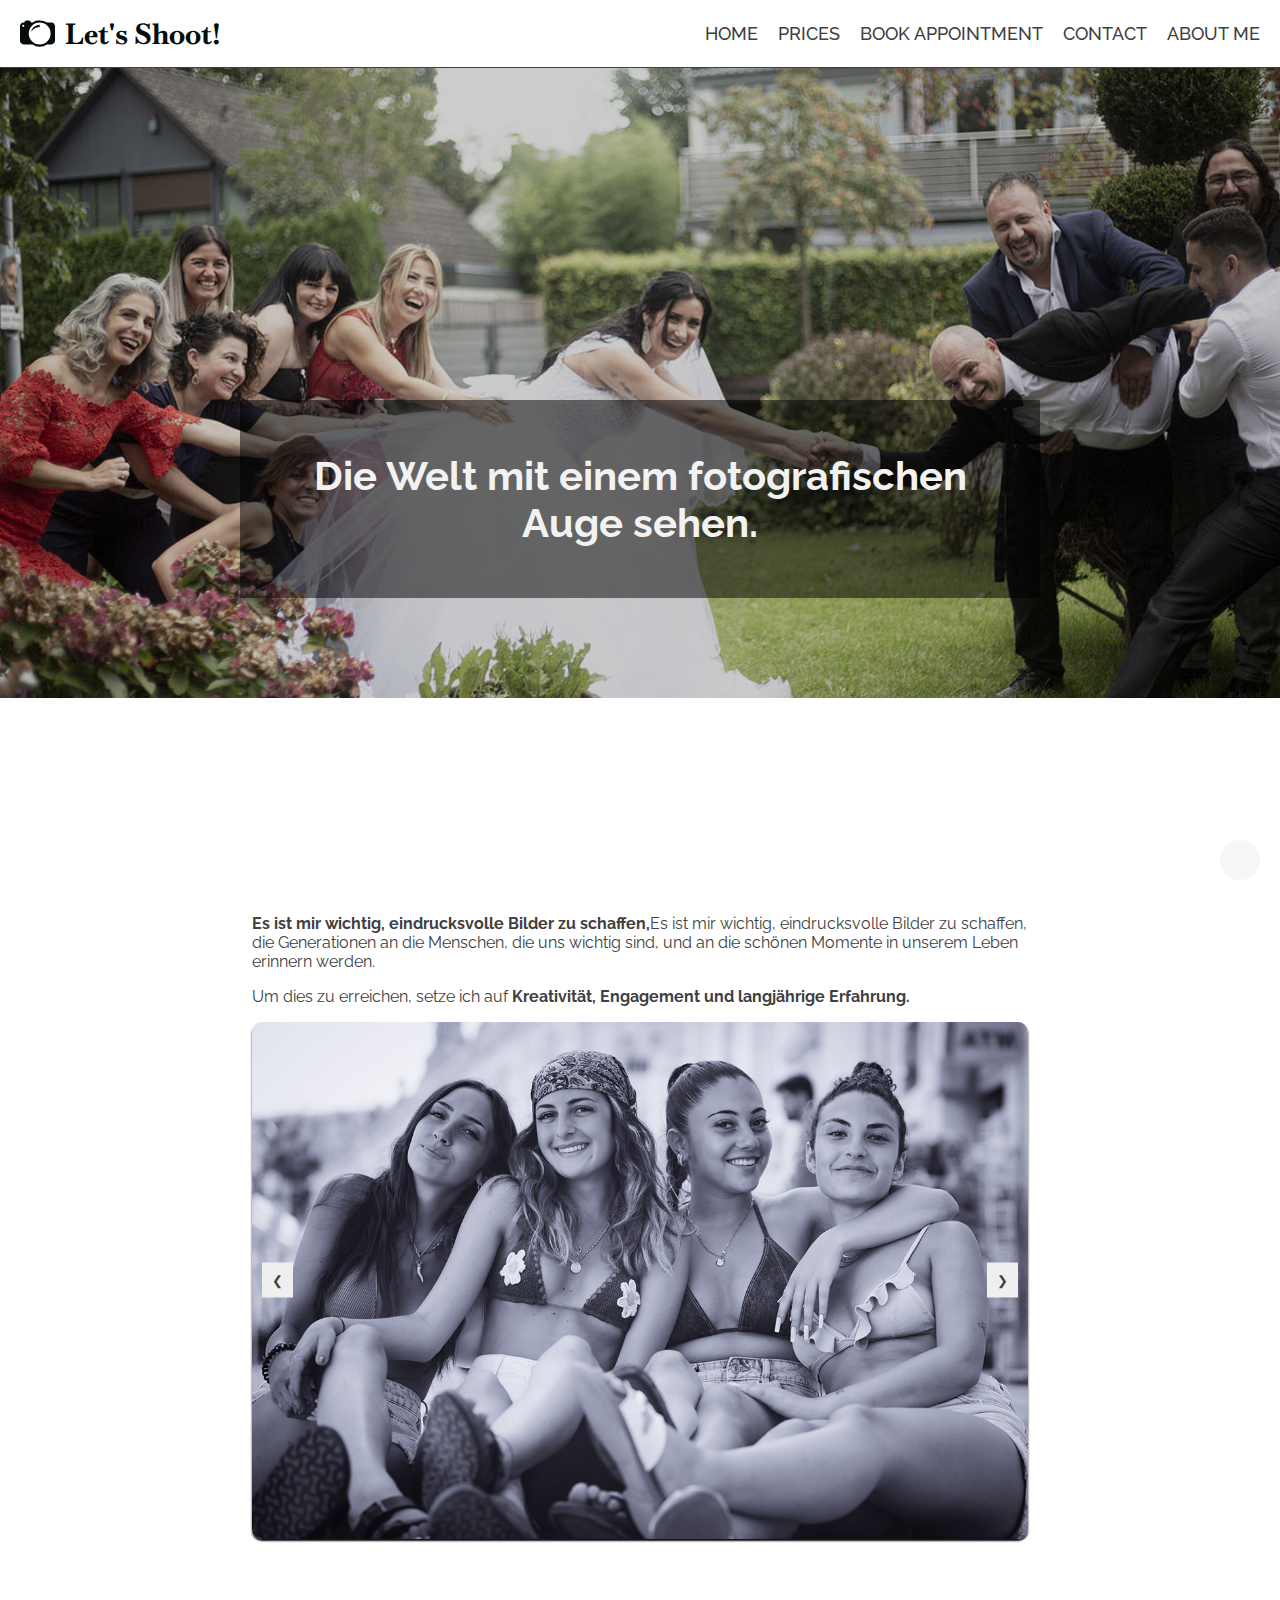
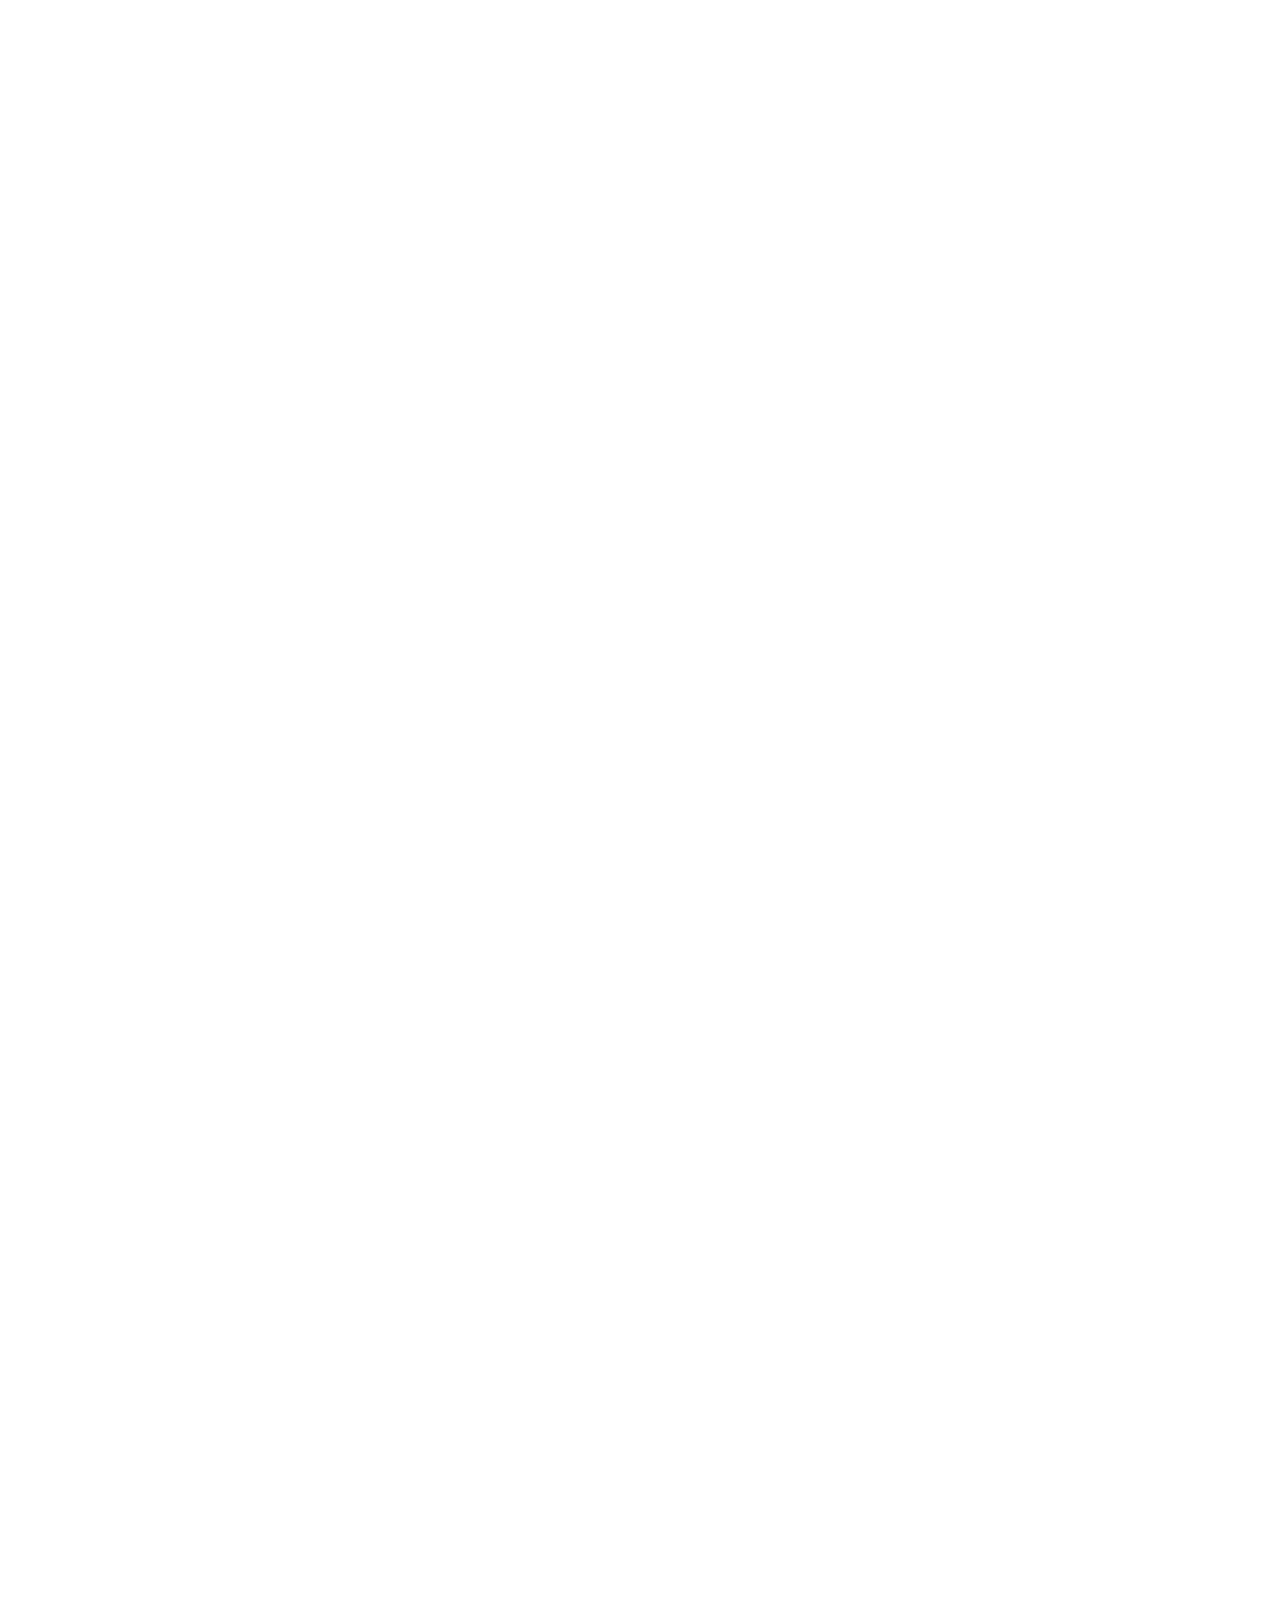
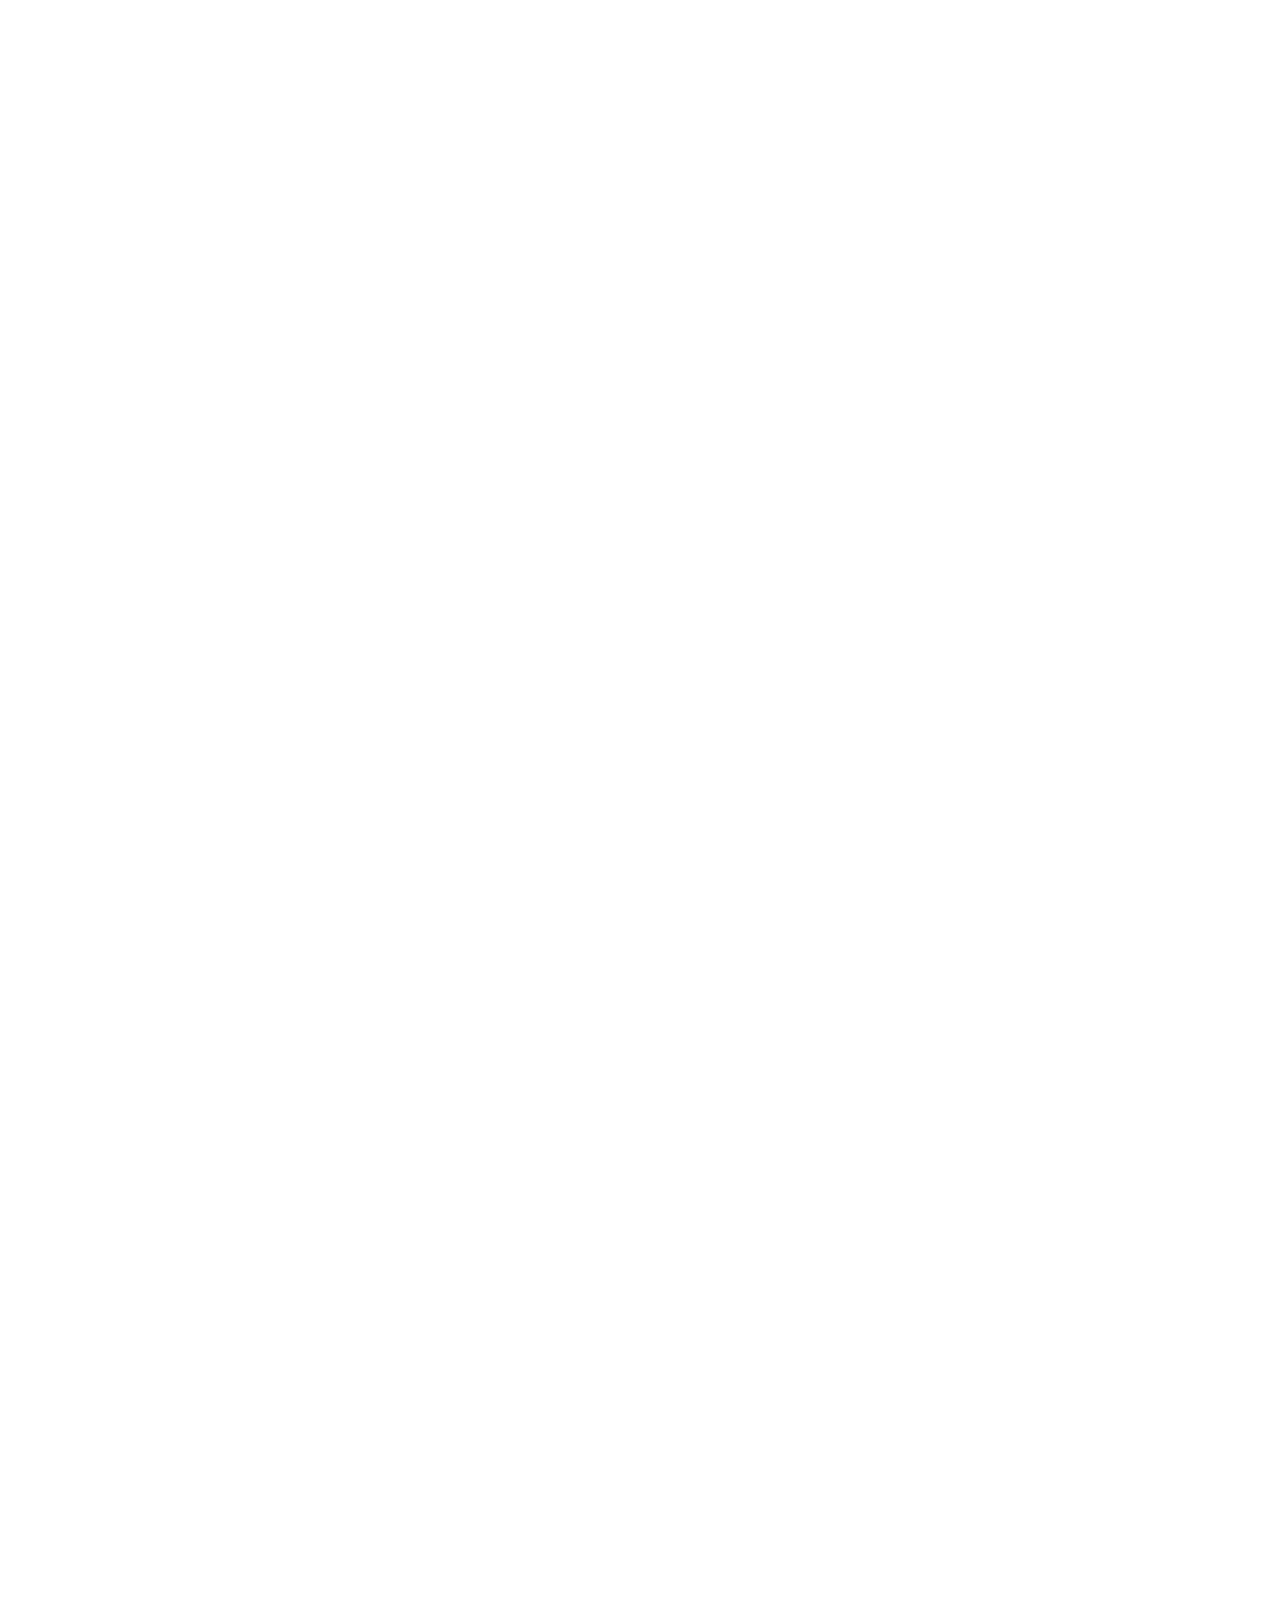
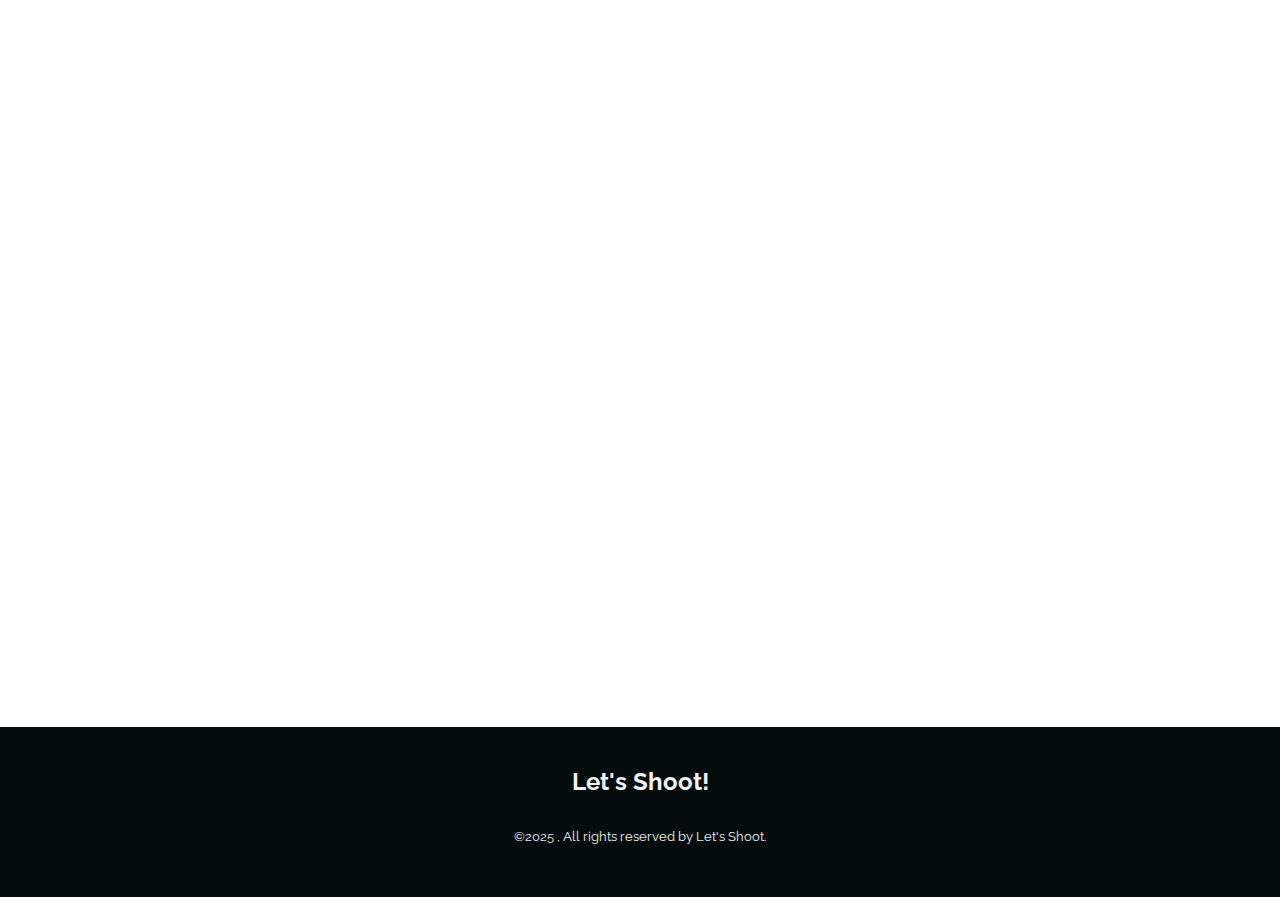
==== index.html @ cae7f32b "Add files via upload" ====
<!DOCTYPE html>
<html lang="de">

<head>
    <meta charset="UTF-8">
    <meta name="viewport" content="width=device-width, initial-scale=1.0">
    <link rel="preconnect" href="https://fonts.googleapis.com">
    <link rel="preconnect" href="https://fonts.gstatic.com" crossorigin>
    <link
        href="https://fonts.googleapis.com/css2?family=Baskervville:ital@0;1&family=Raleway:ital,wght@0,100..900;1,100..900&display=swap"
        rel="stylesheet">
    <title>Home</title>
    <link rel="stylesheet" href="../src/css/mystyle.css">
</head>

<body>
    <header class="header">
        <div class="header-overlay">
            <div class="header-content">
                <nav class="navbar header-navbar">
                    <div class="cameraicon">
                        <svg xmlns="http://www.w3.org/2000/svg" fill="currentColor" class="bi bi-camera2"
                            viewBox="0 0 16 16" aria-label="Camera Icon">
                            <path
                                d="M5 8c0-1.657 2.343-3 4-3V4a4 4 0 0 0-4 4zM12.318 3h2.015C15.253 3 16 3.746 16 4.667v6.666c0 .92-.746 1.667-1.667 1.667h-2.015A5.97 5.97 0 0 1 9 14a5.97 5.97 0 0 1-3.318-1H1.667C.747 13 0 12.254 0 11.333V4.667C0 3.747.746 3 1.667 3H2a1 1 0 0 1 1-1h1a1 1 0 0 1 1 1h.682A5.97 5.97 0 0 1 9 2c1.227 0 2.367.368 3.318 1zM2 4.5a.5.5 0 1 0-1 .001a.5.5 0 0 0 .999-.001zM14 8A5 5 0 1 0 4 8a5 5 0 0 0 10 0z" />
                        </svg>
                        <div class="navbar-brand">Let's Shoot!</div>
                    </div>
                    <input type="checkbox" id="nav-toggle" class="nav-toggle" aria-label="Toggle Navigation">
                    <label for="nav-toggle" class="hamburger-menu">&#9776;</label>
                    <div class="navbar-links">
                        <a href="index.html">Home</a>
                        <a href="prices/book.html">Prices</a>
                        <a href="public/book.html">Book Appointment</a>
                        <a href="public/contact.html">Contact</a>
                        <a href="public/aboutme.html">About Me</a>
                    </div>
                </nav>
                <section class="hero">
                    <div class="hero-content">
                        <h1>Die Welt mit einem fotografischen Auge sehen.</h1>
                    </div>
                </section>
            </div>
        </div>
    </header>

    <div class="main-container">
        </section>
        <section class="scroll-element info-card-layout">
            <div class="scroll-element">
                <h1>Die Welt mit einem fotografischen Auge sehen.</h1>
            </div>
            <p> <b>Es ist mir wichtig, eindrucksvolle Bilder zu schaffen,</b>Es ist mir wichtig, eindrucksvolle Bilder zu schaffen,
                die Generationen an die Menschen, die uns wichtig sind, und an die schönen Momente in unserem Leben erinnern
                werden. </p>
            <p>Um dies zu erreichen, setze ich auf <b>Kreativität, Engagement und langjährige Erfahrung.</b></p>
            <!-- carousel-------- -->
    <!-- carousel-------- -->
    <div class="carousel">

        <!-- Radio Buttons für Navigation -->
        <input type="radio" name="slider" id="slide1" checked>
        <input type="radio" name="slider" id="slide2">
        <input type="radio" name="slider" id="slide3">
        <input type="radio" name="slider" id="slide4">

        <!-- Bilder -->
        <div class="carousel-track">
            <img src="assets/00-11.jpg" alt="Bild 1">
            <img src="assets/00-42.jpg" alt="Bild 2">
            <img src="assets/00-39.jpg" alt="Bild 3">
            <img src="assets/00-34.jpg" alt="Bild 4">
        </div>

        <!-- Navigationspfeile -->
        <button class="carousel-button left" onclick="window.imageCarousel.prevSlide()">&#10094;</button>
        <button class="carousel-button right" onclick="window.imageCarousel.nextSlide()">&#10095;</button>

    </div>
</section>

        </section>
                <!-- Zeitlose Erinnerungen. -->
        <section class="scroll-element info-card-layout ">
            <div class="scroll-element">
                <h1>Zeitlose Erinnerungen.</h1>
            </div>
            <div class="scroll-element full-width-box">
                <p>Ich gehe jedes Projekt mit Begeisterung und Freude an der Zusammenarbeit an, da ich meine Arbeit mit großer
                    Liebe mache. Außerdem bin ich eine freundliche und kooperative Person, die Kreativität schätzt und Spaß
                    daran hat, schönes visuelles Material zu schaffen.</p>
            </div>
            <div class="three-card-box">
                <div class="column-left">
                    <img src="assets/00-17.jpg" alt="Photographer">
                    <img src="assets/00-10.jpg" alt="Photographer">
                </div>

                <div class="column-right">
                    <img src="assets/00-35.jpg" alt="Photographer">
                </div>
            </div>

        </section>
        <!-- Persönliche Perspektiven. -->
        <section class="scroll-element info-card-layout">
            <h1 class="scroll-element >Persönliche Perspektiven.</h1>
           
                <div class="three-card-box">
                    <img class="three-img-box" src="assets/00-23.jpg" alt="Photographer">
                    <img class="three-img-box" src="assets/00-42.jpg" alt="Photographer">
                    <img class="three-img-box" src="assets/00-25.jpg" alt="Photographer">
                </div>
            </div>
            </section>
                   <!--  wedding trailer-->
                   <section class="info-card-layout">
                    <div class="scroll-element full-width-box">
                        <div class="scroll-element full-width-box">
                            <img  class="home-img" src="assets/00-43.jpg" alt="">
                        </div>
                        <h2>Mein Video</h2>
                        <video controls>
                            <source src="assets/wedding-mov.mp4" type="video/mp4">
                            Ihr Browser unterstützt das Video-Tag nicht.
                          </video>
                    </div>
                </section>
               <!-- OUTDOOR SHOOTING-->
               <section class="info-card-layout">
                <div class="scroll-element full-width-box">
                    <div class="scroll-element full-width-box">
                        <img  class="home-img" src="assets/00-19.jpg" alt="">
                    </div>
                    <p><b>OUTDOOR SHOOTING</b></p>
                    <p>
                        Dinge wie Wetter, Wolken und Licht sollten das Erstellen eines perfekten Bildes nicht verhindern. Wenn ich eine Aufnahme beginne, überlege ich immer zuerst, wie ich das vorhandene Licht nutzen kann. Selbst wenn ich weiß, dass ich zusätzliches Licht aus einer anderen Quelle, wie zum Beispiel Blitzlicht, hinzufügen muss, entscheide ich zuerst über die Belichtung für das Umgebungslicht.
                         </p>
                
                </div>
            </section>
            <!-- PEOPLE-PHOTOGRAPHY -->
            <section class="info-card-layout">
                <div class="scroll-element full-width-box">
                    <img class="home-img" src="assets/00-15.jpg" alt="">
                </div>
                <div class="scroll-element full-width-box">
                    <p><b>PEOPLE-PHOTOGRAPHY</b></p>
                    <p>Das Besondere beim Fotografieren von Menschen ist die Zusammenarbeit zwischen dem Fotografen und dem Modell.
                        Jede Geste und jeder Gesichtsausdruck sind wichtig, angefangen bei der Fähigkeit des Fotografen, sein Modell zu entspannen, bis hin zum natürlichen Lächeln der Person, der idealen Körperhaltung und Handposition vor der Kamera. Jedes Detail trägt dazu bei, ein authentisches und einzigartiges Foto zu schaffen.</p>
                
                </div>
            </section>
 <!-- ___________text-carousel_________- -->
              
 <section class="scroll-element info-card-layout">
    <h1 class="scroll-element">Das sagen meine Kunden</h1>
    <div class="text-carousel">
        ...
        <!-- Radio Buttons für Navigation -->
        <input type="radio" name="text-slider" id="text-slider1" checked>
        <input type="radio" name="text-slider" id="text-slider2">
        <input type="radio" name="text-slider" id="text-slider3">
        <input type="radio" name="text-slider" id="text-slider4">

        <!-- Texte -->
        <div class="text-carousel-track">
            <div class="text-carousel-div">
                <h3>Linda Gutzeit:</h3>
                <p>Family Shooting mit Alaa <br> Wir wurden freundlich und herzlich begrüßt. <br>Unser Fotograf hatte es mit
                    unserer neun Monate alten Tochter gar nicht so leicht. Er hat sich echt ins Zeug gelegt, um die Kleine zu
                    fotografieren. </p>
            </div>
            <div class="text-carousel-div">
                <h3> </h3>
                <p>Die „Foto“-Zeit war schnell vorbei und wir haben verschiedene Hintergründe und Posen gemacht. Er war immer darauf
                    bedacht, dass unsere Tochter auch Spaß hat. Am Ende haben wir uns für ein großes Fotopaket entschieden, weil
                    wir uns zwischen den vielen Fotos nicht entscheiden konnten. Wir sind sehr zufrieden und happy über die tollen
                    Fotos. Tolle Arbeit!</p>
            </div>
            <div class="text-carousel-div">
                <h3>Raffa Ndeti:</h3>
                <p>Alaa Taliaa ist wirklich ein hervorragender Fotograf. Er schafft es, in lockerer Atmosphäre super schöne Fotos zu
                    kreieren – und das, obwohl ich der Fotografie so gar nichts abgewinnen konnte! Die Fotos sind echt super
                    geworden! Vielen Dank!</p>
            </div>

            <div class="text-carousel-div">
                <h3>Gila Fischer:</h3>
                <p>Liebevolle Betreuung, gute Ideen, lustige natürliche Fotos – so wie ich es wollte. Ach ja, der Fotograf war Herr
                    Alaa Taliaa.</p>
            </div>


        </div>

        <!-- Navigationspfeile -->
        <button class="text-carousel-button left" onclick="window.textCarousel.prevSlide()">&#10094;</button>
        <button class="text-carousel-button right" onclick="window.textCarousel.nextSlide()">&#10095;</button>

    </div>
</section>


      

    </div>

    <!------------ footer -->
    <footer>
        <div class="footer-content">
            <div class="footer-logo">Let's Shoot!</div>
            <nav class="footer-nav"></nav>
            <p class="footer-copyright">©2025 , All rights reserved by Let's Shoot.</p>
        </div>

        <!-- Back to top -->
        <div class="back-to-top"><a href="#">&#x21E7;</a></div>
    </footer>

   
    <script>
        // Funktion zur Überprüfung der Sichtbarkeit von Elementen
        const checkVisibility = () => {
            const triggerBottom = window.innerHeight * 0.9;
            document.querySelectorAll('.scroll-element').forEach(el => {
                const rect = el.getBoundingClientRect();
                el.classList.toggle('visible', rect.top < triggerBottom && rect.bottom >= 0);
            });
        };
    
        let isScrolling;
        window.addEventListener('scroll', () => {
            window.clearTimeout(isScrolling);
            isScrolling = setTimeout(checkVisibility, 50);
        });
        checkVisibility();
    
        // Allgemeine Karussell-Funktionalität
        function createCarousel(slideClass, inputPrefix) {
            let currentSlide = 1; // Start bei Slide 1
            const totalSlides = document.querySelectorAll(`.${slideClass}`).length;
    
            function showSlide(slide) {
                document.getElementById(`${inputPrefix}${slide}`).checked = true;
            }
    
            function nextSlide() {
                currentSlide = currentSlide === totalSlides ? 1 : currentSlide + 1; // Nächstes Bild oder zurück zum ersten
                showSlide(currentSlide);
            }
    
            function prevSlide() {
                currentSlide = currentSlide === 1 ? totalSlides : currentSlide - 1; // Vorheriges Bild oder zum letzten
                showSlide(currentSlide);
            }
    
            return { nextSlide, prevSlide };
        }
    
        // Initialisierung des Bildkarussells
        const imageCarousel = createCarousel('carousel img', 'slide');
    
        // Initialisierung des Textkarussells
        const textCarousel = createCarousel('text-carousel-div', 'text-slider');
    
        // Make the carousel objects accessible globally
        window.imageCarousel = imageCarousel;
        window.textCarousel = textCarousel;
    
    
    </script>
    
    <!-- External JS -->
    <script src="../src/js/script.js"></script>

</body>

</html>
---- src/css/mystyle.css ----
/* ==================== */
/* 1. FONTS */
/* ==================== */

@import url('https://fonts.googleapis.com/css2?family=Raleway:ital,wght@0,100..900;1,100..900&display=swap');
@import url('https://fonts.googleapis.com/css2?family=Roboto+Condensed:ital,wght@0,100..900;1,100..900&display=swap');
@import url('https://fonts.googleapis.com/css2?family=Baskervville:ital@0;1&display=swap');

/* ==================== */
/* 2. ROOT VARIABLES */
/* ==================== */

:root {
    --fs-main: #050C0D;
    --fs-second: #404040;
    --fs-third: #A6A6A6;
    --fs-fourth: #F2F2F2;
    --fs-success: #198754;
    --fs-danger: #dc3545;
}

/* ==================== */
/*  GLOBAL STYLES */
/* ==================== */

*,
*::before,
*::after {
    box-sizing: border-box;
}

html {
    margin: 0;
}

body {
    font-family: "Raleway", sans-serif;
    margin: 0;
    color: var(--fs-main);
}
img{
    max-width: 100%;
}
/* ==================== */
/* 4. NAVBAR STYLING */
/* ==================== */
.main-container{
    padding: 15px;
 }
 .navbar {
     display: flex;
     justify-content: space-between;
     align-items: center;
     padding: 15px 20px;
background-color: white;     color:var(--fs-main);
     border-bottom: 1px solid var(--fs-second);
 }
 
 /* Navbar Branding */
 .cameraicon {
     display: flex;
     flex-direction: row;
     align-items: center; /* Zentriert das Icon vertikal */
 }
 
 .navbar-brand {
    
     font-family: "Baskervville", serif;
     margin-left: 10px;
     font-size: 1.8rem;
     font-weight: bold;
 }
 
 /* SVG Camera Icon */
 .bi-camera2 {
     width: 35px;
     height: auto; /* Behält das Seitenverhältnis */
 }
 
 /* Navigation Links */
 .navbar-links {
     display: flex;
     gap: 20px;
 }

 .navbar-links a:focus {
    color: var(--fs-main);
    font-weight: bold;
}


 .navbar-links a {
color: var(--fs-second); 
   text-decoration: none;
     font-size: 1.1rem;
     font-weight: 500;
     text-transform: uppercase;
 }
 
 
 
 
 /* ==================== */
 /* 6. HAMBURGER MENU */
 /* ==================== */
 
 .hamburger-menu {
    color: var(--fs-second); 
     font-size: 2rem;
     cursor: pointer;
     display: none; /* Standardmäßig versteckt, außer auf kleineren Bildschirmen */
 }
 
 .nav-toggle {
     display: none;
 }
 

 /* ==================== */
/* 8. HERO SECTION STYLES */
/* ==================== */

.hero {
    background-image: url('../../assets/00-43.jpg');
    background-size: cover;
    background-position: center;
    color: var(--fs-fourth);
    text-align: center;
    padding: 100px 0;
    width: 100%;
    margin: 0;
    align-items: flex-end; /* Text ganz unten */
    background-color: rgba(0, 0, 0, 0.2);
    background-blend-mode: overlay;
    display: flex;
    justify-content: center;
    align-items: flex-end; /* Text ganz unten */
    height: 70vh; /* Höhe des Fensters */
    

    
}

.hero .hero-content {
    max-width: 800px;
    margin: 0 auto;
    margin-top: 100px;
    padding: 25px;
    background-color: rgba(0, 0, 0, 0.5);
    justify-content: flex-end;
}

.hero h1 {
    /* font-family: Baskervville; */
    font-size: 2.5rem;

}

.main-container {
    padding: 15px;
}

/* ==================== */
/* animation*/
/* ==================== */

.scroll-element {
    opacity: 0;
    transform: translateY(50px);
    transition: 800ms ease-out; /* Einheitliche Transition */
    margin: 2rem 0; /* Bessere Abstände */
}
.scroll-element h1{
    font-size: 3.2rem;

}
.scroll-element.visible {
    opacity: 1;
    transform: translateY(0);
}
/* ==================== */
/*  CONTACT FORM STYLES */
/* ==================== */



.contact-form-section {
    margin: 50px auto 0;
    padding: 50px 20px;
    text-align: center;
    max-width: 800px;
    box-shadow: 0 2px 2px var(--fs-main);
}

.contact-form-section h2 {
    color: var(--fs-second);
    font-size: 1.5rem;
    margin-bottom: 30px;
}

.contact-form {
    display: flex;
    flex-direction: column;
    gap: 20px;
}

.form-row {
    display: flex;
    gap: 20px;
    justify-content: space-between;
}

.form-group {
    flex: 1;
    text-align: start;
}

.form-group label {
    display: block;
    margin-bottom: 5px;
    color: var(--fs-second);
    font-weight: bold;
}

.form-group input[type="text"],
.form-group input[type="email"],
.form-group input[type="tel"],
.form-group textarea,
.form-group select {
    
    width: 100%; /* Volle Breite */
    padding: 10px; /* Innenabstand */
    border: 0.5px solid var(--fs-third); /* Dünner Rahmen */
    border-radius: 5px; /* Abgerundete Ecken */
    font-size: 1em; /* Einheitliche Schriftgröße */
    box-sizing: border-box; /* Padding und Border in der Breite enthalten */
    outline: none; /* Entfernt den Fokus-Rahmen des Browsers */
}

input:focus, textarea:focus {
    border: 1px solid var(--fs-main); /* Fokus-Effekt */
    box-shadow: 0 0 6px rgba(0, 0, 0, 0.2);
}

.form-group textarea {
    resize: vertical; /* Ermöglicht nur vertikales Resizing */
}

/* BUTTON STYLES */
.contact-form button {
    background-color: white; /* Hintergrundfarbe */
    color: var(--fs-main); /* Textfarbe */
    padding: 10px 20px; /* Innenabstand */
    border: 0.5px solid var(--fs-second);
    border-radius: 5px; /* Abgerundete Ecken */
    font-size: 1em; /* Schriftgröße */
    cursor: pointer; /* Zeiger-Cursor */
    width: 100%; /* Volle Breite */
    transition: background-color 0.3s ease, transform 0.3s ease, padding-right 0.3s ease; /* Übergänge */
}

.contact-form button:hover {
    font-size: 1.2em; /* Schriftgröße beim Hover vergrößern */
    padding-right: 25px; /* Rechter Innenabstand beim Hover */
}

.contact-form button span {
    cursor: pointer; /* Zeiger-Cursor für das `span`-Element */
    display: inline-block; /* Inline-Block für Animationen */
    position: relative; /* Für das `after`-Pseudoelement */
    transition: padding-right 0.5s ease; /* Übergang für den Abstand */
}

.contact-form button span:after {
    content: '\00bb'; /* » Symbol (Unicode) */
    position: absolute; /* Absolut positioniert relativ zu `span` */
    opacity: 0; /* Unsichtbar standardmäßig */
    top: 0; 
    right: -20px; 
    transition: opacity 0.5s ease, right 0.5s ease; /* Übergänge für Sichtbarkeit und Position */
}

.contact-form button:hover span {
    padding-right: 25px; /* Abstand beim Hover erhöhen */
}

.contact-form button:hover span:after {
    opacity: 1; /* Sichtbar machen beim Hover */
    right: 0; /* Position des Symbols anpassen */
}

.contact-form button:active {
    transform: translateY(2px); /* Button leicht nach unten verschieben beim Klicken */
}

/* TERMS TEXT STYLE */
.form-terms {
    margin-top: 10px;
    font-size: 0.8em;
    color: var(--fs-second);
}


/* ==================== */
/*  info-card-layout */
/* ==================== */

.info-card-layout {
    color: var(--fs-second);
    width: 100%;
    max-width: 800px; /* Begrenzung der maximalen Breite */
    margin: 0 auto; /* Zentriert den gesamten Abschnitt */
    padding: 12px; /* Abstand innerhalb des Abschnitts */
}

.info-card-layout h2 {

    margin-bottom: 30px;
    font-size: 1.3 rem;
color: var(--fs-main);
 
}

.card-box {
    display: flex;
    align-items:flex-start;
    gap: 30px;

}

.home-img{
    width: 100%;
}
.column-left img {
    max-width: 70%; /* Bild passt sich an die Spaltenbreite an */
    height: auto; /* Beibehaltung des Seitenverhältnisses */
}

.column-right {
    flex: 1.5; /* Nimmt den verbleibenden Platz ein */
}


.full-width-box {
    width: 100%; /* Nimmt die gesamte Breite des Containers ein */
    margin-top: 40px; /* Abstand nach oben (vom vorherigen Inhalt) */
    text-align: start; /* Zentriert den Text im Box-Bereich */
}
.three-card-box{
    display: flex;
    flex-direction: row;
}
.three-img-box {
    width: 100%;
    max-width: 250px;

    padding: 12px;
    border-radius: 10px;
    
}
video {
    width: 100%; /* Video passt sich der Div-Breite an */
    height: auto; /* Höhe wird automatisch angepasst */
  }
.column {
    flex: 1; /* Beide Spalten sind gleich breit */
    padding: 10px; /* Innenabstand */
}

.column-empty {
    background-color: transparent; /* Sicherstellen, dass die Spalte sichtbar bleibt */
}

.column-text {
    flex: 3; 
    padding: 10px; /* Optionaler Abstand für den Text */
}

.column-left img {
    width: 100%;
    max-width: 250px;
    border-radius: 10px;
}

.right-img{
    width: 100%;
    max-width: 250px;
    border-radius: 10px;
}
.column-right {
    text-align: start;
}

.column-right h3 {
    margin-bottom: 10px;
    font-size: 1.5em;
    font-family: "Baskervville", serif;
}

.column-right p {
    margin-bottom: 8px;
}

.column-right a {
    color: var(--fs-second);
    text-decoration: none;
    font-weight: bold;
    transition: color 0.3s ease;
}

.column-right a:hover {
    color: var(--fs-main);
}



/* ==================== */
/*  FOOTER STYLES */
/* ==================== */

footer {
    margin-top: 50px;
    padding: 40px 20px;
    background-color: var(--fs-main);
    color: var(--fs-fourth);
    text-align: center;
}

.footer-content {
    display: flex;
    flex-direction: column;
    align-items: center;
    margin: 0 auto;
    max-width: 1200px;
}

.footer-logo {
    margin-bottom: 20px;
    font-size: 1.5em;
    font-weight: bold;
}

.footer-nav ul {
    display: flex;
    justify-content: center;
    margin: 0;
    margin-bottom: 20px;
    padding: 0;
    list-style: none;
}

.footer-nav li {
    margin: 0 15px;
}

.footer-nav a {
    color: var(--fs-fourth);
    text-decoration: none;
}

.footer-copyright {
    font-size: 0.8em;
    color: var(--fs-fourth);
}

.back-to-top {
    position: fixed;
    bottom: 20px;
    right: 20px;
    display: flex;
    align-items: center;
    justify-content: center;
    width: 40px;
    height: 40px;
    background-color: var(--fs-fourth);
    border-radius: 50%;
    opacity: 0.7;
    transition: opacity 0.3s ease;
}

.back-to-top:hover {
    opacity: 1;
}

.back-to-top a {
    font-size: 1.5em;
    color: var(--fs-fourth);
    text-decoration: none;
}
/* ==================== */
/* 13. KALENDER STYLES */
/* ==================== */

.calendar {
    padding: 20px;
    width: 100%;
    max-width: 600px;
    margin: 20px auto;
    border-radius: 5px;
    box-shadow: 0 2px 2px var(--fs-second);
}

.calendar-header {
    color: var(--fs-second);
    font-size: large;
    display: flex;
    justify-content: space-between;
    align-items: center;
    padding: 10px 20px;
    border-bottom: 1px solid var(--fs-fourth);
}

.calendar-header button {
    background: none;
    border: none;
    font-size: 1.2em;
    cursor: pointer;
    color: var(--fs-second);
}

#calendar-body{
    flex: 1;
}
#column-right-hinweiss {
    flex: 1; /* Nimmt den verbleibenden Platz ein */
}
.calendar-header button:hover {
    color: var(--fs-main);
    font-size: 1.5em;
}

#month-year {
font-family: "Baskervville", serif; 
    font-size: 1.2em;
    font-weight: bold;
color: var(--fs-main);}

.calendar-body {
    padding: 10px;
    font-size: 1.1rem;
    font-weight: 400;
}

.calendar-weekdays,
.calendar-dates {
    display: grid;
    grid-template-columns: repeat(7, 1fr);
    gap: 12px;
}

.calendar-weekdays div {
    text-align: center;
    font-size: 1.1rem;
    color: var(--fs-main);
    font-weight: bold;
    padding: 5px 0;
}

.calendar-dates div {
    text-align: center;
    padding: 6px 0;
    border-radius: 3px;
    cursor: pointer;
    color: var(--fs-second);
}

.calendar-dates div:hover {
    background-color: var(--fs-third);
}

/* ==================== */
/* 14. KALENDER DATUM STATUS */
/* ==================== */



.last-date {
    color: var(--fs-third) !important;
    font-weight: 300;
    text-decoration: line-through;
}

.holiday-date {
    font-family: "Raleway", serif;
    font-weight: bold;
    cursor: not-allowed;
}

.available-date {
    color: var(--fs-main) !important;
}

.unavailable-date {
    color: var(--fs-third) !important;
    cursor: not-allowed;
    pointer-events: none;
}

.fully-booked {
    color: var(--fs-fourth) !important;
    font-weight: bold;
    cursor: not-allowed;
    pointer-events: none;
    border-radius: 5px;
}

.current-date {
    color: var(--fs-main);
    font-family: "Raleway", sans-serif;
    font-size: 1.1rem;
    border: 1px solid var(--fs-third);
    font-weight: bold;
}

/* ==================== */
/* 15. HERVORHEBUNG DES AUSGEWÄHLTEN DATUMS */
/* ==================== */

.selected {
    background-color: var(--fs-second) !important;
    color: white !important;
    font-size: 1.2em;
    font-family: "Raleway", serif;
    font-weight: bold;
    border-radius: 50%;
    padding: 5px;
}
.selected:active{
    transform: translateY(2px);
}

.selected-available-date {
    background-color: var(--fs-third) !important;
    color: white !important;
    font-weight: bold;
    border-radius: 5px;
    transition: background-color 0.3s ease;
}

/* ==================== */
/* 16. TERMIN BUCHUNG STYLES */
/* ==================== */

.alert-fullyBooked {
    padding: 10px;
    margin-top: 15px;
    color: var(--fs-danger);
    text-align: center;
    font-weight: bold;
}

.termin-slot {
    padding: 10px;
    background: var(--fs-fourth);
    border-radius: 5px;
    text-align: center;
    margin: 5px 0;
    font-weight: bold;
    cursor: pointer;
    transition: 0.3s;
}

.termin-slot:hover {
    background: var(--fs-second);
    color: white;
}

.termin-slot.selected {
    background: var(--fs-success);
    color: white;
    transform: translateY(2px);
}


.termin-slot.booked {
    background: var(--fs-third);
    color: white;
    cursor: not-allowed;
}

/* ==================== */
/* 17. FREIE TERMINE STYLES */
/* ==================== */

.freienTermine {
    padding: 15px;
    border: 1px solid var(--fs-fourth);
    border-radius: 5px;
    text-align: center;
    color: var(--fs-second);
    font-size: 0.9em;
}
/* ==================== */
/*  confirmation-container*/
/* ==================== */

.confirmation-container{
  
    padding: 40px 00px;
    max-width: 400px;
}

.confirmation-container button {
    background-color: white; /* Hintergrundfarbe */
    color: var(--fs-main); /* Textfarbe */
    padding: 10px 20px; /* Innenabstand */
    margin-top: 20px;
    margin-right: 20px;
    border: 0.5px solid var(--fs-second);
    border-radius: 5px; /* Abgerundete Ecken */
    font-size: 1em; /* Schriftgröße */
    cursor: pointer; /* Zeiger-Cursor */
    width: 40%; /* Volle Breite */
    transition: background-color 0.3s ease, transform 0.3s ease, padding-right 0.3s ease; /* Übergänge */
}


.confirmation-container button:hover {
    font-size: 1.2em; /* Schriftgröße beim Hover vergrößern */
    padding-right: 25px; /* Rechter Innenabstand beim Hover */
}

.confirmation-container button span {
    cursor: pointer; /* Zeiger-Cursor für das `span`-Element */
    display: inline-block; /* Inline-Block für Animationen */
    position: relative; /* Für das `after`-Pseudoelement */
    transition: padding-right 0.5s ease; /* Übergang für den Abstand */
}

.confirmation-container button span:after {
    content: '\00bb'; /* » Symbol (Unicode) */
    position: absolute; /* Absolut positioniert relativ zu `span` */
    opacity: 0; /* Unsichtbar standardmäßig */
    top: 0; 
    right: -20px; 
    transition: opacity 0.5s ease, right 0.5s ease; /* Übergänge für Sichtbarkeit und Position */
}

.confirmation-container button:hover span {
    padding-right: 25px; /* Abstand beim Hover erhöhen */
}

.confirmation-container button:hover span:after {
    opacity: 1; /* Sichtbar machen beim Hover */
    right: 0; /* Position des Symbols anpassen */
}

.confirmation-container button:active {
    transform: translateY(2px); /* Button leicht nach unten verschieben beim Klicken */
}

/* ==================== */
/*  carousel_1*/
/* ==================== */

.carousel {
    position: relative;
    width: 100%;
    max-width: 800px;
    overflow: hidden;
    border-radius: 10px;
    box-shadow: 0 2px 2px var(--fs-main); 
 }


  .carousel-track{
    display: flex;
    transition: transform 0.5s ease-in-out;
  }
 


  .carousel img {
    width: 100%;
    flex-shrink: 0;
  }

 

  /* Pfeile */
  .carousel-button {
    position: absolute;
    top: 50%;
    transform: translateY(-50%);
    color: var(--fs-second);
    border: none;
    padding: 10px;
    cursor: pointer;
    z-index: 10;
  }

  .carousel-button.left {
    left: 10px;
  }

  .carousel-button.right {
    right: 10px;
  }

  .carousel-button:hover {
    font-size: 1.3rem;
  }

  /* Radio Buttons für Navigation */
  input[type="radio"] {
    display: none;
  }

  /* Positionierung der Bilder basierend auf Radio Buttons */
  #slide1:checked ~ .carousel-track {
    transform: translateX(0);
  }
  
  #slide2:checked ~ .carousel-track {
    transform: translateX(-100%);
  }
  
  #slide3:checked ~ .carousel-track {
    transform: translateX(-200%);
  }
  
  #slide4:checked ~ .carousel-track {
    transform: translateX(-300%);
  }
  
  /* ==================== */
/*  text-carousel */
/* ==================== */

  /* Hauptcontainer für das Carousel */
  .text-carousel {
      position: relative;
      width: 100%;
      max-width: 800px;
      overflow: hidden;
      border-radius: 10px;
      box-shadow: 0 2px 2px var(--fs-main);
      padding: 0 60px; /* Platz für die Pfeile */
  }

  /* Track für die Slides */
  .text-carousel-track {
      display: flex;
      transition: transform 0.5s ease-in-out;
      width: 100%; /* Stellt sicher, dass der Track die gesamte Breite einnimmt */

  }

  /* Einzelne Slides */
  .text-carousel-div {
      width: 100%;
      flex-shrink: 0;
      padding: 30px 60px; /* Abstand um den Text */
      box-sizing: border-box; /* Padding bleibt innerhalb der Breite */
      overflow-y: auto; /* Ermöglicht Scrollen bei langen Texten */
  }

  /* Pfeile */
  .text-carousel-button {
      position: absolute;
      top: 50%;
      transform: translateY(-50%);
      color: var(--fs-second);
      border: none;
      padding: 10px;
      cursor: pointer;
      z-index: 10;
      width: 40px; /* Breite der Pfeile */
      height: 40px; /* Höhe der Pfeile */
      display: flex;
      justify-content: center;
      align-items: center;
  }

  .text-carousel-button.left {
      left: -20px; /* Positionierung links außerhalb des Carousels */
      margin-left: 20px;
  }

  .text-carousel-button.right {
      right: -20px; /* Positionierung rechts außerhalb des Carousels */
      margin-right: 20px;
  }

  .text-carousel-button:hover {
font-size: large;  }

  /* Radio Buttons für Navigation */
  input[type="radio"] {
       display: none; 
  }

  /* Positionierung der Bilder basierend auf Radio Buttons */
  #text-slider1:checked ~ .text-carousel-track {
      transform: translateX(0);
  }

  #text-slider2:checked ~ .text-carousel-track {
      transform: translateX(-100%);
  }

  #text-slider3:checked ~ .text-carousel-track {
      transform: translateX(-200%);
  }

  #text-slider4:checked ~ .text-carousel-track {
      transform: translateX(-300%);
  }

  /* Responsives Design für kleinere Bildschirme */
 

/* ==================== */
/*  RESPONSIVE DESIGN */
/* ==================== */

@media screen and (max-width: 768px) {

     /* Navbar für mobile Geräte */
     .navbar {
        flex-direction: column; /* Stapelt die Elemente untereinander */
        align-items: flex-start; /* Richtet die Elemente am Anfang aus */
    }

    .cameraicon {
        margin-bottom: 10px; /* Fügt etwas Abstand hinzu */
    }

    .navbar-links {
        display: none; /* Versteckt die Links standardmäßig */
        flex-direction: column; /* Stapelt die Links untereinander */
margin-top: 35px;
margin-bottom: 15px;
      
    }
    .navbar-brand {
 
        font-size: 2.2rem;
        font-weight: bold;
    }

    
    .navbar-links.active {
        display: flex; /* Zeigt die Links, wenn die Klasse 'active' hinzugefügt wird */
    }
    .navbar-links a  {
        flex-basis: 25px;
      
      margin-left: 50px;
        font-size: 1rem; 
    }

    .nav-toggle {
        display: none; /* Checkbox verstecken */
    }
    .hamburger-menu {
        display: block; /* Zeigt das Hamburger-Menü */
        position: absolute; /* Positioniert es oben rechts */
        top: 10px;
        right: 10px;
    }
        /* Wenn der Hamburger-Button aktiviert ist, zeige die Navigation */
        .nav-toggle:checked + .hamburger-menu + .navbar-links {
            display: flex; /* Navigation sichtbar machen */
        }

        .hero h1 {
            font-size: 2rem;
        }
    
     
   
    /* ======== contact-form ============ */
    .form-row {
        flex-direction: column;
    }
    .contact-form-section {
        text-align: start;
    }
    .three-card-box{
        
        flex-direction: column;
    }
    /* ======== text-carousel ============ */
    .text-carousel {
        padding: 0 30px; /* Weniger Platz für die Pfeile auf kleinen Bildschirmen */
        max-width: 100%; /* Passt sich der Bildschirmbreite an */
        height: auto; /* Dynamische Höhe für kleine Geräte */
    }

    .text-carousel-div {
        font-size: 0.9rem; /* Kleinere Schriftgröße für mobile Geräte */
        padding: 15px; /* Weniger Padding auf kleinen Bildschirmen */
        overflow-y: auto; /* Scrollen bei langen Texten bleibt aktiviert */
    }

    .text-carousel-button {
        width: 30px; /* Kleinere Pfeile auf mobilen Geräten */
        height: 30px;
        padding: 5px;
        font-size: 0.8rem; /* Kleinere Schriftgröße für Pfeile */
    }
    .card-box {
        flex-direction: column;
    }
}
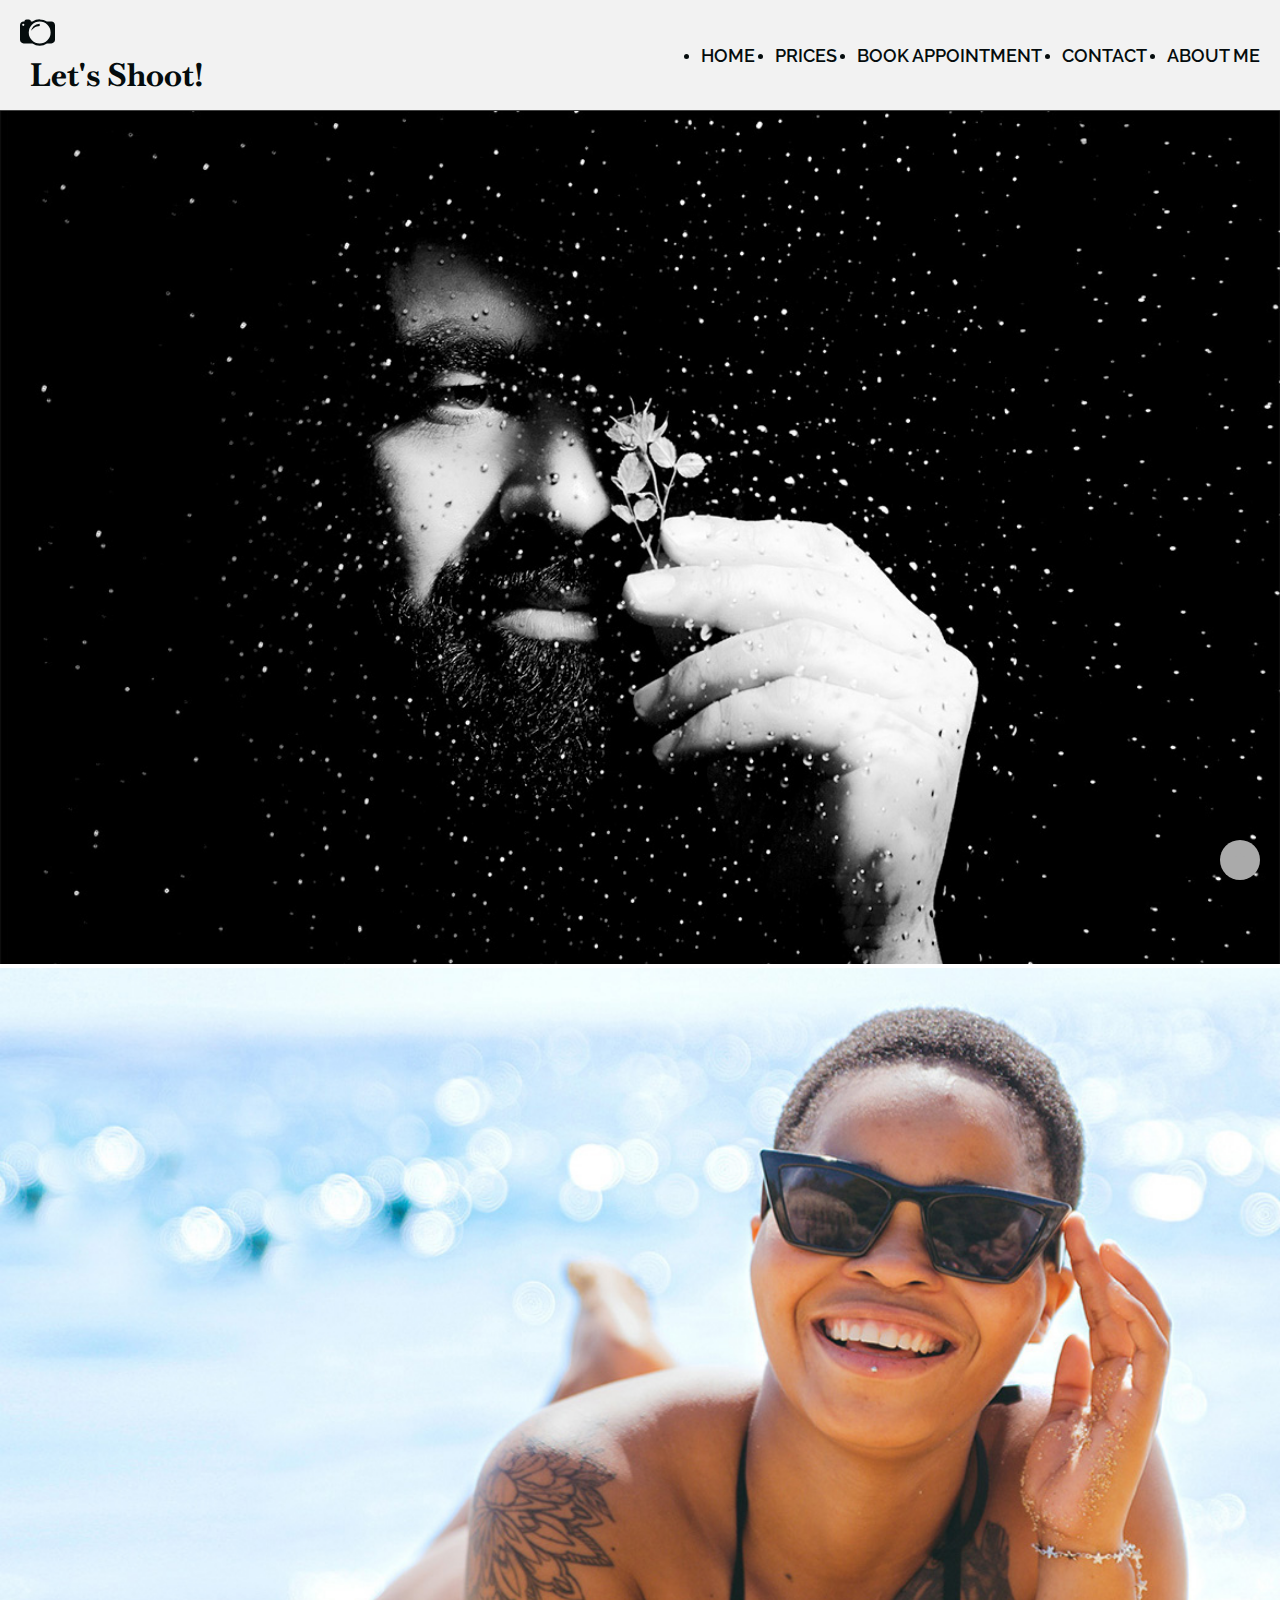
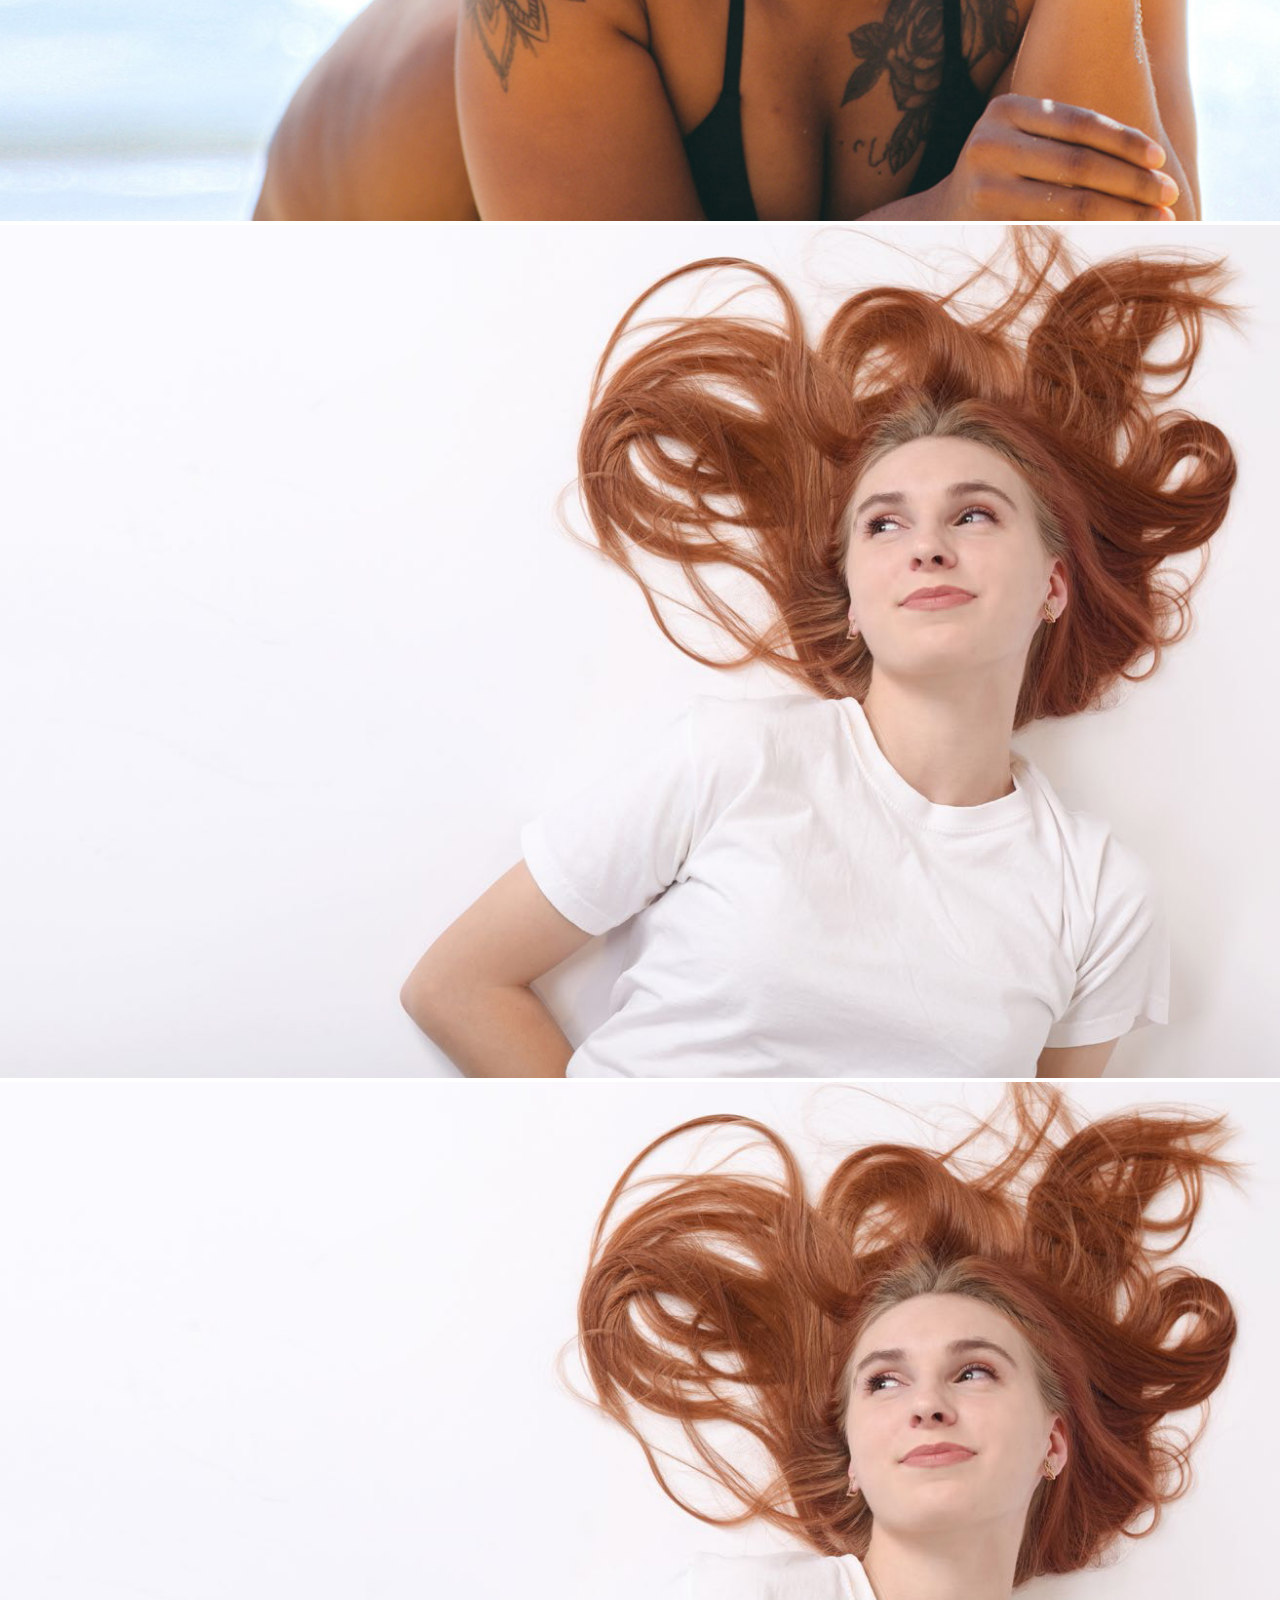
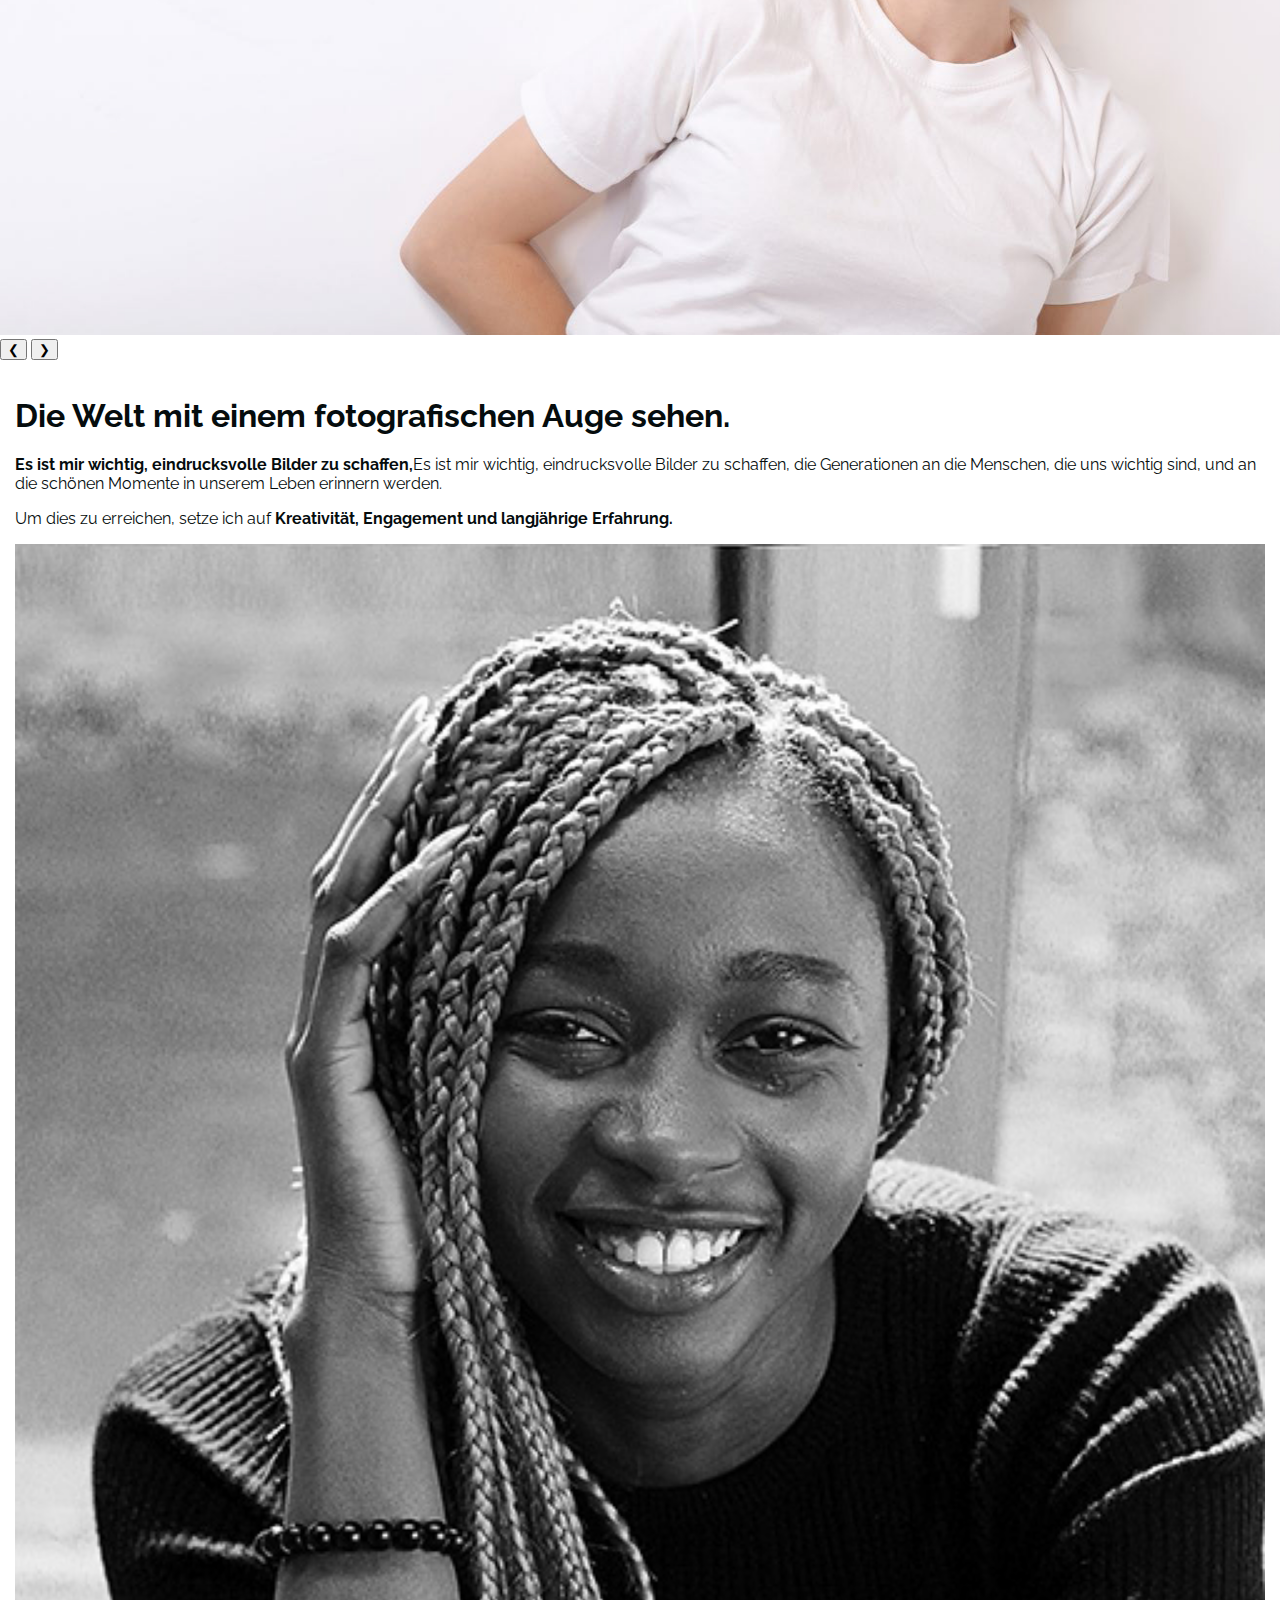
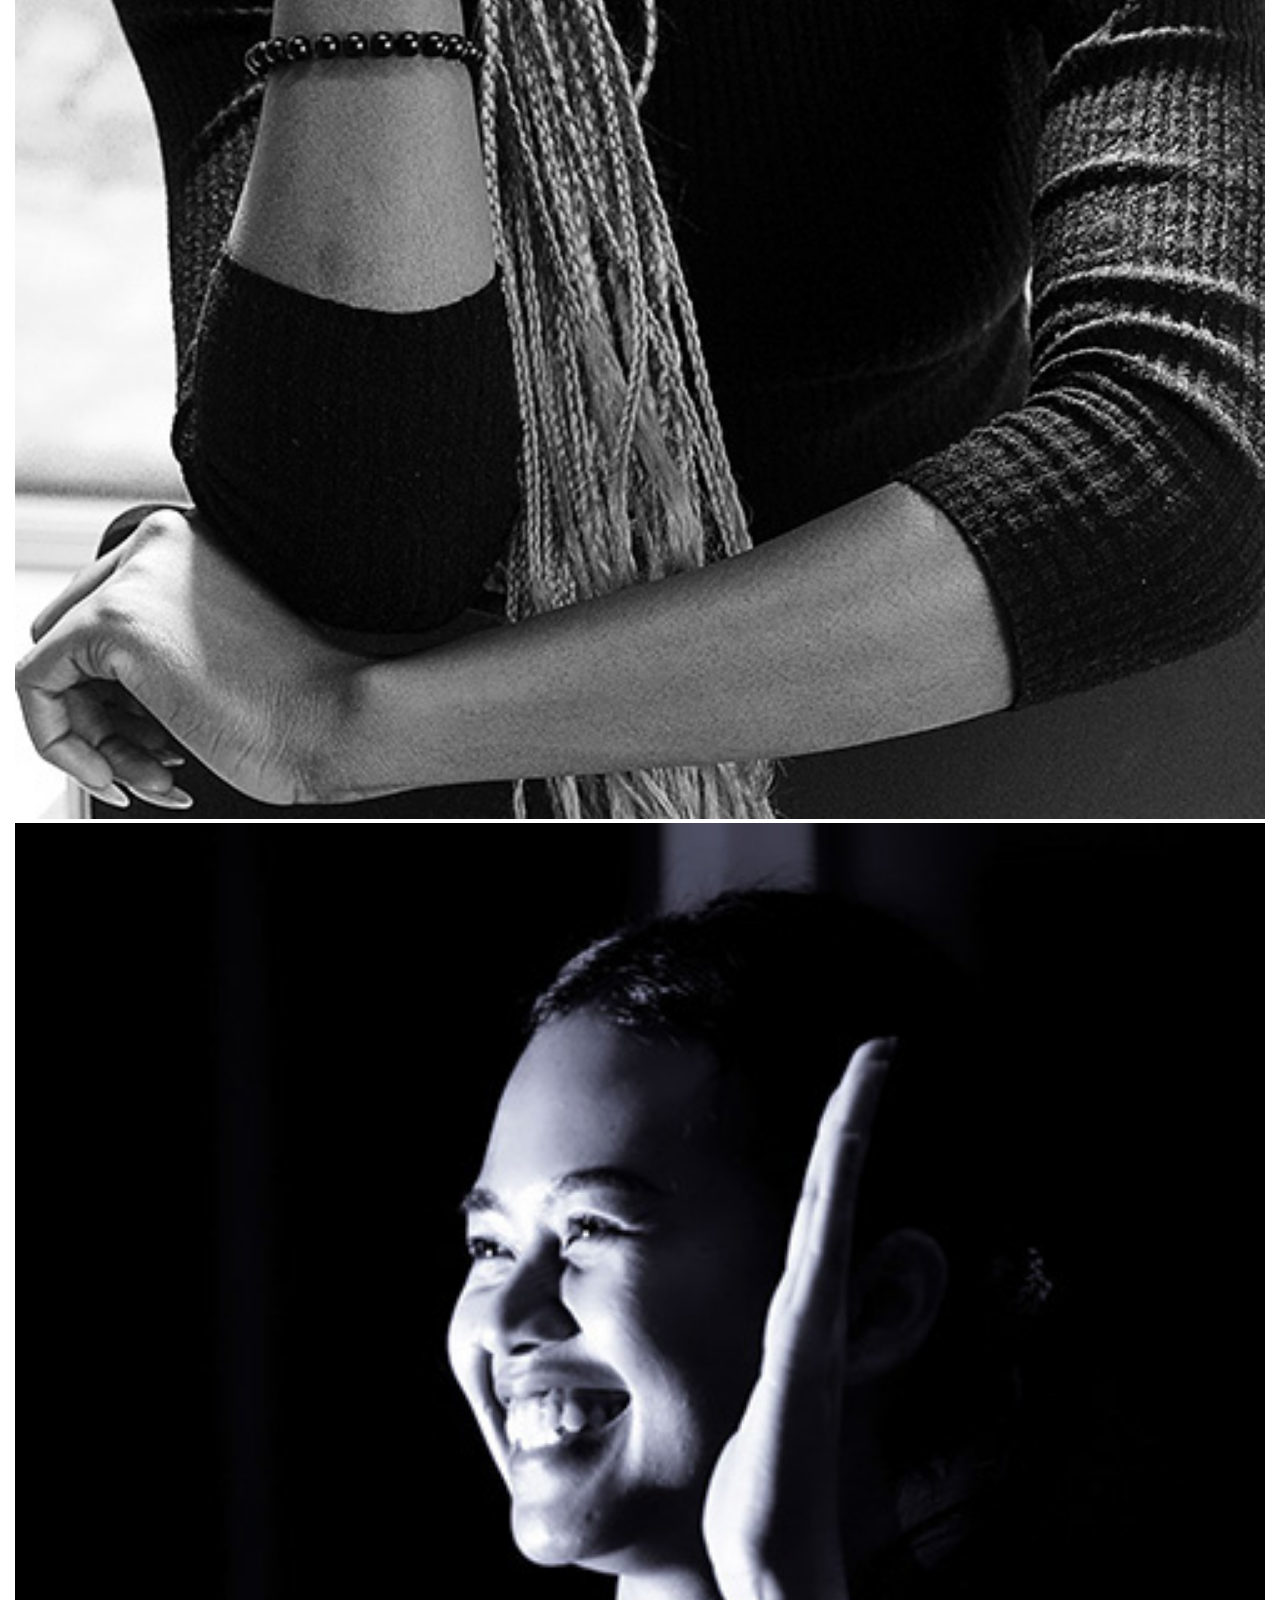
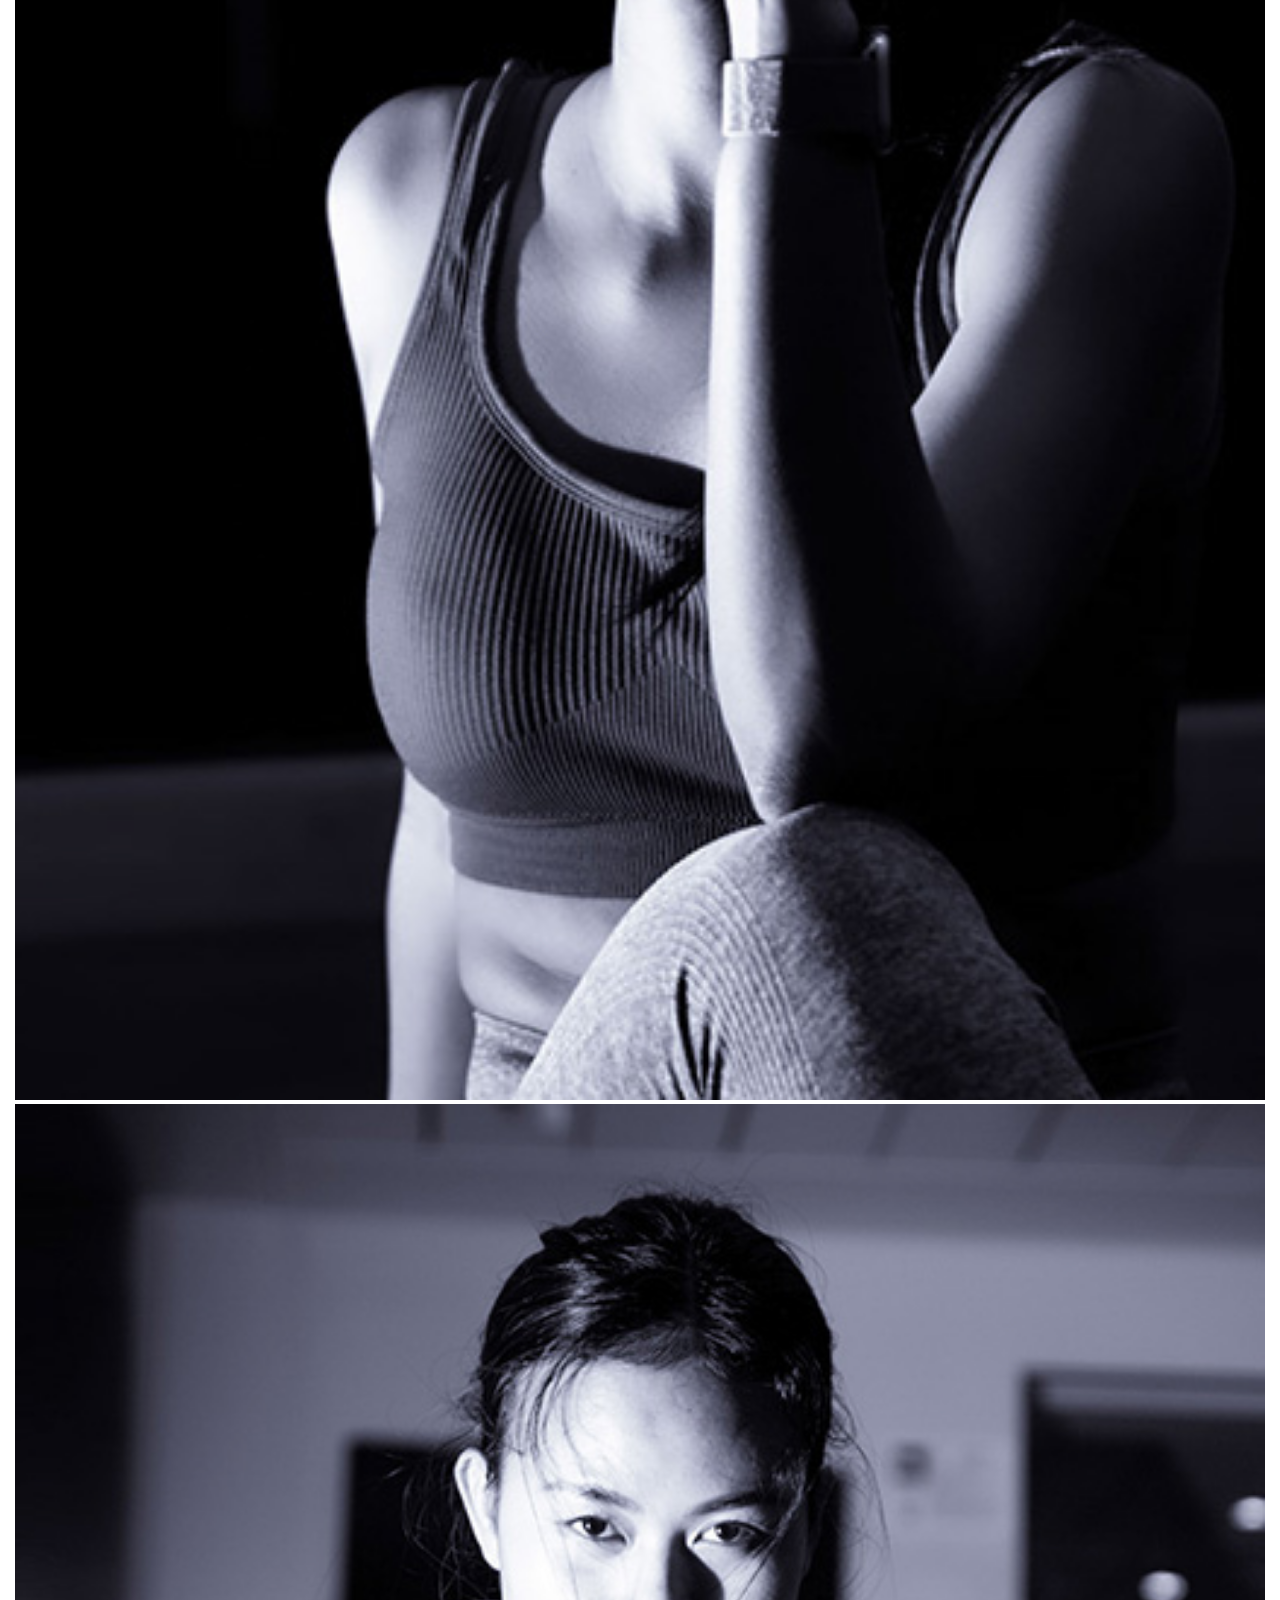
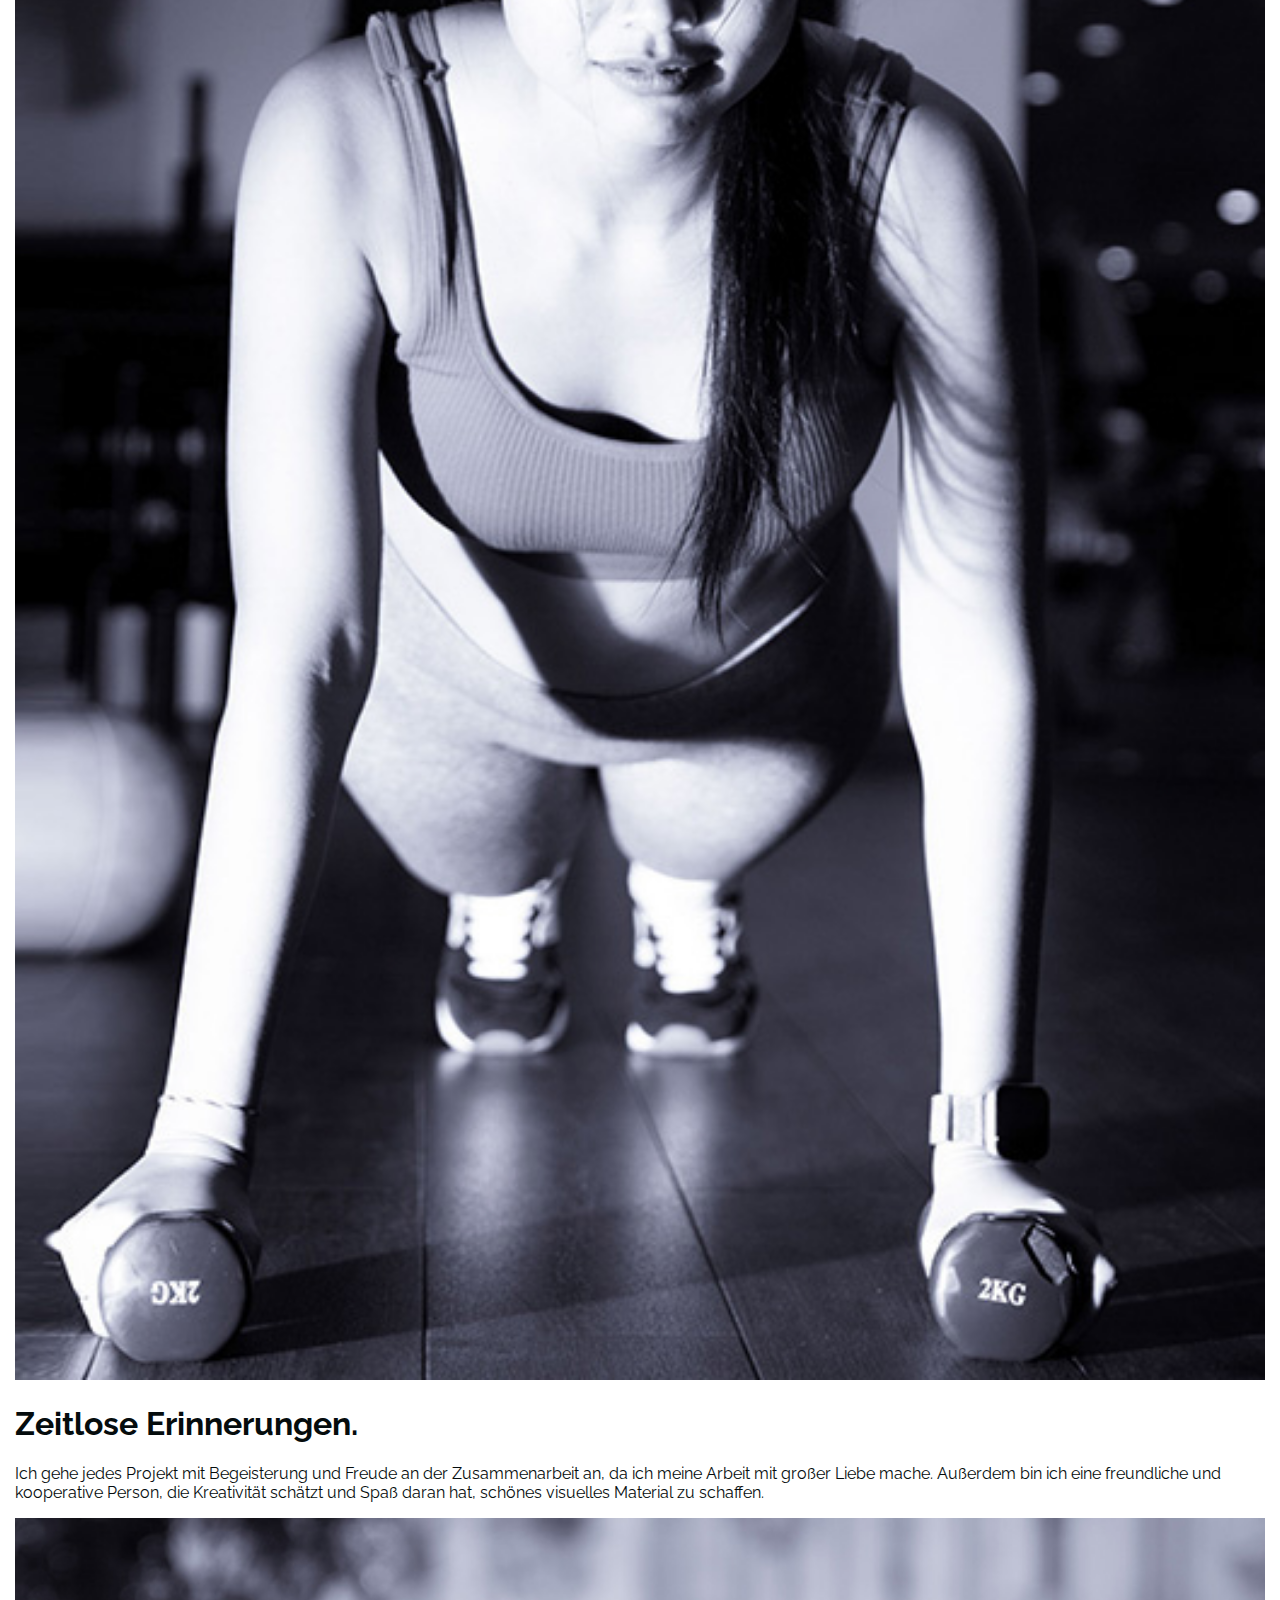
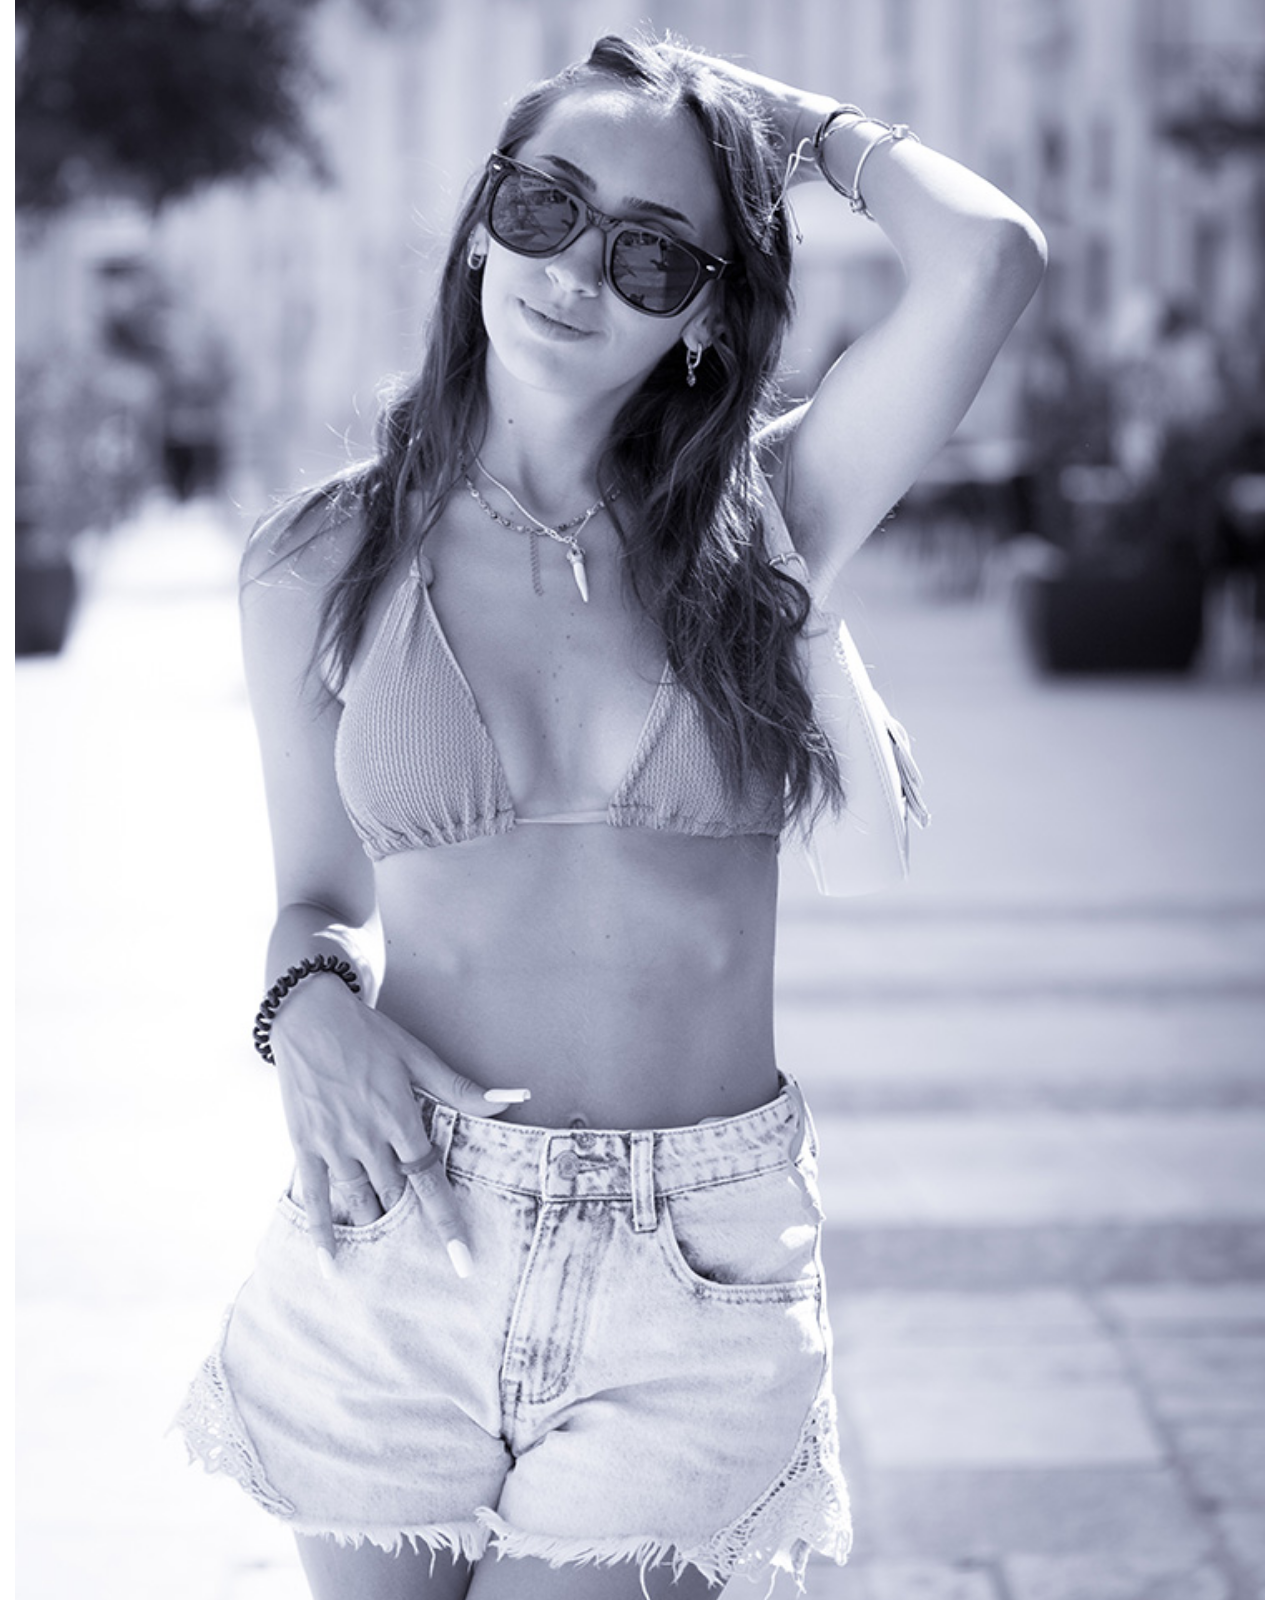
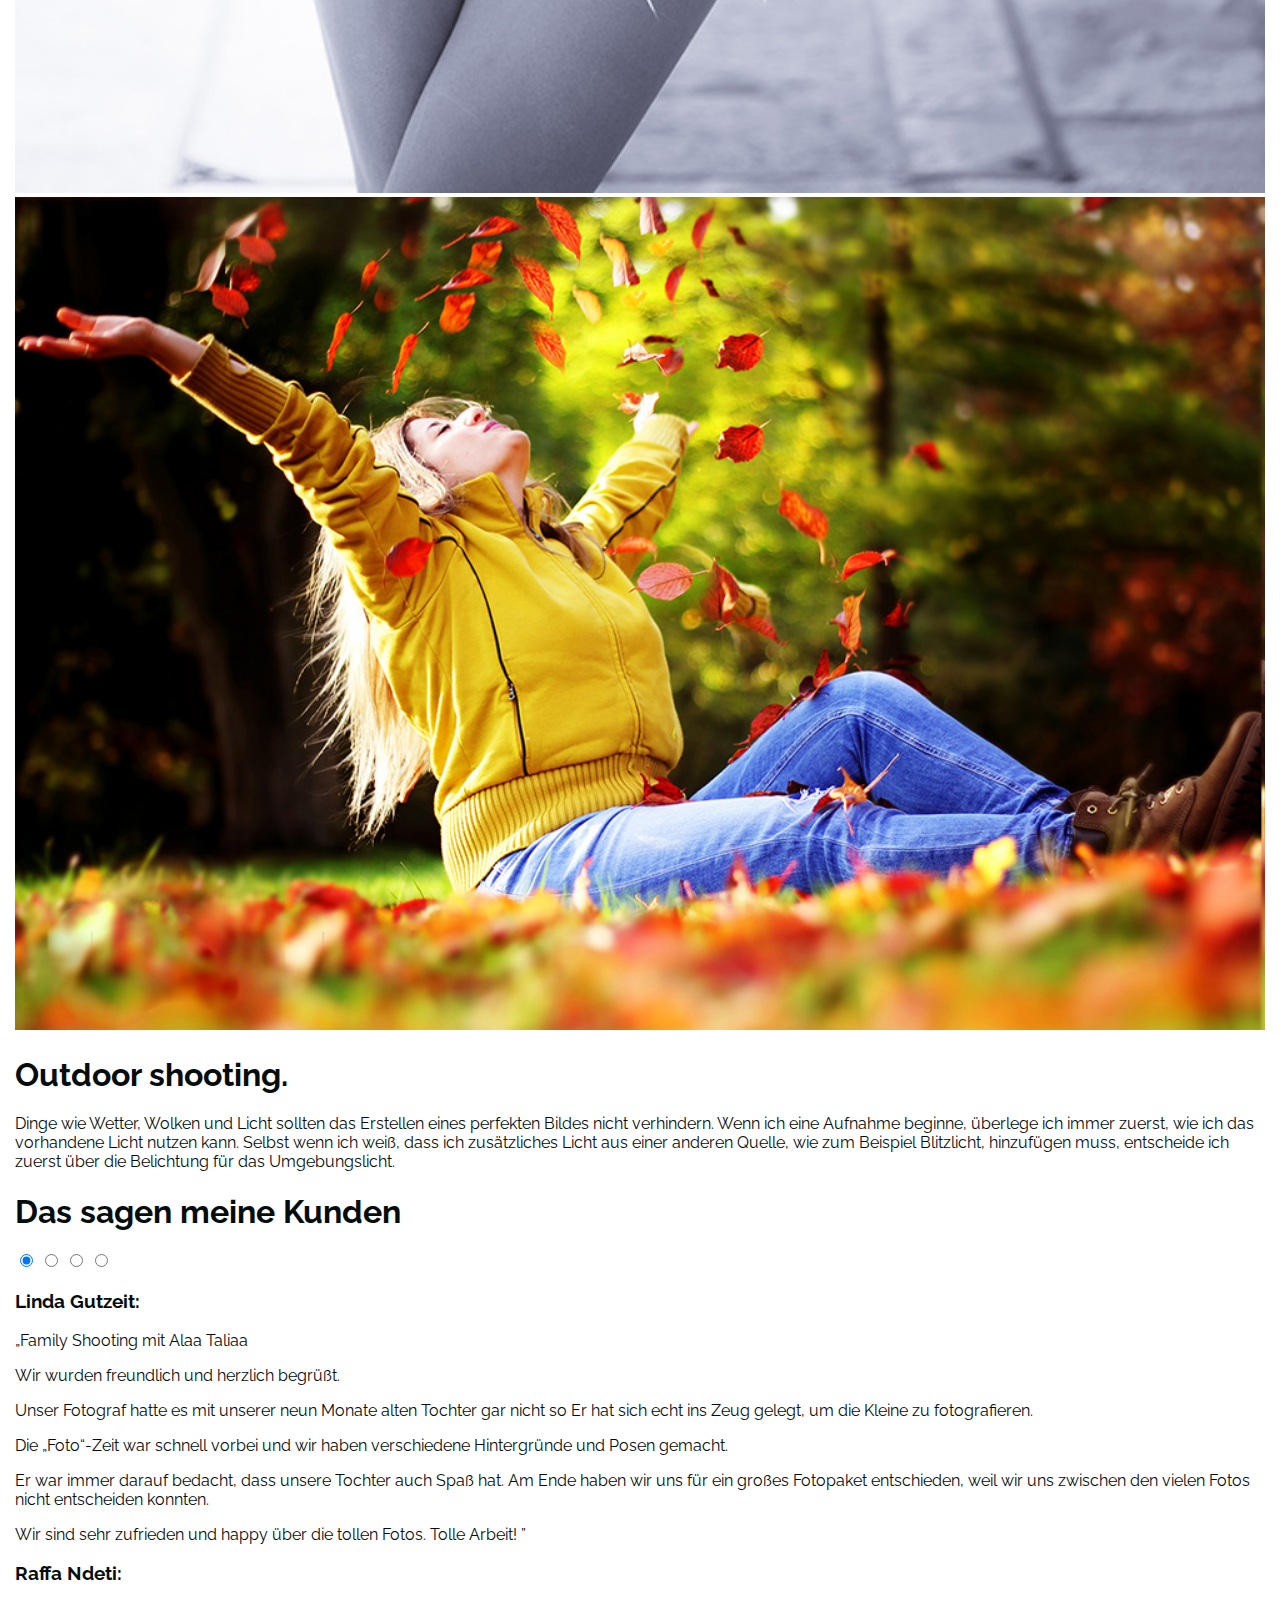
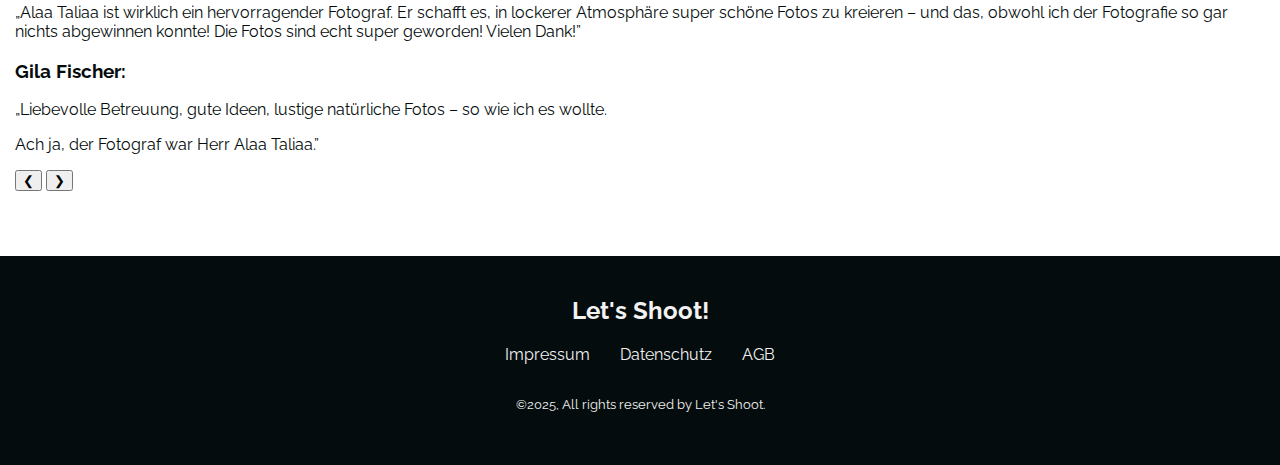
==== commit 6d9efa23: "Update index.html" ====
--- a/index.html
+++ b/index.html
@@ -5,12 +5,12 @@
     <meta charset="UTF-8">
     <meta name="viewport" content="width=device-width, initial-scale=1.0">
     <link rel="preconnect" href="https://fonts.googleapis.com">
-    <link rel="preconnect" href="https://fonts.gstatic.com" crossorigin>
+    <!-- <link rel="preconnect" href="https://fonts.gstatic.com" crossorigin>   WICHTIG===> in den meisten Fällen nicht erforderlich ist. -->
     <link
         href="https://fonts.googleapis.com/css2?family=Baskervville:ital@0;1&family=Raleway:ital,wght@0,100..900;1,100..900&display=swap"
         rel="stylesheet">
     <title>Home</title>
-    <link rel="stylesheet" href="../src/css/mystyle.css">
+    <link rel="stylesheet" href="src/css/style.css">
 </head>
 
 <body>
@@ -18,7 +18,7 @@
         <div class="header-overlay">
             <div class="header-content">
                 <nav class="navbar header-navbar">
-                    <div class="cameraicon">
+                    <div class="navbar-logo">
                         <svg xmlns="http://www.w3.org/2000/svg" fill="currentColor" class="bi bi-camera2"
                             viewBox="0 0 16 16" aria-label="Camera Icon">
                             <path
@@ -26,254 +26,326 @@
                         </svg>
                         <div class="navbar-brand">Let's Shoot!</div>
                     </div>
-                    <input type="checkbox" id="nav-toggle" class="nav-toggle" aria-label="Toggle Navigation">
-                    <label for="nav-toggle" class="hamburger-menu">&#9776;</label>
-                    <div class="navbar-links">
-                        <a href="index.html">Home</a>
-                        <a href="prices/book.html">Prices</a>
-                        <a href="public/book.html">Book Appointment</a>
-                        <a href="public/contact.html">Contact</a>
-                        <a href="public/aboutme.html">About Me</a>
-                    </div>
+                    <!-- Hamburger-Menü für Mobilgeräte -->
+                    <button id="nav-toggle" class="nav-toggle" aria-label="Toggle Navigation" aria-expanded="false">
+                        &#9776;
+                    </button>
+    
+                      <!-- Navigations-Links -->
+                <ul class="navbar-links">
+                    <li><a href="index.html">Home</a></li>
+                    <li><a href="#prices/book.html">Prices</a></li>
+                    <li><a href="#public/book.html">Book Appointment</a></li>
+                    <li><a href="#public/contact.html">Contact</a></li>
+                    <li><a href="#public/aboutme.html">About Me</a></li>
+                </ul>
+                
                 </nav>
-                <section class="hero">
-                    <div class="hero-content">
-                        <h1>Die Welt mit einem fotografischen Auge sehen.</h1>
-                    </div>
-                </section>
+                <!-- carousel -->
+ 
+        </div>
+        <div class="carousel">
+            <div class="carousel-container">
+                <div class="carousel-slide">
+                    <img src="assets/00-30.jpg" alt="Bild 1">
+                </div>
+                <div class="carousel-slide">
+                    <img src="assets/00-34.jpg" alt="Bild 2">
+                </div>
+                <div class="carousel-slide">
+                    <img src="assets/00-39.jpg" alt="Bild 3">
+                </div>
+                <div class="carousel-slide">
+                    <img src="assets/00-39.jpg" alt="Bild 3">
+                </div>
+            </div>
+        
+            <!-- Navigation Buttons -->
+            <button class="carousel-btn prev">&#10094;</button>
+            <button class="carousel-btn next">&#10095;</button>
+        
+            <!-- Indikator-Punkte -->
+            <div class="carousel-indicators">
+                <span class="dot active" data-index="0"></span>
+                <span class="dot" data-index="1"></span>
+                <span class="dot" data-index="2"></span>
             </div>
         </div>
     </header>
 
-    <div class="main-container">
-        </section>
-        <section class="scroll-element info-card-layout">
-            <div class="scroll-element">
-                <h1>Die Welt mit einem fotografischen Auge sehen.</h1>
-            </div>
+    
+      <!------------ main-container -->
+<div class="main-container  ">
+    <!-- Die Welt mit einem fotografischen Auge sehen. -->
+        <div class="image-text-container">
+            <h1>Die Welt mit einem fotografischen Auge sehen.</h1>
             <p> <b>Es ist mir wichtig, eindrucksvolle Bilder zu schaffen,</b>Es ist mir wichtig, eindrucksvolle Bilder zu schaffen,
                 die Generationen an die Menschen, die uns wichtig sind, und an die schönen Momente in unserem Leben erinnern
                 werden. </p>
             <p>Um dies zu erreichen, setze ich auf <b>Kreativität, Engagement und langjährige Erfahrung.</b></p>
-            <!-- carousel-------- -->
-    <!-- carousel-------- -->
-    <div class="carousel">
-
-        <!-- Radio Buttons für Navigation -->
-        <input type="radio" name="slider" id="slide1" checked>
-        <input type="radio" name="slider" id="slide2">
-        <input type="radio" name="slider" id="slide3">
-        <input type="radio" name="slider" id="slide4">
-
-        <!-- Bilder -->
-        <div class="carousel-track">
-            <img src="assets/00-11.jpg" alt="Bild 1">
-            <img src="assets/00-42.jpg" alt="Bild 2">
-            <img src="assets/00-39.jpg" alt="Bild 3">
-            <img src="assets/00-34.jpg" alt="Bild 4">
-        </div>
-
-        <!-- Navigationspfeile -->
-        <button class="carousel-button left" onclick="window.imageCarousel.prevSlide()">&#10094;</button>
-        <button class="carousel-button right" onclick="window.imageCarousel.nextSlide()">&#10095;</button>
-
-    </div>
-</section>
-
-        </section>
-                <!-- Zeitlose Erinnerungen. -->
-        <section class="scroll-element info-card-layout ">
-            <div class="scroll-element">
-                <h1>Zeitlose Erinnerungen.</h1>
-            </div>
-            <div class="scroll-element full-width-box">
-                <p>Ich gehe jedes Projekt mit Begeisterung und Freude an der Zusammenarbeit an, da ich meine Arbeit mit großer
-                    Liebe mache. Außerdem bin ich eine freundliche und kooperative Person, die Kreativität schätzt und Spaß
-                    daran hat, schönes visuelles Material zu schaffen.</p>
-            </div>
-            <div class="three-card-box">
-                <div class="column-left">
-                    <img src="assets/00-17.jpg" alt="Photographer">
-                    <img src="assets/00-10.jpg" alt="Photographer">
-                </div>
-
-                <div class="column-right">
-                    <img src="assets/00-35.jpg" alt="Photographer">
-                </div>
-            </div>
-
-        </section>
-        <!-- Persönliche Perspektiven. -->
-        <section class="scroll-element info-card-layout">
-            <h1 class="scroll-element >Persönliche Perspektiven.</h1>
-           
-                <div class="three-card-box">
-                    <img class="three-img-box" src="assets/00-23.jpg" alt="Photographer">
-                    <img class="three-img-box" src="assets/00-42.jpg" alt="Photographer">
-                    <img class="three-img-box" src="assets/00-25.jpg" alt="Photographer">
-                </div>
-            </div>
-            </section>
-                   <!--  wedding trailer-->
-                   <section class="info-card-layout">
-                    <div class="scroll-element full-width-box">
-                        <div class="scroll-element full-width-box">
-                            <img  class="home-img" src="assets/00-43.jpg" alt="">
-                        </div>
-                        <h2>Mein Video</h2>
-                        <video controls>
-                            <source src="assets/wedding-mov.mp4" type="video/mp4">
-                            Ihr Browser unterstützt das Video-Tag nicht.
-                          </video>
+            <div class="three-images">
+                
+                <div class="first-column">
+                <img src="../assets/00-9.jpg" alt="">  
+            </div>
+                <div class="second-column">
+                    <div class="left-column">
+                        <img src="../assets/00-8.jpg" alt="">  
+                    
                     </div>
-                </section>
-               <!-- OUTDOOR SHOOTING-->
-               <section class="info-card-layout">
-                <div class="scroll-element full-width-box">
-                    <div class="scroll-element full-width-box">
-                        <img  class="home-img" src="assets/00-19.jpg" alt="">
+                    <div class="right-column">
+                <img src="../assets/00-20.jpg" alt=""> 
+                    
                     </div>
-                    <p><b>OUTDOOR SHOOTING</b></p>
+                </div>
+            </div>
+        </div>
+
+        <!-- Zeitlose Erinnerungen. -->
+        <div class="image-text-container">
+            <div class="three-images">
+                <div class="first-column">
+                    <h1>Zeitlose Erinnerungen.</h1> 
+                    <p>Ich gehe jedes Projekt mit Begeisterung und Freude an der Zusammenarbeit an, da ich meine Arbeit mit großer
+                        Liebe mache. Außerdem bin ich eine freundliche und kooperative Person, die Kreativität schätzt und Spaß
+                        daran hat, schönes visuelles Material zu schaffen.</p>
+            </div>
+                <div class="second-column">
+                    <div class="text-column">
+                            <img src="../assets/00-17.jpg" alt="">  
+                    </div>
+                </div>
+            </div>
+        </div>
+
+         <!-- Outdoor shooting. -->
+         <div class="image-text-container">
+            <img src="../assets/00-19.jpg" alt="">  
+            <div class="single-column">
+                <div class="single-column"> <h1>Outdoor shooting.</h1> 
                     <p>
-                        Dinge wie Wetter, Wolken und Licht sollten das Erstellen eines perfekten Bildes nicht verhindern. Wenn ich eine Aufnahme beginne, überlege ich immer zuerst, wie ich das vorhandene Licht nutzen kann. Selbst wenn ich weiß, dass ich zusätzliches Licht aus einer anderen Quelle, wie zum Beispiel Blitzlicht, hinzufügen muss, entscheide ich zuerst über die Belichtung für das Umgebungslicht.
-                         </p>
-                
-                </div>
-            </section>
-            <!-- PEOPLE-PHOTOGRAPHY -->
-            <section class="info-card-layout">
-                <div class="scroll-element full-width-box">
-                    <img class="home-img" src="assets/00-15.jpg" alt="">
-                </div>
-                <div class="scroll-element full-width-box">
-                    <p><b>PEOPLE-PHOTOGRAPHY</b></p>
-                    <p>Das Besondere beim Fotografieren von Menschen ist die Zusammenarbeit zwischen dem Fotografen und dem Modell.
-                        Jede Geste und jeder Gesichtsausdruck sind wichtig, angefangen bei der Fähigkeit des Fotografen, sein Modell zu entspannen, bis hin zum natürlichen Lächeln der Person, der idealen Körperhaltung und Handposition vor der Kamera. Jedes Detail trägt dazu bei, ein authentisches und einzigartiges Foto zu schaffen.</p>
-                
-                </div>
-            </section>
- <!-- ___________text-carousel_________- -->
-              
- <section class="scroll-element info-card-layout">
-    <h1 class="scroll-element">Das sagen meine Kunden</h1>
-    <div class="text-carousel">
-        ...
-        <!-- Radio Buttons für Navigation -->
-        <input type="radio" name="text-slider" id="text-slider1" checked>
-        <input type="radio" name="text-slider" id="text-slider2">
-        <input type="radio" name="text-slider" id="text-slider3">
-        <input type="radio" name="text-slider" id="text-slider4">
-
-        <!-- Texte -->
-        <div class="text-carousel-track">
-            <div class="text-carousel-div">
-                <h3>Linda Gutzeit:</h3>
-                <p>Family Shooting mit Alaa <br> Wir wurden freundlich und herzlich begrüßt. <br>Unser Fotograf hatte es mit
-                    unserer neun Monate alten Tochter gar nicht so leicht. Er hat sich echt ins Zeug gelegt, um die Kleine zu
-                    fotografieren. </p>
-            </div>
-            <div class="text-carousel-div">
-                <h3> </h3>
-                <p>Die „Foto“-Zeit war schnell vorbei und wir haben verschiedene Hintergründe und Posen gemacht. Er war immer darauf
-                    bedacht, dass unsere Tochter auch Spaß hat. Am Ende haben wir uns für ein großes Fotopaket entschieden, weil
-                    wir uns zwischen den vielen Fotos nicht entscheiden konnten. Wir sind sehr zufrieden und happy über die tollen
-                    Fotos. Tolle Arbeit!</p>
-            </div>
-            <div class="text-carousel-div">
-                <h3>Raffa Ndeti:</h3>
-                <p>Alaa Taliaa ist wirklich ein hervorragender Fotograf. Er schafft es, in lockerer Atmosphäre super schöne Fotos zu
-                    kreieren – und das, obwohl ich der Fotografie so gar nichts abgewinnen konnte! Die Fotos sind echt super
-                    geworden! Vielen Dank!</p>
-            </div>
-
-            <div class="text-carousel-div">
-                <h3>Gila Fischer:</h3>
-                <p>Liebevolle Betreuung, gute Ideen, lustige natürliche Fotos – so wie ich es wollte. Ach ja, der Fotograf war Herr
-                    Alaa Taliaa.</p>
-            </div>
-
-
-        </div>
-
-        <!-- Navigationspfeile -->
-        <button class="text-carousel-button left" onclick="window.textCarousel.prevSlide()">&#10094;</button>
-        <button class="text-carousel-button right" onclick="window.textCarousel.nextSlide()">&#10095;</button>
-
-    </div>
-</section>
-
-
-      
-
-    </div>
-
+                        Dinge wie Wetter, Wolken und Licht sollten das Erstellen eines perfekten Bildes nicht verhindern. Wenn ich eine Aufnahme beginne, überlege ich immer zuerst, wie ich das vorhandene Licht nutzen kann. Selbst wenn ich weiß, dass ich zusätzliches Licht aus einer anderen Quelle, wie zum Beispiel Blitzlicht, hinzufügen muss, entscheide ich zuerst über die Belichtung für das Umgebungslicht. </p>
+                 </div>
+            </div>
+        </div>
+   <!-- text-carousel -->
+        <div class="text-carousel">
+            <h1>Das sagen meine Kunden</h1>
+            <!-- Radio Buttons für Navigation -->
+            <input type="radio" name="text-slider" id="text-slider1" checked>
+            <input type="radio" name="text-slider" id="text-slider2">
+            <input type="radio" name="text-slider" id="text-slider3">
+            <input type="radio" name="text-slider" id="text-slider4">
+    
+            <!-- Texte -->
+            <div class="text-carousel-track">
+                <div class="text-carousel-div">
+                    <h3>Linda Gutzeit:</h3>
+                    <p><span class="anführungszeichen">&bdquo;</span>Family Shooting mit Alaa Taliaa<br> 
+                    <p>Wir wurden freundlich und herzlich begrüßt.</p> 
+                    <p>Unser Fotograf hatte es mit unserer neun Monate alten Tochter gar nicht so 
+                    Er hat sich echt ins Zeug gelegt, um die Kleine zu
+                        fotografieren.  </p>
+                </div>
+                <div class="text-carousel-div">
+                    <p>Die „Foto“-Zeit war schnell vorbei und wir haben verschiedene Hintergründe und Posen gemacht.</p>
+                    <p>Er war immer darauf
+                        bedacht, dass unsere Tochter auch Spaß hat. Am Ende haben wir uns für ein großes Fotopaket entschieden, weil
+                        wir uns zwischen den vielen Fotos nicht entscheiden konnten. </p>
+                        <p>Wir sind sehr zufrieden und happy über die tollen
+                            Fotos. Tolle Arbeit! <span class="anführungszeichen">&rdquo;</span></p>
+                </div>
+                <div class="text-carousel-div">
+                    <h3>Raffa Ndeti:</h3>
+                    <p><span class="anführungszeichen">&bdquo;</span>Alaa Taliaa ist wirklich ein hervorragender Fotograf. Er schafft es, in lockerer Atmosphäre super schöne Fotos zu
+                        kreieren – und das, obwohl ich der Fotografie so gar nichts abgewinnen konnte! Die Fotos sind echt super
+                        geworden! Vielen Dank!<span class="anführungszeichen">&rdquo;</span></p>
+                </div>
+    
+                <div class="text-carousel-div">
+                    <h3>Gila Fischer:</h3>
+                    <p><span class="anführungszeichen">&bdquo;</span>Liebevolle Betreuung, gute Ideen, lustige natürliche Fotos – so wie ich es wollte.</p>
+                    <p>Ach ja, der Fotograf war Herr
+                        Alaa Taliaa.<span class="anführungszeichen">&rdquo;</span></p>
+                </div>
+    
+    
+            </div>
+    
+            <!-- Navigationspfeile -->
+            <button class="text-carousel-button left" onclick="window.textCarousel.prevSlide()">&#10094;</button>
+            <button class="text-carousel-button right" onclick="window.textCarousel.nextSlide()">&#10095;</button>
+    
+        </div>
+</div>
     <!------------ footer -->
     <footer>
         <div class="footer-content">
             <div class="footer-logo">Let's Shoot!</div>
-            <nav class="footer-nav"></nav>
-            <p class="footer-copyright">©2025 , All rights reserved by Let's Shoot.</p>
+            <nav class="footer-nav">
+                <ul>
+                    <li><a href="#">Impressum</a></li>
+                    <li><a href="#">Datenschutz</a></li>
+                    <li><a href="#">AGB</a></li>
+                </ul>
+            </nav>
+            <p class="footer-copyright">©2025, All rights reserved by Let's Shoot.</p>
         </div>
 
         <!-- Back to top -->
         <div class="back-to-top"><a href="#">&#x21E7;</a></div>
     </footer>
 
-   
-    <script>
-        // Funktion zur Überprüfung der Sichtbarkeit von Elementen
-        const checkVisibility = () => {
-            const triggerBottom = window.innerHeight * 0.9;
-            document.querySelectorAll('.scroll-element').forEach(el => {
-                const rect = el.getBoundingClientRect();
-                el.classList.toggle('visible', rect.top < triggerBottom && rect.bottom >= 0);
-            });
-        };
-    
-        let isScrolling;
-        window.addEventListener('scroll', () => {
-            window.clearTimeout(isScrolling);
-            isScrolling = setTimeout(checkVisibility, 50);
+    <!-- <script src="../src/js/script.js"></script> -->
+     <script>
+document.addEventListener("DOMContentLoaded", function () {
+    const toggleButton = document.getElementById("nav-toggle");
+    const menu = document.querySelector(".navbar-links");
+
+    if (!toggleButton || !menu) {
+        console.error("Burger-Button oder Navbar-Links wurden nicht gefunden.");
+        return;
+    }
+
+    toggleButton.addEventListener("click", function () {
+        let expanded = this.getAttribute("aria-expanded") === "true";
+        this.setAttribute("aria-expanded", !expanded);
+        menu.classList.toggle("show");
+    });
+});
+
+document.addEventListener("DOMContentLoaded", function () {
+    const slides = document.querySelectorAll(".carousel-slide");
+    const prevButton = document.querySelector(".prev");
+    const nextButton = document.querySelector(".next");
+    const dots = document.querySelectorAll(".dot");
+    const totalSlides = slides.length;
+    let index = 0;
+    let autoSlideInterval;
+
+    function showSlide(n) {
+        index = (n + totalSlides) % totalSlides;
+        document.querySelector(".carousel-container").style.transform = `translateX(-${index * 100}%)`;
+        updateDots();
+    }
+
+    function updateDots() {
+        dots.forEach(dot => dot.classList.remove("active"));
+        dots[index].classList.add("active");
+    }
+
+    function nextSlide() {
+        showSlide(index + 1);
+    }
+
+    function prevSlide() {
+        showSlide(index - 1);
+    }
+
+    function autoSlide() {
+        autoSlideInterval = setInterval(nextSlide, 3000);
+    }
+
+    function stopAutoSlide() {
+        clearInterval(autoSlideInterval);
+    }
+
+    // Event Listener für Buttons
+    nextButton.addEventListener("click", () => {
+        nextSlide();
+        stopAutoSlide();
+        autoSlide();
+    });
+
+    prevButton.addEventListener("click", () => {
+        prevSlide();
+        stopAutoSlide();
+        autoSlide();
+    });
+
+    // Event Listener für Indikatoren
+    dots.forEach((dot, i) => {
+        dot.addEventListener("click", () => {
+            showSlide(i);
+            stopAutoSlide();
+            autoSlide();
         });
-        checkVisibility();
-    
-        // Allgemeine Karussell-Funktionalität
-        function createCarousel(slideClass, inputPrefix) {
-            let currentSlide = 1; // Start bei Slide 1
-            const totalSlides = document.querySelectorAll(`.${slideClass}`).length;
-    
-            function showSlide(slide) {
-                document.getElementById(`${inputPrefix}${slide}`).checked = true;
-            }
-    
-            function nextSlide() {
-                currentSlide = currentSlide === totalSlides ? 1 : currentSlide + 1; // Nächstes Bild oder zurück zum ersten
-                showSlide(currentSlide);
-            }
-    
-            function prevSlide() {
-                currentSlide = currentSlide === 1 ? totalSlides : currentSlide - 1; // Vorheriges Bild oder zum letzten
-                showSlide(currentSlide);
-            }
-    
-            return { nextSlide, prevSlide };
+    });
+
+    // Touch-Swipe Unterstützung für mobile Geräte
+    let touchStartX = 0;
+    let touchEndX = 0;
+
+    document.querySelector(".carousel-container").addEventListener("touchstart", (e) => {
+        touchStartX = e.touches[0].clientX;
+    });
+
+    document.querySelector(".carousel-container").addEventListener("touchend", (e) => {
+        touchEndX = e.changedTouches[0].clientX;
+        if (touchStartX - touchEndX > 50) {
+            nextSlide();
+        } else if (touchEndX - touchStartX > 50) {
+            prevSlide();
         }
-    
-        // Initialisierung des Bildkarussells
-        const imageCarousel = createCarousel('carousel img', 'slide');
-    
-        // Initialisierung des Textkarussells
-        const textCarousel = createCarousel('text-carousel-div', 'text-slider');
-    
-        // Make the carousel objects accessible globally
-        window.imageCarousel = imageCarousel;
-        window.textCarousel = textCarousel;
-    
-    
-    </script>
-    
-    <!-- External JS -->
-    <script src="../src/js/script.js"></script>
+        stopAutoSlide();
+        autoSlide();
+    });
+
+    // Starte automatisches Wechseln
+    autoSlide();
+});
+
+// JavaScript für das Text-Carousel
+window.textCarousel = (() => {
+    const carouselTrack = document.querySelector('.text-carousel-track');
+    const slides = document.querySelectorAll('.text-carousel-div');
+    const radioButtons = document.querySelectorAll('input[name="text-slider"]');
+    let currentSlideIndex = 0;
+
+    // Funktion zum Wechseln der Slides
+    const updateSlide = (index) => {
+        // Sicherstellen, dass der Index innerhalb des gültigen Bereichs liegt
+        if (index < 0) {
+            index = slides.length - 1; // Gehe zum letzten Slide
+        } else if (index >= slides.length) {
+            index = 0; // Gehe zum ersten Slide
+        }
+
+        // Aktualisiere die Position des Tracks
+        const slideWidth = slides[0].offsetWidth;
+        carouselTrack.style.transform = `translateX(-${index * slideWidth}px)`;
+
+        // Aktualisiere den aktiven Radio-Button
+        radioButtons[index].checked = true;
+
+        // Aktualisiere den aktuellen Slide-Index
+        currentSlideIndex = index;
+    };
+
+    // Funktion für den vorherigen Slide
+    const prevSlide = () => {
+        updateSlide(currentSlideIndex - 1);
+    };
+
+    // Funktion für den nächsten Slide
+    const nextSlide = () => {
+        updateSlide(currentSlideIndex + 1);
+    };
+
+    // Event Listener für die Radio-Buttons
+    radioButtons.forEach((button, index) => {
+        button.addEventListener('change', () => {
+            updateSlide(index);
+        });
+    });
+
+    // Initiale Position setzen
+    updateSlide(currentSlideIndex);
+
+    return { prevSlide, nextSlide };
+})();
+
+   </script>
 
 </body>
 
--- a/src/css/style.css
+++ b/src/css/style.css
@@ -0,0 +1,1096 @@
+
+  /* ==========================================================================
+   TABLE OF CONTENTS
+   ==========================================================================
+   1. IMPORTS
+   2. ROOT VARIABLES
+   3. GLOBAL STYLES
+   4. NAVBAR STYLING
+   5. DROPDOWN STYLING
+   6. HAMBURGER MENU
+   7. HEADER-TEXT STYLING
+   8. HERO SECTION STYLES
+   9. BILDER-GRID STYLES
+   10. CONTACT FORM STYLES
+   11. CONTACT INFO STYLES
+   12. FOOTER STYLES
+   13. KALENDER STYLES
+   14. TERMIN BUCHUNG STYLES
+   15. FREIE TERMINE STYLES
+   16. BUCHUNGSFORMULAR STYLES
+   17. RESPONSIVE DESIGN
+   ========================================================================== */
+
+/* ==================== */
+/* 1. IMPORTS */
+/* ==================== */
+
+@import url('https://fonts.googleapis.com/css2?family=Raleway:ital,wght@0,100..900;1,100..900&family=Roboto+Condensed:ital,wght@0,100..900;1,100..900&display=swap');
+@import url('https://fonts.googleapis.com/css2?family=Baskervville:ital@0;1&display=swap');
+
+/* ==================== */
+/* 2. ROOT VARIABLES */
+/* ==================== */
+
+:root {
+    --fs-main: #050C0D;
+    --fs-second: #404040;
+    --fs-third: #A6A6A6;
+    --fs-fourth: #F2F2F2;
+    --fs-success: #198754;
+    --fs-danger: #dc3545;
+}
+
+/* ==================== */
+/* 3. GLOBAL STYLES */
+/* ==================== */
+
+*,
+*::before,
+*::after {
+    box-sizing: border-box;
+}
+
+html {
+    margin: 0;
+}
+
+body {
+    font-family: "Raleway", sans-serif;
+    margin: 0;
+    color: var(--fs-main);
+  
+}
+
+/* ==================== */
+/* 4. NAVBAR STYLING */
+/* ==================== */
+.main-container{
+   padding: 15px;
+}
+.navbar {
+    display: flex;
+    justify-content: space-between;
+    align-items: center;
+    padding: 15px 20px;
+    background: var(--fs-fourth);
+    color:var(--fs-main);
+    border-bottom: 1px solid var(--fs-second);
+}
+
+/* Navbar Branding */
+.cameraicon {
+    display: flex;
+    flex-direction: row;
+    align-items: center; /* Zentriert das Icon vertikal */
+}
+
+.navbar-brand {
+    font-family: "Baskervville", serif;
+    margin-left: 10px;
+    font-size: 2rem;
+    font-weight: bold;
+}
+
+/* SVG Camera Icon */
+.bi-camera2 {
+    width: 35px;
+    height: auto; /* Behält das Seitenverhältnis */
+}
+
+/* Navigation Links */
+.navbar-links {
+    display: flex;
+    gap: 20px;
+}
+
+.navbar-links a {
+    color: var(--fs-main);
+    text-decoration: none;
+    font-size: 1.1rem;
+    font-weight: 600;
+    text-transform: uppercase;
+}
+
+
+
+
+/* ==================== */
+/* 6. HAMBURGER MENU */
+/* ==================== */
+
+.hamburger-menu {
+    font-size: 2rem;
+    cursor: pointer;
+    display: none; /* Standardmäßig versteckt, außer auf kleineren Bildschirmen */
+}
+
+.nav-toggle {
+    display: none;
+}
+
+/* ==================== */
+/* 7. HEADER-TEXT STYLING */
+/* ==================== */
+
+
+
+/* ==================== */
+/* 8. HERO SECTION STYLES */
+/* ==================== */
+
+.hero {
+    background-image: url('../../assets/wedding.jpg');
+    background-size: cover;
+    background-position: center;
+    color: var(--fs-fourth);
+    text-align: center;
+    padding: 100px 0;
+    width: 100%;
+    margin: 0;
+    align-items: flex-end; /* Text ganz unten */
+    background-color: rgba(0, 0, 0, 0.2);
+    background-blend-mode: overlay;
+    display: flex;
+    justify-content: center;
+    align-items: flex-end; /* Text ganz unten */
+    height: 70vh; /* Höhe des Fensters */
+    
+
+    
+}
+
+.hero .hero-content {
+    max-width: 800px;
+    margin: 0 auto;
+    margin-top: 100px;
+    padding: 25px;
+    background-color: rgba(0, 0, 0, 0.5);
+    justify-content: flex-end;
+}
+
+.hero h1 {
+    /* font-family: Baskervville; */
+    font-size: 2.5rem;
+
+}
+
+/* ==================== */
+/* animation*/
+/* ==================== */
+
+.scroll-element {
+    opacity: 0;
+    transform: translateY(50px);
+    transition: 800ms ease-out; /* Einheitliche Transition */
+    margin: 2rem 0; /* Bessere Abstände */
+}
+
+.scroll-element.visible {
+    opacity: 1;
+    transform: translateY(0);
+}
+/* ==================== */
+/* about-us-container */
+/* ==================== */
+
+
+ .about-us {
+    display: grid;
+    margin-top: 20px;
+    padding: 20px;
+    grid-template-columns: 1fr 1fr 1fr 1fr; /* Drei Spalten */
+    grid-template-rows: auto auto; /* Zwei Zeilen */
+    gap: 10px; /* Abstand zwischen den Elementen */
+    max-width: 800px; /* Breite des Containers */
+    margin: 0 auto; /* Zentriert die Box auf der Seite */
+}
+/* grid-area: grid-row-start / grid-column-start / grid-row-end / grid-column-end; */
+
+.about-us-left-one {
+    grid-area: 1 / 1 / 1 / 3; /* Erste Zeile, erste Spalte */
+}
+
+.about-us-left-two {
+    grid-area: 2 / 1 / 2 / 3; /* Zweite Zeile, erste Spalte */
+}
+
+.about-us-center-one {
+    grid-area: 1 / 3 / 1 / 4; /* Erste Zeile, zweite Spalte */
+}
+
+.about-us-center-two {
+    grid-area: 2 / 3 / 2 / 4; /* Zweite Zeile, zweite Spalte */
+}
+
+.about-us-right-one {
+    grid-area: 1 / 4 / 1 / 5;
+}
+
+.about-us-right-two {
+    grid-area: 2 / 4 / 2 / 5;
+}
+
+img {
+    width: 100%; /* Bilder passen sich an die Breite des Containers an */
+    height: auto; /* Beibehaltung des Seitenverhältnisses */
+}
+
+#boldfont{
+    font-family: "Baskervville", serif;
+    font-size: 2rem;
+    margin-bottom: 25px;
+}
+
+/* ==================== */
+/* hero-category */
+/* ==================== */
+
+
+.hero-category {
+    position: relative; /* Wichtig für das Overlay */
+    background: url('../../assets/outdoor_001.jpg') no-repeat center center/cover;
+    background-color: var(--fs-main);
+    color: white;
+    height: 50vh;
+    display: flex;
+    align-items: center; /* Standardmäßig zentriert */
+    justify-content: center; /* Horizontale Zentrierung */
+    text-align: center;
+    /* max-width: 800px; */
+    padding-bottom: 5%;
+    overflow: hidden; /* Falls das Overlay übersteht */
+    z-index: 1; /* Stellt sicher, dass das Bild hinter dem Overlay bleibt */
+}
+
+/* Overlay für 50% transparente Hintergrundfarbe */
+.hero-category::before {
+    content: "";
+    position: absolute;
+    top: 0;
+    left: 0;
+    width: 100%;
+    height: 100%;
+    background: rgba(0, 0, 0, 0.6); /* Weiß mit 50% Transparenz */
+    z-index: 0; /* Overlay unter dem Inhalt */
+}
+
+/* Inhalt über dem Overlay anzeigen */
+.hero-content {
+    position: relative;
+    z-index: 2; /* Stellt sicher, dass der Text über dem Overlay liegt */
+    display: flex;
+    flex-direction: column;
+    align-items: center;
+    align-self: flex-end; /* Falls der Inhalt unten sein soll */
+}
+
+
+.hero-category h1{
+    font-size: 2.5rem;
+    
+  }
+
+.cat-btn{
+    background: transparent;
+    color: white;
+    border: 2px solid var(--fs-fourth);
+    border-radius: 5px;
+    padding: 12px 24px;
+    align-items: center;
+   
+    cursor: pointer;
+  }
+
+  .cat-btn:hover{
+    background: transparent;
+   font-size: 1rem;
+    
+  }
+/* ==================== */
+/* 9. BILDER-GRID STYLES */
+/* ==================== */
+
+.bilder-grid-section {
+    padding: 50px 20px;
+    text-align: center;
+    background-color: #f9f9f9;
+}
+
+.bilder-grid-section h2 {
+    font-size: 2em;
+    margin-bottom: 30px;
+}
+
+.grid-container {
+    display: grid;
+    grid-template-columns: repeat(auto-fit, minmax(250px, 1fr));
+    gap: 20px;
+    max-width: 1200px;
+    margin: 0 auto;
+    padding: 20px;
+    background-color: var(--fs-fourth);
+    border-radius: 5px;
+    box-shadow: 0 2px 5px rgba(0, 0, 0, 0.1);
+}
+
+.grid-item {
+    overflow: hidden;
+    border-radius: 5px;
+    box-shadow: 0 1px 3px rgba(0, 0, 0, 0.1);
+    transition: transform 0.3s ease;
+}
+
+.grid-item:hover {
+    transform: scale(1.05);
+}
+
+.grid-item img {
+    width: 100%;
+    height: 100%;
+    object-fit: cover;
+    display: block;
+}
+
+.large {
+    grid-column: span 2;
+    grid-row: span 2;
+}
+
+/* ==================== */
+/* 10. CONTACT FORM STYLES */
+/* ==================== */
+.contact-form-section h2 {
+    color: var(--fs-second);
+    font-size: 1.5rem;
+    margin-bottom: 30px;
+}
+
+.contact-form-section {
+    margin-top: 50px;
+    padding: 50px 20px;
+    text-align: center;
+    max-width: 800px;
+    margin: 0 auto;
+    box-shadow: 0 2px 2px var(--fs-main);
+    
+}
+.contact-form {
+    display: flex;
+    flex-direction: column;
+    gap: 20px;
+}
+
+.form-row {
+    display: flex;
+    gap: 20px;
+    justify-content: space-between;
+}
+
+/* Stellt sicher, dass beide Inputs in einer Zeile sind */
+.form-group {
+    flex: 1;
+}
+
+
+
+
+
+
+.form-group label {
+    color: var(--fs-second);
+    display: block;
+    margin-bottom: 5px;
+    font-weight: bold;
+}
+
+.form-group input[type="text"],
+.form-group input[type="email"],
+.form-group input[type="tel"],
+.form-group textarea {
+    width: 100%;
+    padding: 10px;
+    border: 1px solid var(--fs-third);
+    border-radius: 5px;
+    font-size: 1em;
+    box-sizing: border-box;
+}
+
+.form-group textarea {
+    resize: vertical;
+}
+
+.contact-form button[type="submit"] {
+    background-color: var(--fs-second);
+    color: white;
+    padding: 12px 20px;
+    border: none;
+    border-radius: 5px;
+    font-size: 1.1em;
+    cursor: pointer;
+    width: 100%;
+    transition: background-color 0.3s ease;
+    display: block;
+    margin: 20px auto 0;
+}
+
+.contact-form button[type="submit"]:hover {
+    background-color: var(--fs-success);
+    font-size: 1.2em;
+    padding-right: 25px;
+}
+
+.form-terms {
+    font-size: 0.8em;
+    color: var(--fs-second);
+    margin-top: 10px;
+}
+
+/* ==================== */
+/* 11. CONTACT INFO STYLES */
+/* ==================== */
+
+.contact-page {
+    color: var(--fs-second);
+    padding: 50px 20px;
+    text-align: start;
+    max-width: 1000px;
+    margin: 0 auto;
+}
+
+.content-container{
+    color: var(--fs-second);
+    display: flex;
+    padding: 20px;
+    
+}
+.image-container{
+    flex: 1;
+    padding: 20px;
+}
+.text-container{
+    flex: 1.5;
+    padding: 20px;
+}
+.info-card-layout {
+    color: var(--fs-second);
+    padding: 50px 20px;
+    text-align: center;
+    max-width: 1000px;
+    margin: 0 auto;
+}
+.cardInfo{
+    text-align: start;
+}
+.info-card-layout h2 {
+    color: var(--fs-main);
+    font-family: "Baskervville", serif;
+    font-size: 1.8rem;
+    margin-bottom: 30px;
+}
+
+.card-box {
+    display: flex;
+    align-items: center;
+    gap: 20px;
+    max-width: 800px;
+    margin: auto;
+    padding: 20px;
+}
+
+.column-left img {
+    width: 100%;
+    max-width: 300px;
+    border-radius: 10px;
+}
+
+.column-right {
+    flex: 1;
+    text-align: start; 
+}
+
+.column-right a {
+    text-decoration: none;
+    color: var(--fs-second); /* Setzt eine blaue Farbe für Links */
+    font-weight: bold; /* Macht den Text fetter */
+    transition: color 0.3s ease; /* Weicher Farbwechsel beim Hover */
+}
+
+.column-right a:hover {
+    color: var(--fs-main); /* Dunklere Farbe beim Darüberfahren */
+}
+
+
+.column-right h3 {
+    font-family: "Baskervville", serif;
+    font-size: 1.5em;
+    margin-bottom: 10px;
+}
+
+.column-right p {
+    margin-bottom: 8px;
+}
+
+.card-btn {
+    background-color: var(--fs-fourth);
+color: var(--fs-main);
+    padding: 12px 20px;
+    border: none;
+    border-radius: 5px;
+    font-size: 1.1em;
+    cursor: pointer;
+    width: 50%;
+    transition: background-color 0.3s ease;
+    display: block;
+    margin: 25px auto 0;
+}
+
+.card-btn span {
+    cursor: pointer;
+    display: inline-block;
+    position: relative;
+    transition: 0.5s;
+  }
+  
+  .card-btn span:after {
+    content: '\00bb';
+    position: absolute;
+    opacity: 0;
+    top: 0;
+    right: -20px;
+    transition: 0.5s;
+  }
+  
+  .card-btn:hover span {
+    padding-right: 25px;
+  }
+  
+  .card-btn:hover span:after {
+    opacity: 1;
+    right: 0;
+  }
+
+  .card-btn:active {
+    transform: translateY(2px);
+  }
+/* ==================== */
+/* 12. FOOTER STYLES */
+/* ==================== */
+
+footer {
+    margin-top: 50px;
+    background-color: var(--fs-main);
+    color: var(--fs-fourth);
+    padding: 40px 20px;
+    text-align: center;
+}
+
+.footer-content {
+    max-width: 1200px;
+    margin: 0 auto;
+    display: flex;
+    flex-direction: column;
+    align-items: center;
+}
+
+.footer-logo {
+    font-size: 1.5em;
+    font-weight: bold;
+    margin-bottom: 20px;
+}
+
+.footer-nav ul {
+    list-style: none;
+    padding: 0;
+    margin: 0;
+    display: flex;
+    justify-content: center;
+    margin-bottom: 20px;
+}
+
+.footer-nav li {
+    margin: 0 15px;
+}
+
+.footer-nav a {
+    color: var(--fs-fourth);
+    text-decoration: none;
+}
+
+.footer-copyright {
+    font-size: 0.8em;
+    color: var(--fs-fourth);
+}
+
+.back-to-top {
+    position: fixed;
+    bottom: 20px;
+    right: 20px;
+    background-color: var(--fs-fourth);
+    border-radius: 50%;
+    width: 40px;
+    height: 40px;
+    display: flex;
+    align-items: center;
+    justify-content: center;
+    opacity: 0.7;
+    transition: opacity 0.3s ease;
+}
+
+.back-to-top:hover {
+    opacity: 1;
+}
+
+.back-to-top a {
+    color: var(--fs-fourth);
+    font-size: 1.5em;
+    text-decoration: none;
+}
+
+/* ==================== */
+/* 13. KALENDER STYLES */
+/* ==================== */
+
+.calendar {
+    padding: 20px;
+    height: 50vh;
+    width: 100%;
+    max-width: 600px;
+    margin: 20px auto;
+    border-radius: 5px;
+    box-shadow: 0 2px 2px var(--fs-second);
+}
+
+.calendar-header {
+    color: var(--fs-second);
+    font-size: large;
+    display: flex;
+    justify-content: space-between;
+    align-items: center;
+    padding: 10px 20px;
+    border-bottom: 1px solid var(--fs-fourth);
+}
+
+.calendar-header button {
+    background: none;
+    border: none;
+    font-size: 1.2em;
+    cursor: pointer;
+    color: var(--fs-second);
+}
+
+.calendar-header button:hover {
+    color: var(--fs-main);
+    font-size: 1.5em;
+}
+
+#month-year {
+font-family: "Baskervville", serif; 
+    font-size: 1.2em;
+    font-weight: bold;
+color: var(--fs-main);}
+
+.calendar-body {
+    padding: 10px;
+    font-size: 1.1rem;
+    font-weight: 400;
+}
+
+.calendar-weekdays,
+.calendar-dates {
+    display: grid;
+    grid-template-columns: repeat(7, 1fr);
+    gap: 12px;
+}
+
+.calendar-weekdays div {
+    text-align: center;
+    font-size: 1.1rem;
+    color: var(--fs-main);
+    font-weight: bold;
+    padding: 5px 0;
+}
+
+.calendar-dates div {
+    text-align: center;
+    padding: 6px 0;
+    border-radius: 3px;
+    cursor: pointer;
+    color: var(--fs-second);
+}
+
+.calendar-dates div:hover {
+    background-color: var(--fs-third);
+}
+
+/* ==================== */
+/* 14. KALENDER DATUM STATUS */
+/* ==================== */
+
+
+
+.last-date {
+    color: var(--fs-third) !important;
+    font-weight: 300;
+    text-decoration: line-through;
+}
+
+.holiday-date {
+    font-family: "Raleway", serif;
+    font-weight: bold;
+    cursor: not-allowed;
+}
+
+.available-date {
+    color: var(--fs-main) !important;
+}
+
+.unavailable-date {
+    color: var(--fs-third) !important;
+    cursor: not-allowed;
+    pointer-events: none;
+}
+
+.fully-booked {
+    color: var(--fs-fourth) !important;
+    font-weight: bold;
+    cursor: not-allowed;
+    pointer-events: none;
+    border-radius: 5px;
+}
+
+.current-date {
+    color: var(--fs-main);
+    font-family: "Raleway", sans-serif;
+    font-size: 1.1rem;
+    border: 1px solid var(--fs-third);
+    font-weight: bold;
+}
+/* ==================== */
+/* 15. HERVORHEBUNG DES AUSGEWÄHLTEN DATUMS */
+/* ==================== */
+
+.selected {
+    background-color: var(--fs-second) !important;
+    color: white !important;
+    font-size: 1.2em;
+    font-family: "Raleway", serif;
+    font-weight: bold;
+    border-radius: 50%;
+    padding: 5px;
+}
+.selected:active{
+    transform: translateY(2px);
+}
+
+.selected-available-date {
+    background-color: var(--fs-third) !important;
+    color: white !important;
+    font-weight: bold;
+    border-radius: 5px;
+    transition: background-color 0.3s ease;
+}
+
+/* ==================== */
+/* 16. TERMIN BUCHUNG STYLES */
+/* ==================== */
+
+.alert-fullyBooked {
+    padding: 10px;
+    margin-top: 15px;
+    color: var(--fs-danger);
+    text-align: center;
+    font-weight: bold;
+}
+
+
+.termin-slot {
+    padding: 10px;
+    background: var(--fs-fourth);
+    border-radius: 5px;
+    text-align: center;
+    margin: 5px 0;
+    font-weight: bold;
+    cursor: pointer;
+    transition: 0.3s;
+  
+}
+
+.termin-slot:hover {
+    background: var(--fs-second);
+    color: white;
+}
+
+.termin-slot.selected {
+    background: var(--fs-success);
+    color: white;
+    transform: translateY(2px);
+}
+
+
+.termin-slot.booked {
+    background: var(--fs-third);
+    color: white;
+    cursor: not-allowed;
+}
+
+/* ==================== */
+/* 17. FREIE TERMINE STYLES */
+/* ==================== */
+
+.freienTermine {
+    margin: 20px auto;
+    padding: 15px;
+    border: 1px solid #ddd;
+    border-radius: 5px;
+    text-align: center;
+    color: var(--fs-second);
+    font-size: 0.9em;
+}
+
+/* ==================== */
+/* 18. BUCHUNGSFORMULAR STYLES */
+/* ==================== */
+
+#booking-form {
+    max-width: 600px;
+    margin: 30px auto;
+    padding: 20px;
+    background-color:white;
+    border-radius: 5px;
+    box-shadow: 0 2px 2px var(--fs-main);
+    text-align: left;
+}
+
+#booking-form h2 {
+    font-size: 1.8rem;
+    margin-bottom: 30px;
+    font-size: 1.5em;
+    margin-bottom: 20px;
+    text-align: center;
+    color: var(--fs-second);
+}
+
+#booking-form label {
+    display: block;
+    margin-bottom: 5px;
+    font-weight: bold;
+    color: var(--fs-second);
+}
+
+#booking-form input[type="text"],
+#booking-form input[type="email"],
+#booking-form input[type="tel"],
+#booking-form select,
+#booking-form textarea {
+   
+    width: 100%;
+    padding: 10px;
+    margin-bottom: 15px;
+    border: 1px solid var(--fs-second);
+    border-radius: 5px;
+    outline: none; /* Entfernt den blauen Fokus-Rahmen */
+    transition: border 0.3s ease-in-out;
+    font-size: 1.2em;
+    font-family: "Baskervville", serif;
+}
+
+input:focus, textarea:focus {
+    border: 2px solid var(--fs-main); /* Bleibt immer gleich */
+    box-shadow: 0 0 6px rgba(0, 0, 0, 0.1);
+}
+
+
+#booking-form select {
+    background-repeat: no-repeat;
+    background-position: right 10px top 50%;
+    background-size: 16px;
+    padding-right: 30px;
+}
+
+#booking-form textarea {
+    resize: vertical;
+}
+
+
+#booking-form button span {
+    cursor: pointer;
+    display: inline-block;
+    position: relative;
+    transition: 0.5s;
+  }
+  
+  #booking-form button span:after {
+    content: '\00bb';
+    position: absolute;
+    opacity: 0;
+    top: 0;
+    right: -20px;
+    transition: 0.5s;
+  }
+  
+  #booking-form button:hover span {
+    padding-right: 25px;
+  }
+  
+  
+
+  #booking-form button:active {
+    transform: translateY(2px);
+  }
+#booking-form button[type="submit"] {
+    background-color: var(--fs-fourth);
+    color: var(--fs-main);
+    padding: 12px 20px;
+    border: 0.1px solid var(--fs-second);
+    border-radius: 5px;
+    font-size: 1.1em;
+    cursor: pointer;
+    width: 100%;
+    transition: background-color 0.3s ease;
+    display: block;
+    margin: 20px auto 0;
+}
+#booking-form button:hover span:after {
+    opacity: 1;
+    right: 0;
+  }
+#booking-form button:active {
+    transform: translateY(2px);
+  }
+
+#booking-form .alert-danger,
+#booking-form .alert-success {
+    padding: 10px;
+    margin-top: 15px;
+    border-radius: 5px;
+    text-align: center;
+    font-weight: bold;
+}
+
+#booking-form .alert-danger {
+    color: var(--fs-danger);
+}
+
+#booking-form .alert-success {
+    background-color: var(--fs-fourth);
+    color: var(--fs-success);
+    border: 1px solid var(--fs-second);
+}
+
+/* ==================== */
+/* 19. RESPONSIVE DESIGN */
+/* ==================== */
+
+@media screen and (max-width: 768px) {
+    .card-box {
+        flex-direction: column;
+        text-align: left;
+        align-items: flex-start;
+
+    }
+
+    .column-left img {
+        display: block;
+        margin: 0 auto;
+    }
+    
+    
+    .info-card-layout h2 {
+        font-family: "Baskervville", serif;
+        font-size: 1.8rem;
+        margin-bottom: 30px;
+        text-align: left;
+    }
+
+    .form-row {
+        flex-direction: column; /* Stapelt die Inputs untereinander */
+        gap: 10px;
+    }
+
+    .contact-form {
+        text-align: left; /* Falls die Eingabefelder nicht mittig sein sollen */
+    }
+
+    .form-group {
+        width: 100%;
+    }
+    /* Navbar für mobile Geräte */
+    .navbar {
+        flex-direction: column; /* Stapelt die Elemente untereinander */
+        align-items: flex-start; /* Richtet die Elemente am Anfang aus */
+    }
+
+    .cameraicon {
+        margin-bottom: 10px; /* Fügt etwas Abstand hinzu */
+    }
+
+    .navbar-links {
+        display: none; /* Versteckt die Links standardmäßig */
+        flex-direction: column; /* Stapelt die Links untereinander */
+        width: 100%; /* Nimmt die volle Breite ein */
+        position: absolute;
+        top: 60px; /* Höhe des Headers */
+        right: 0;
+        width: 100%;
+        padding: 10px 0;
+        z-index: 1000;
+    }
+    .navbar-brand {
+ 
+        font-size: 2.2rem;
+        font-weight: bold;
+    }
+
+    .hero h1 {
+        font-size: 2rem;
+    }
+    
+    .navbar-links.active {
+        display: flex; /* Zeigt die Links, wenn die Klasse 'active' hinzugefügt wird */
+    }
+    .navbar-links a  {
+        margin-top: 10px;
+        font-size: 1rem; 
+    }
+
+ 
+    .navbar-links  {
+        margin-top: 25px;
+        margin-left: 50px;
+        padding: 30px; /* Fügt etwas Abstand um die Links hinzu */
+        text-align:start; /* Zentriert den Text */
+        background-color: var(--fs-fourth);
+    }
+    .nav-toggle {
+        display: none; /* Checkbox verstecken */
+    }
+    .hamburger-menu {
+        display: block; /* Zeigt das Hamburger-Menü */
+        position: absolute; /* Positioniert es oben rechts */
+        top: 10px;
+        right: 10px;
+    }
+        /* Wenn der Hamburger-Button aktiviert ist, zeige die Navigation */
+        .nav-toggle:checked + .hamburger-menu + .navbar-links {
+            display: flex; /* Navigation sichtbar machen */
+        }
+        .card_flex_container {
+          grid-template-columns: 1fr;
+         
+        }
+        .grid-container {
+          grid-template-columns: 1fr;
+          grid-template-rows: auto; 
+          padding: 10px;              /* Kleinere Abstände für Mobile */
+  gap: 8px; 
+          
+        }
+        .about-us {
+            grid-template-columns: 1fr; /* Nur 1 Spalte auf Mobile */
+            grid-template-rows: auto;    /* Zeilen passen sich dem Inhalt an */
+            padding: 10px;              /* Kleinere Abstände für Mobile */
+            gap: 8px;                   /* Reduzierter Abstand */
+          }
+    
+}
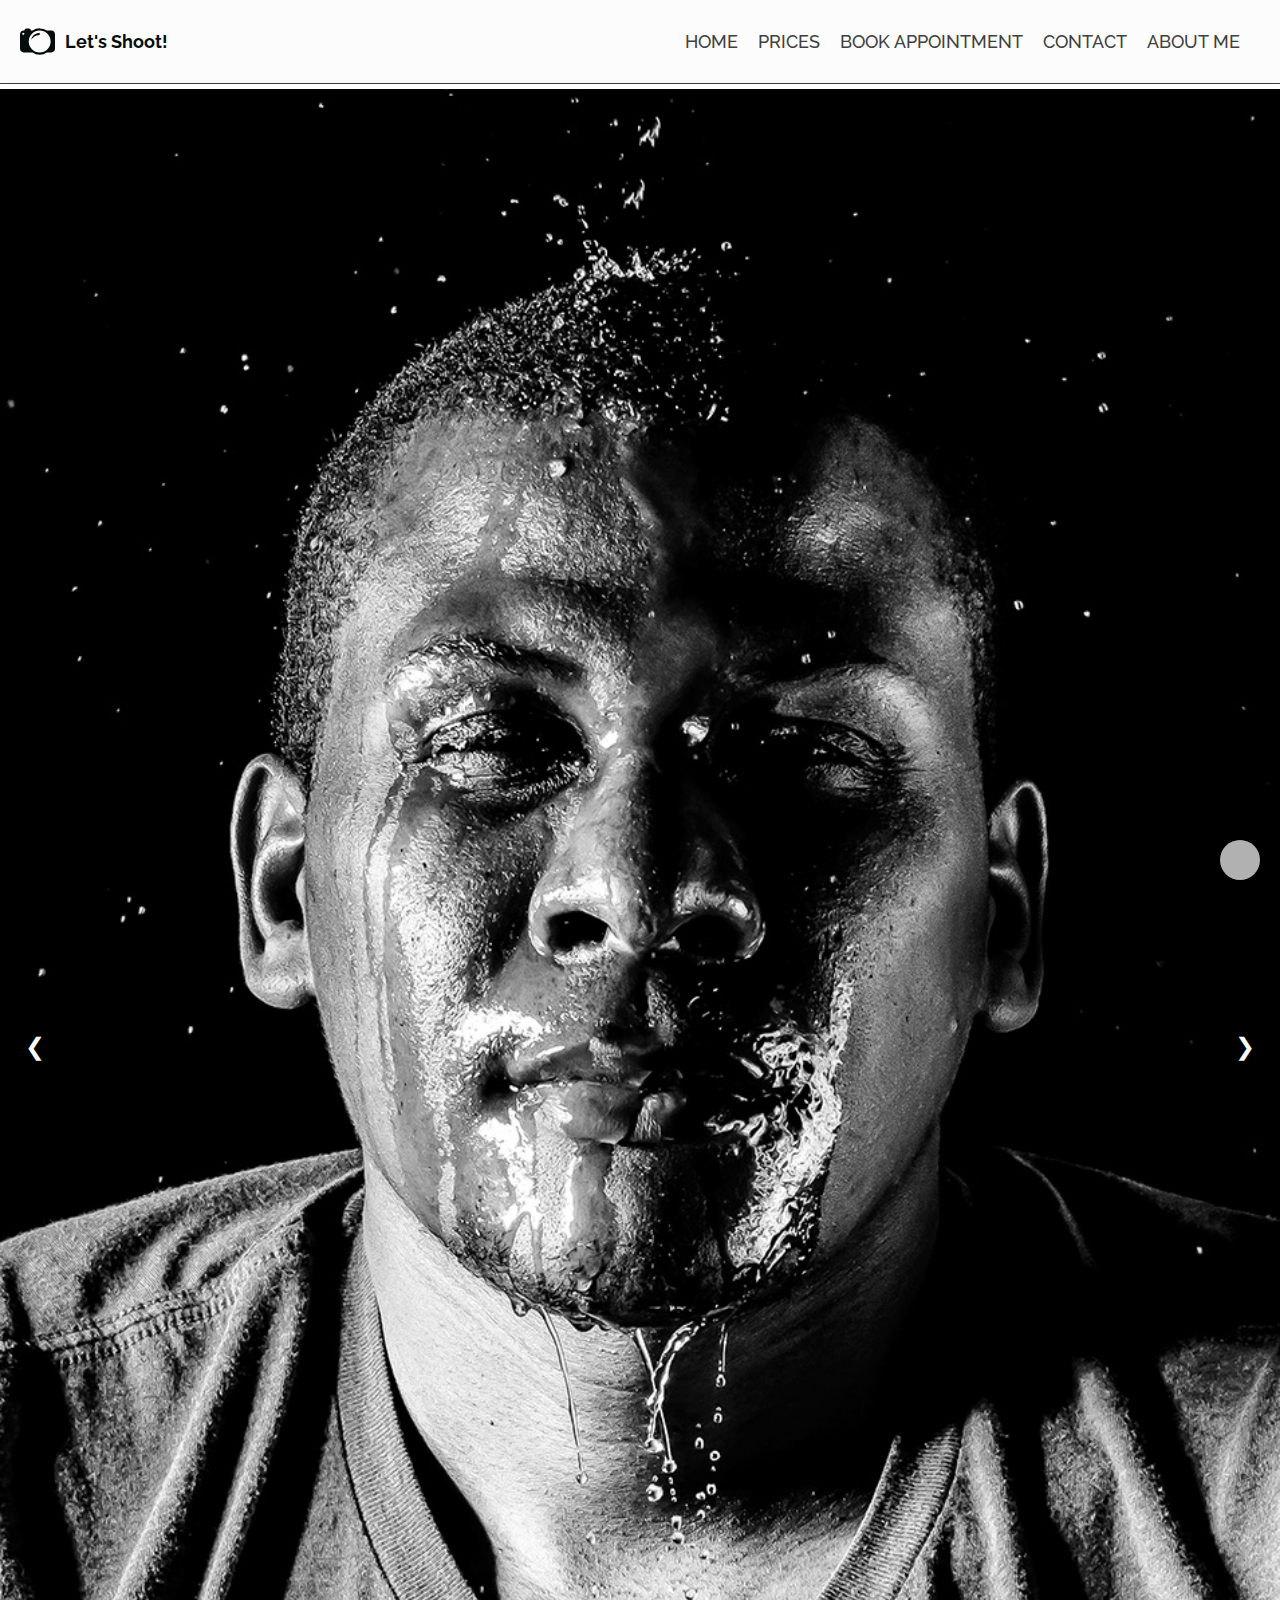
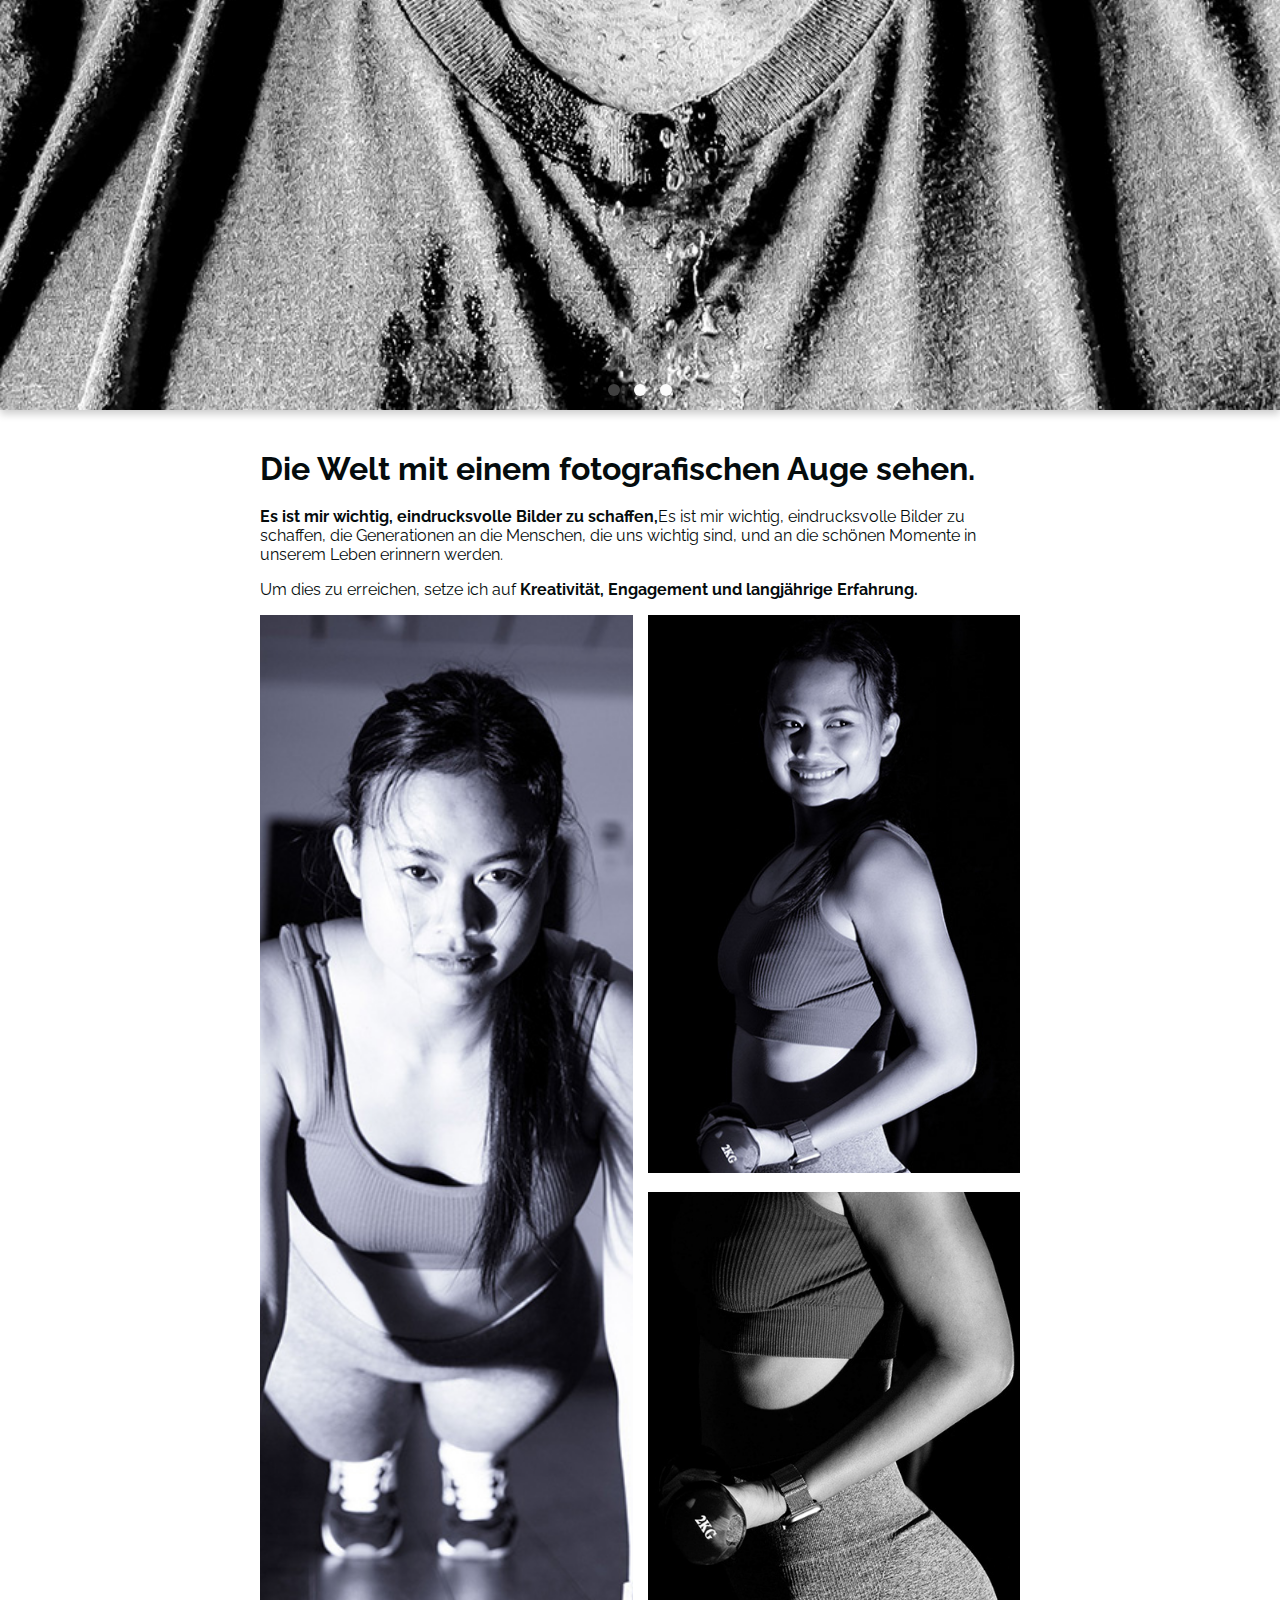
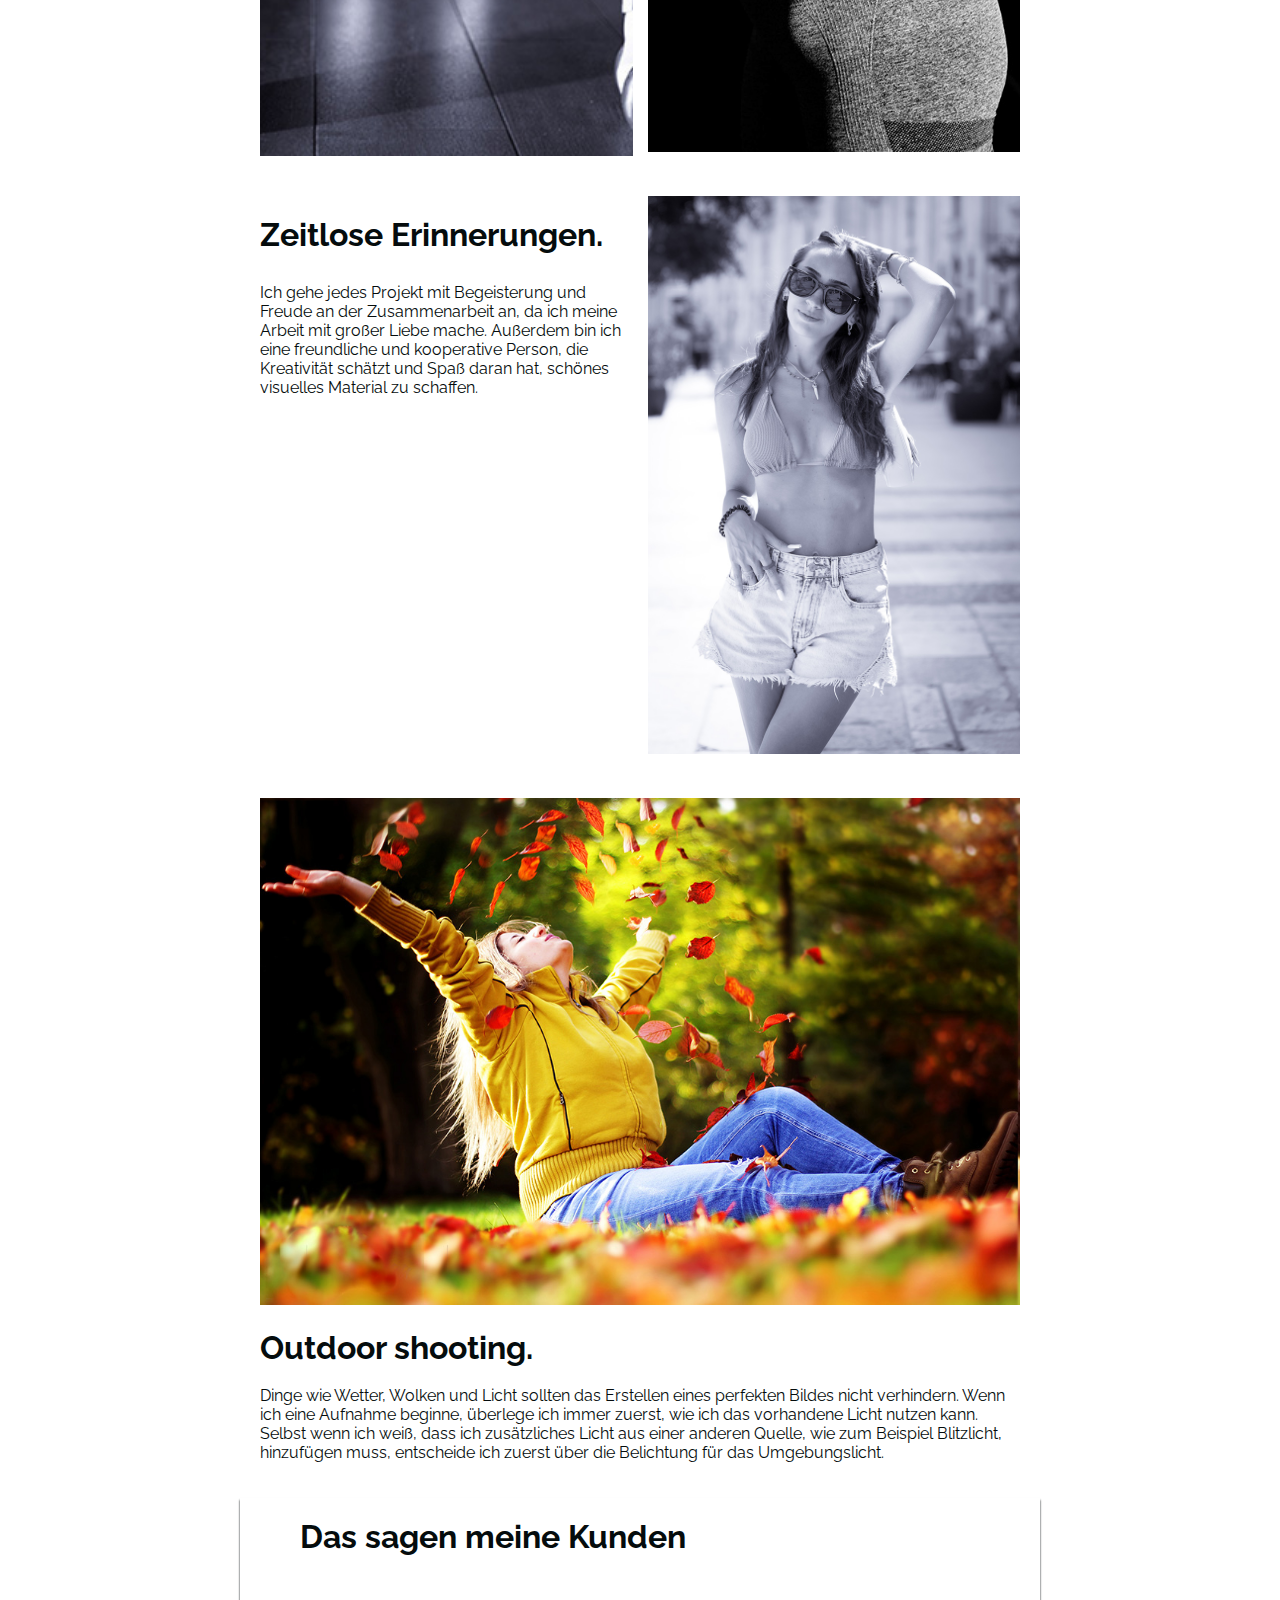
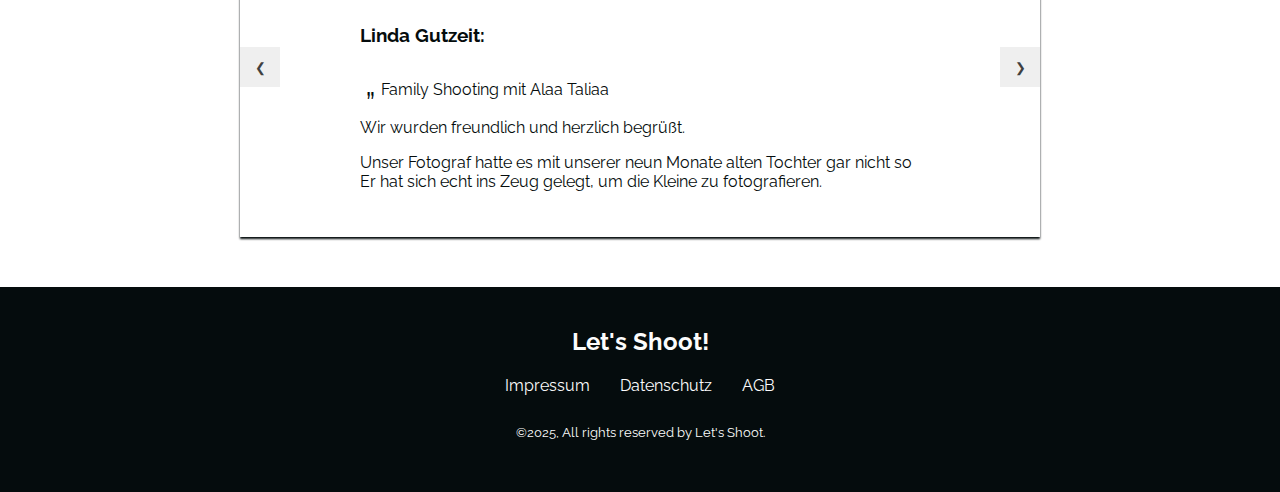
==== commit ba5bceaa: "Update index.html" ====
--- a/index.html
+++ b/index.html
@@ -10,6 +10,7 @@
         href="https://fonts.googleapis.com/css2?family=Baskervville:ital@0;1&family=Raleway:ital,wght@0,100..900;1,100..900&display=swap"
         rel="stylesheet">
     <title>Home</title>
+ 
     <link rel="stylesheet" href="src/css/style.css">
 </head>
 
@@ -47,16 +48,16 @@
         <div class="carousel">
             <div class="carousel-container">
                 <div class="carousel-slide">
-                    <img src="assets/00-30.jpg" alt="Bild 1">
+                    <img src="assets/00-44.jpg" alt="Bild 1">
                 </div>
                 <div class="carousel-slide">
-                    <img src="assets/00-34.jpg" alt="Bild 2">
+                    <img src="assets/00-28.jpg" alt="Bild 2">
                 </div>
                 <div class="carousel-slide">
-                    <img src="assets/00-39.jpg" alt="Bild 3">
+                    <img src="assets/00-35.jpg" alt="Bild 3">
                 </div>
                 <div class="carousel-slide">
-                    <img src="assets/00-39.jpg" alt="Bild 3">
+                    <img src="assets/00-31.jpg" alt="Bild 3">
                 </div>
             </div>
         
@@ -86,15 +87,15 @@
             <div class="three-images">
                 
                 <div class="first-column">
-                <img src="../assets/00-9.jpg" alt="">  
+                <img src="../assets/00-20.jpg" alt="">  
             </div>
                 <div class="second-column">
                     <div class="left-column">
-                        <img src="../assets/00-8.jpg" alt="">  
+                        <img src="../assets/00-18.jpg" alt="">  
                     
                     </div>
                     <div class="right-column">
-                <img src="../assets/00-20.jpg" alt=""> 
+                <img src="../assets/00-22.jpg" alt=""> 
                     
                     </div>
                 </div>
--- a/src/css/style.css
+++ b/src/css/style.css
@@ -1,31 +1,9 @@
-
-  /* ==========================================================================
-   TABLE OF CONTENTS
-   ==========================================================================
-   1. IMPORTS
-   2. ROOT VARIABLES
-   3. GLOBAL STYLES
-   4. NAVBAR STYLING
-   5. DROPDOWN STYLING
-   6. HAMBURGER MENU
-   7. HEADER-TEXT STYLING
-   8. HERO SECTION STYLES
-   9. BILDER-GRID STYLES
-   10. CONTACT FORM STYLES
-   11. CONTACT INFO STYLES
-   12. FOOTER STYLES
-   13. KALENDER STYLES
-   14. TERMIN BUCHUNG STYLES
-   15. FREIE TERMINE STYLES
-   16. BUCHUNGSFORMULAR STYLES
-   17. RESPONSIVE DESIGN
-   ========================================================================== */
-
-/* ==================== */
-/* 1. IMPORTS */
-/* ==================== */
-
-@import url('https://fonts.googleapis.com/css2?family=Raleway:ital,wght@0,100..900;1,100..900&family=Roboto+Condensed:ital,wght@0,100..900;1,100..900&display=swap');
+/* ==================== */
+/* 1. FONTS */
+/* ==================== */
+
+@import url('https://fonts.googleapis.com/css2?family=Raleway:ital,wght@0,100..900;1,100..900&display=swap');
+@import url('https://fonts.googleapis.com/css2?family=Roboto+Condensed:ital,wght@0,100..900;1,100..900&display=swap');
 @import url('https://fonts.googleapis.com/css2?family=Baskervville:ital@0;1&display=swap');
 
 /* ==================== */
@@ -36,13 +14,13 @@
     --fs-main: #050C0D;
     --fs-second: #404040;
     --fs-third: #A6A6A6;
-    --fs-fourth: #F2F2F2;
+    --fs-fourth: rgb(252, 252, 252);
     --fs-success: #198754;
     --fs-danger: #dc3545;
 }
 
 /* ==================== */
-/* 3. GLOBAL STYLES */
+/*  GLOBAL STYLES */
 /* ==================== */
 
 *,
@@ -59,37 +37,66 @@
     font-family: "Raleway", sans-serif;
     margin: 0;
     color: var(--fs-main);
+}
+img{
+    max-width: 100%;
+    height:auto;
+}
+
+.main-container{
+    display: flex;
+    justify-content: center;
+    flex-direction: column;
+    align-items: center
   
-}
-
+ }
+p{
+    margin-top: 10px ; 
+}
+
+h1{
+    margin-top: 20px;
+    margin-bottom: 20px;
+    font-size: 2.5;
+}
 /* ==================== */
 /* 4. NAVBAR STYLING */
 /* ==================== */
-.main-container{
-   padding: 15px;
-}
+
+/* Allgemeine Navbar */
 .navbar {
     display: flex;
     justify-content: space-between;
     align-items: center;
+    justify-content: space-between;
     padding: 15px 20px;
-    background: var(--fs-fourth);
-    color:var(--fs-main);
+    background-color: rgb(252, 252, 252);
+    color: var(--fs-main);
     border-bottom: 1px solid var(--fs-second);
+    z-index: 1000;
+}
+
+/* Burger-Button */
+
+/* Navigation Links */
+.navbar-links {
+    list-style: none;
+    display: flex;
+}
+
+.navbar-brand {
+    /* font-family: "Baskervville", serif; */
+    margin-left: 10px;
+    font-size: 1.8rem;
+    font-weight: bold;
+    font-size: 18px;
 }
 
 /* Navbar Branding */
-.cameraicon {
+.navbar-logo {
     display: flex;
     flex-direction: row;
     align-items: center; /* Zentriert das Icon vertikal */
-}
-
-.navbar-brand {
-    font-family: "Baskervville", serif;
-    margin-left: 10px;
-    font-size: 2rem;
-    font-weight: bold;
 }
 
 /* SVG Camera Icon */
@@ -98,83 +105,261 @@
     height: auto; /* Behält das Seitenverhältnis */
 }
 
-/* Navigation Links */
-.navbar-links {
-    display: flex;
-    gap: 20px;
-}
-
+/* Links Styling */
 .navbar-links a {
-    color: var(--fs-main);
+    color: var(--fs-second);
+    display: flex;
+    margin-right: 20px;
     text-decoration: none;
     font-size: 1.1rem;
-    font-weight: 600;
+    font-weight: 500;
     text-transform: uppercase;
-}
-
-
-
-
-/* ==================== */
-/* 6. HAMBURGER MENU */
-/* ==================== */
-
-.hamburger-menu {
+    transition: color 0.3s ease-in-out;
+}
+
+.navbar-links a:focus {
+    color: var(--fs-main);
+    font-weight: bold;
+}
+
+.navbar-links a:hover {
+    color: var(--fs-main);
+}
+ 
+ /* ==================== */
+ /* 6. HAMBURGER MENU */
+ /* ==================== */
+ 
+ .nav-toggle {
+    font-size: 30px;
+    cursor: pointer;
+    background: none;
+    border: none;
+    display: none; /* Standardmäßig versteckt, NUR in Media Queries sichtbar */
+}
+ 
+
+ /* ==================== */
+/* 8. Header carousel STYLES */
+/* ==================== */
+
+    /* Grundlegendes Styling */
+    .carousel {
+    
+        position: relative;
+        max-width: 100%;
+        margin: auto;
+        overflow: hidden;
+        box-shadow: 0 4px 8px rgba(0, 0, 0, 0.2);
+    }
+    
+    /* Slide-Container */
+    .carousel-container {
+        margin-top: 5px;
+        display: flex;
+        transition: transform 0.5s ease-in-out;
+    }
+    
+    /* Einzelne Slides */
+    .carousel-slide {
+        min-width: 100%;
+    }
+    
+    .carousel-slide img {
+        width:  100%;
+        height: auto;
+        position: relative;
+        display: block;
+     
+    }
+    
+    /* Navigation Buttons */
+    .carousel-btn {
+        position: absolute;
+        top: 50%;
+        color: var(--fs-fourth);
+        transform: translateY(-50%);
+        background-color: transparent;
+        border: none;
+        padding: 10px 15px;
+        cursor: pointer;
+        font-size: 24px;
+        border-radius: 10px;
+        transition: background 0.3s;
+    }
+    
+    .carousel-btn:hover {
+      background-color: transparent;
+    }
+    
+    .prev {
+        left: 10px;
+    }
+    
+    .next {
+        right: 10px;
+    }
+    
+    /* Indikator-Punkte */
+    .carousel-indicators {
+        text-align: center;
+        position: absolute;
+        bottom: 10px;
+        left: 50%;
+        transform: translateX(-50%);
+    }
+    
+    .dot {
+        height: 12px;
+        width: 12px;
+        margin: 0 5px;
+        background-color: var(--fs-fourth);
+        border-radius: 50%;
+        display: inline-block;
+        cursor: pointer;
+        transition: background 0.3s;
+    }
+    
+    .dot.active {
+        background-color: var(--fs-second);
+    }
+
+     /* ==================== */
+/*  text-carousel */
+/* ==================== */
+
+  /* Hauptcontainer für das Carousel */
+  .text-carousel {
+    position: relative;
+    width: 100%;
+    max-width: 800px;
+    overflow: hidden;
+    box-shadow: 0 2px 2px var(--fs-main);
+    padding: 0 60px; /* Platz für die Pfeile */
+}
+
+/* Track für die Slides */
+.text-carousel-track {
+    display: flex;
+    transition: transform 0.5s ease-in-out;
+    width: 100%; /* Stellt sicher, dass der Track die gesamte Breite einnimmt */
+
+}
+
+/* Einzelne Slides */
+.text-carousel-div {
+    width: 100%;
+    flex-shrink: 0;
+    padding: 30px 60px; /* Abstand um den Text */
+    box-sizing: border-box; /* Padding bleibt innerhalb der Breite */
+    overflow-y: auto; /* Ermöglicht Scrollen bei langen Texten */
+}
+
+/* Pfeile */
+.text-carousel-button {
+    position: absolute;
+    top: 50%;
+    transform: translateY(-50%);
+    color: var(--fs-second);
+    border: none;
+    padding: 10px;
+    cursor: pointer;
+    z-index: 10;
+    width: 40px; /* Breite der Pfeile */
+    height: 40px; /* Höhe der Pfeile */
+    display: flex;
+    justify-content: center;
+    align-items: center;
+}
+
+.text-carousel-button.left {
+    left: -20px; /* Positionierung links außerhalb des Carousels */
+    margin-left: 20px;
+}
+
+.text-carousel-button.right {
+    right: -20px; /* Positionierung rechts außerhalb des Carousels */
+    margin-right: 20px;
+}
+
+.text-carousel-button:hover {
+font-size: large;  }
+
+/* Radio Buttons für Navigation */
+input[type="radio"] {
+     display: none; 
+}
+
+/* Positionierung der Bilder basierend auf Radio Buttons */
+#text-slider1:checked ~ .text-carousel-track {
+    transform: translateX(0);
+}
+
+#text-slider2:checked ~ .text-carousel-track {
+    transform: translateX(-100%);
+}
+
+#text-slider3:checked ~ .text-carousel-track {
+    transform: translateX(-200%);
+}
+
+#text-slider4:checked ~ .text-carousel-track {
+    transform: translateX(-300%);
+}
+
+.anführungszeichen{
     font-size: 2rem;
-    cursor: pointer;
-    display: none; /* Standardmäßig versteckt, außer auf kleineren Bildschirmen */
-}
-
-.nav-toggle {
-    display: none;
-}
-
-/* ==================== */
-/* 7. HEADER-TEXT STYLING */
-/* ==================== */
-
-
-
-/* ==================== */
-/* 8. HERO SECTION STYLES */
-/* ==================== */
-
-.hero {
-    background-image: url('../../assets/wedding.jpg');
-    background-size: cover;
-    background-position: center;
-    color: var(--fs-fourth);
-    text-align: center;
-    padding: 100px 0;
-    width: 100%;
-    margin: 0;
-    align-items: flex-end; /* Text ganz unten */
-    background-color: rgba(0, 0, 0, 0.2);
-    background-blend-mode: overlay;
-    display: flex;
-    justify-content: center;
-    align-items: flex-end; /* Text ganz unten */
-    height: 70vh; /* Höhe des Fensters */
-    
-
-    
-}
-
-.hero .hero-content {
+    padding: 5px;
+    color: var(--fs-main);
+  }
+/* Responsives Design für kleinere Bildschirme */
+
+
+/* ==================== */
+/* image-text-container/
+/* ==================== */
+
+.image-text-container{
     max-width: 800px;
-    margin: 0 auto;
-    margin-top: 100px;
-    padding: 25px;
-    background-color: rgba(0, 0, 0, 0.5);
-    justify-content: flex-end;
-}
-
-.hero h1 {
-    /* font-family: Baskervville; */
-    font-size: 2.5rem;
-
-}
-
+    padding: 20px;
+}
+.three-images {
+        display: flex;
+        flex-direction: row;
+        gap: 15px;
+    }
+    
+    .first-column {
+        flex: 1; /* Die erste Spalte passt sich der zweiten Spalte an */
+        display: flex;
+        flex-direction: column;
+    }
+
+    .second-column {
+        flex: 1; /* Beide Spalten nehmen gleich viel Platz ein */
+        display: flex;
+        flex-direction: column;
+        gap: 15px;
+    }
+
+    .first-column img {
+        flex: 2; /* Das Bild in der ersten Spalte nimmt doppelt so viel Platz ein */
+        object-fit: cover; /* Stellt sicher, dass das Bild den Platz richtig ausfüllt */
+        width: 100%; /* Volle Breite */
+    }
+
+    .second-column img {
+        flex: 1; /* Jedes Bild in der zweiten Spalte nimmt gleich viel Platz ein */
+      object-fit: cover; 
+        width: 100%;
+    }
+.text-column{
+ 
+justify-content: center
+}
+
+
+ 
 /* ==================== */
 /* animation*/
 /* ==================== */
@@ -185,427 +370,49 @@
     transition: 800ms ease-out; /* Einheitliche Transition */
     margin: 2rem 0; /* Bessere Abstände */
 }
-
+.scroll-element h1{
+    font-size: 3.2rem;
+
+}
 .scroll-element.visible {
     opacity: 1;
     transform: translateY(0);
 }
-/* ==================== */
-/* about-us-container */
-/* ==================== */
-
-
- .about-us {
-    display: grid;
-    margin-top: 20px;
-    padding: 20px;
-    grid-template-columns: 1fr 1fr 1fr 1fr; /* Drei Spalten */
-    grid-template-rows: auto auto; /* Zwei Zeilen */
-    gap: 10px; /* Abstand zwischen den Elementen */
-    max-width: 800px; /* Breite des Containers */
-    margin: 0 auto; /* Zentriert die Box auf der Seite */
-}
-/* grid-area: grid-row-start / grid-column-start / grid-row-end / grid-column-end; */
-
-.about-us-left-one {
-    grid-area: 1 / 1 / 1 / 3; /* Erste Zeile, erste Spalte */
-}
-
-.about-us-left-two {
-    grid-area: 2 / 1 / 2 / 3; /* Zweite Zeile, erste Spalte */
-}
-
-.about-us-center-one {
-    grid-area: 1 / 3 / 1 / 4; /* Erste Zeile, zweite Spalte */
-}
-
-.about-us-center-two {
-    grid-area: 2 / 3 / 2 / 4; /* Zweite Zeile, zweite Spalte */
-}
-
-.about-us-right-one {
-    grid-area: 1 / 4 / 1 / 5;
-}
-
-.about-us-right-two {
-    grid-area: 2 / 4 / 2 / 5;
-}
-
-img {
-    width: 100%; /* Bilder passen sich an die Breite des Containers an */
-    height: auto; /* Beibehaltung des Seitenverhältnisses */
-}
-
-#boldfont{
-    font-family: "Baskervville", serif;
-    font-size: 2rem;
-    margin-bottom: 25px;
-}
-
-/* ==================== */
-/* hero-category */
-/* ==================== */
-
-
-.hero-category {
-    position: relative; /* Wichtig für das Overlay */
-    background: url('../../assets/outdoor_001.jpg') no-repeat center center/cover;
+
+
+/* ==================== */
+/*  FOOTER STYLES */
+/* ==================== */
+
+footer {
+    margin-top: 50px;
+    padding: 40px 20px;
     background-color: var(--fs-main);
-    color: white;
-    height: 50vh;
-    display: flex;
-    align-items: center; /* Standardmäßig zentriert */
-    justify-content: center; /* Horizontale Zentrierung */
+    color: var(--fs-fourth);
     text-align: center;
-    /* max-width: 800px; */
-    padding-bottom: 5%;
-    overflow: hidden; /* Falls das Overlay übersteht */
-    z-index: 1; /* Stellt sicher, dass das Bild hinter dem Overlay bleibt */
-}
-
-/* Overlay für 50% transparente Hintergrundfarbe */
-.hero-category::before {
-    content: "";
-    position: absolute;
-    top: 0;
-    left: 0;
-    width: 100%;
-    height: 100%;
-    background: rgba(0, 0, 0, 0.6); /* Weiß mit 50% Transparenz */
-    z-index: 0; /* Overlay unter dem Inhalt */
-}
-
-/* Inhalt über dem Overlay anzeigen */
-.hero-content {
-    position: relative;
-    z-index: 2; /* Stellt sicher, dass der Text über dem Overlay liegt */
+}
+
+.footer-content {
     display: flex;
     flex-direction: column;
     align-items: center;
-    align-self: flex-end; /* Falls der Inhalt unten sein soll */
-}
-
-
-.hero-category h1{
-    font-size: 2.5rem;
-    
-  }
-
-.cat-btn{
-    background: transparent;
-    color: white;
-    border: 2px solid var(--fs-fourth);
-    border-radius: 5px;
-    padding: 12px 24px;
-    align-items: center;
-   
-    cursor: pointer;
-  }
-
-  .cat-btn:hover{
-    background: transparent;
-   font-size: 1rem;
-    
-  }
-/* ==================== */
-/* 9. BILDER-GRID STYLES */
-/* ==================== */
-
-.bilder-grid-section {
-    padding: 50px 20px;
-    text-align: center;
-    background-color: #f9f9f9;
-}
-
-.bilder-grid-section h2 {
-    font-size: 2em;
-    margin-bottom: 30px;
-}
-
-.grid-container {
-    display: grid;
-    grid-template-columns: repeat(auto-fit, minmax(250px, 1fr));
-    gap: 20px;
+    margin: 0 auto;
     max-width: 1200px;
-    margin: 0 auto;
-    padding: 20px;
-    background-color: var(--fs-fourth);
-    border-radius: 5px;
-    box-shadow: 0 2px 5px rgba(0, 0, 0, 0.1);
-}
-
-.grid-item {
-    overflow: hidden;
-    border-radius: 5px;
-    box-shadow: 0 1px 3px rgba(0, 0, 0, 0.1);
-    transition: transform 0.3s ease;
-}
-
-.grid-item:hover {
-    transform: scale(1.05);
-}
-
-.grid-item img {
-    width: 100%;
-    height: 100%;
-    object-fit: cover;
-    display: block;
-}
-
-.large {
-    grid-column: span 2;
-    grid-row: span 2;
-}
-
-/* ==================== */
-/* 10. CONTACT FORM STYLES */
-/* ==================== */
-.contact-form-section h2 {
-    color: var(--fs-second);
-    font-size: 1.5rem;
-    margin-bottom: 30px;
-}
-
-.contact-form-section {
-    margin-top: 50px;
-    padding: 50px 20px;
-    text-align: center;
-    max-width: 800px;
-    margin: 0 auto;
-    box-shadow: 0 2px 2px var(--fs-main);
-    
-}
-.contact-form {
-    display: flex;
-    flex-direction: column;
-    gap: 20px;
-}
-
-.form-row {
-    display: flex;
-    gap: 20px;
-    justify-content: space-between;
-}
-
-/* Stellt sicher, dass beide Inputs in einer Zeile sind */
-.form-group {
-    flex: 1;
-}
-
-
-
-
-
-
-.form-group label {
-    color: var(--fs-second);
-    display: block;
-    margin-bottom: 5px;
-    font-weight: bold;
-}
-
-.form-group input[type="text"],
-.form-group input[type="email"],
-.form-group input[type="tel"],
-.form-group textarea {
-    width: 100%;
-    padding: 10px;
-    border: 1px solid var(--fs-third);
-    border-radius: 5px;
-    font-size: 1em;
-    box-sizing: border-box;
-}
-
-.form-group textarea {
-    resize: vertical;
-}
-
-.contact-form button[type="submit"] {
-    background-color: var(--fs-second);
-    color: white;
-    padding: 12px 20px;
-    border: none;
-    border-radius: 5px;
-    font-size: 1.1em;
-    cursor: pointer;
-    width: 100%;
-    transition: background-color 0.3s ease;
-    display: block;
-    margin: 20px auto 0;
-}
-
-.contact-form button[type="submit"]:hover {
-    background-color: var(--fs-success);
-    font-size: 1.2em;
-    padding-right: 25px;
-}
-
-.form-terms {
-    font-size: 0.8em;
-    color: var(--fs-second);
-    margin-top: 10px;
-}
-
-/* ==================== */
-/* 11. CONTACT INFO STYLES */
-/* ==================== */
-
-.contact-page {
-    color: var(--fs-second);
-    padding: 50px 20px;
-    text-align: start;
-    max-width: 1000px;
-    margin: 0 auto;
-}
-
-.content-container{
-    color: var(--fs-second);
-    display: flex;
-    padding: 20px;
-    
-}
-.image-container{
-    flex: 1;
-    padding: 20px;
-}
-.text-container{
-    flex: 1.5;
-    padding: 20px;
-}
-.info-card-layout {
-    color: var(--fs-second);
-    padding: 50px 20px;
-    text-align: center;
-    max-width: 1000px;
-    margin: 0 auto;
-}
-.cardInfo{
-    text-align: start;
-}
-.info-card-layout h2 {
-    color: var(--fs-main);
-    font-family: "Baskervville", serif;
-    font-size: 1.8rem;
-    margin-bottom: 30px;
-}
-
-.card-box {
-    display: flex;
-    align-items: center;
-    gap: 20px;
-    max-width: 800px;
-    margin: auto;
-    padding: 20px;
-}
-
-.column-left img {
-    width: 100%;
-    max-width: 300px;
-    border-radius: 10px;
-}
-
-.column-right {
-    flex: 1;
-    text-align: start; 
-}
-
-.column-right a {
-    text-decoration: none;
-    color: var(--fs-second); /* Setzt eine blaue Farbe für Links */
-    font-weight: bold; /* Macht den Text fetter */
-    transition: color 0.3s ease; /* Weicher Farbwechsel beim Hover */
-}
-
-.column-right a:hover {
-    color: var(--fs-main); /* Dunklere Farbe beim Darüberfahren */
-}
-
-
-.column-right h3 {
-    font-family: "Baskervville", serif;
-    font-size: 1.5em;
-    margin-bottom: 10px;
-}
-
-.column-right p {
-    margin-bottom: 8px;
-}
-
-.card-btn {
-    background-color: var(--fs-fourth);
-color: var(--fs-main);
-    padding: 12px 20px;
-    border: none;
-    border-radius: 5px;
-    font-size: 1.1em;
-    cursor: pointer;
-    width: 50%;
-    transition: background-color 0.3s ease;
-    display: block;
-    margin: 25px auto 0;
-}
-
-.card-btn span {
-    cursor: pointer;
-    display: inline-block;
-    position: relative;
-    transition: 0.5s;
-  }
-  
-  .card-btn span:after {
-    content: '\00bb';
-    position: absolute;
-    opacity: 0;
-    top: 0;
-    right: -20px;
-    transition: 0.5s;
-  }
-  
-  .card-btn:hover span {
-    padding-right: 25px;
-  }
-  
-  .card-btn:hover span:after {
-    opacity: 1;
-    right: 0;
-  }
-
-  .card-btn:active {
-    transform: translateY(2px);
-  }
-/* ==================== */
-/* 12. FOOTER STYLES */
-/* ==================== */
-
-footer {
-    margin-top: 50px;
-    background-color: var(--fs-main);
-    color: var(--fs-fourth);
-    padding: 40px 20px;
-    text-align: center;
-}
-
-.footer-content {
-    max-width: 1200px;
-    margin: 0 auto;
-    display: flex;
-    flex-direction: column;
-    align-items: center;
 }
 
 .footer-logo {
+    margin-bottom: 20px;
     font-size: 1.5em;
     font-weight: bold;
+}
+
+.footer-nav ul {
+    display: flex;
+    justify-content: center;
+    margin: 0;
     margin-bottom: 20px;
-}
-
-.footer-nav ul {
+    padding: 0;
     list-style: none;
-    padding: 0;
-    margin: 0;
-    display: flex;
-    justify-content: center;
-    margin-bottom: 20px;
 }
 
 .footer-nav li {
@@ -626,13 +433,13 @@
     position: fixed;
     bottom: 20px;
     right: 20px;
+    display: flex;
+    align-items: center;
+    justify-content: center;
+    width: 40px;
+    height: 40px;
     background-color: var(--fs-fourth);
     border-radius: 50%;
-    width: 40px;
-    height: 40px;
-    display: flex;
-    align-items: center;
-    justify-content: center;
     opacity: 0.7;
     transition: opacity 0.3s ease;
 }
@@ -642,455 +449,111 @@
 }
 
 .back-to-top a {
+    font-size: 1.5em;
     color: var(--fs-fourth);
-    font-size: 1.5em;
     text-decoration: none;
 }
 
-/* ==================== */
-/* 13. KALENDER STYLES */
-/* ==================== */
-
-.calendar {
-    padding: 20px;
-    height: 50vh;
-    width: 100%;
-    max-width: 600px;
-    margin: 20px auto;
-    border-radius: 5px;
-    box-shadow: 0 2px 2px var(--fs-second);
-}
-
-.calendar-header {
-    color: var(--fs-second);
-    font-size: large;
-    display: flex;
-    justify-content: space-between;
-    align-items: center;
-    padding: 10px 20px;
-    border-bottom: 1px solid var(--fs-fourth);
-}
-
-.calendar-header button {
-    background: none;
-    border: none;
-    font-size: 1.2em;
-    cursor: pointer;
-    color: var(--fs-second);
-}
-
-.calendar-header button:hover {
-    color: var(--fs-main);
-    font-size: 1.5em;
-}
-
-#month-year {
-font-family: "Baskervville", serif; 
-    font-size: 1.2em;
-    font-weight: bold;
-color: var(--fs-main);}
-
-.calendar-body {
-    padding: 10px;
-    font-size: 1.1rem;
-    font-weight: 400;
-}
-
-.calendar-weekdays,
-.calendar-dates {
-    display: grid;
-    grid-template-columns: repeat(7, 1fr);
-    gap: 12px;
-}
-
-.calendar-weekdays div {
-    text-align: center;
-    font-size: 1.1rem;
-    color: var(--fs-main);
-    font-weight: bold;
-    padding: 5px 0;
-}
-
-.calendar-dates div {
-    text-align: center;
-    padding: 6px 0;
-    border-radius: 3px;
-    cursor: pointer;
-    color: var(--fs-second);
-}
-
-.calendar-dates div:hover {
-    background-color: var(--fs-third);
-}
-
-/* ==================== */
-/* 14. KALENDER DATUM STATUS */
-/* ==================== */
-
-
-
-.last-date {
-    color: var(--fs-third) !important;
-    font-weight: 300;
-    text-decoration: line-through;
-}
-
-.holiday-date {
-    font-family: "Raleway", serif;
-    font-weight: bold;
-    cursor: not-allowed;
-}
-
-.available-date {
-    color: var(--fs-main) !important;
-}
-
-.unavailable-date {
-    color: var(--fs-third) !important;
-    cursor: not-allowed;
-    pointer-events: none;
-}
-
-.fully-booked {
-    color: var(--fs-fourth) !important;
-    font-weight: bold;
-    cursor: not-allowed;
-    pointer-events: none;
-    border-radius: 5px;
-}
-
-.current-date {
-    color: var(--fs-main);
-    font-family: "Raleway", sans-serif;
-    font-size: 1.1rem;
-    border: 1px solid var(--fs-third);
-    font-weight: bold;
-}
-/* ==================== */
-/* 15. HERVORHEBUNG DES AUSGEWÄHLTEN DATUMS */
-/* ==================== */
-
-.selected {
-    background-color: var(--fs-second) !important;
-    color: white !important;
-    font-size: 1.2em;
-    font-family: "Raleway", serif;
-    font-weight: bold;
-    border-radius: 50%;
-    padding: 5px;
-}
-.selected:active{
-    transform: translateY(2px);
-}
-
-.selected-available-date {
-    background-color: var(--fs-third) !important;
-    color: white !important;
-    font-weight: bold;
-    border-radius: 5px;
-    transition: background-color 0.3s ease;
-}
-
-/* ==================== */
-/* 16. TERMIN BUCHUNG STYLES */
-/* ==================== */
-
-.alert-fullyBooked {
-    padding: 10px;
-    margin-top: 15px;
-    color: var(--fs-danger);
-    text-align: center;
-    font-weight: bold;
-}
-
-
-.termin-slot {
-    padding: 10px;
-    background: var(--fs-fourth);
-    border-radius: 5px;
-    text-align: center;
-    margin: 5px 0;
-    font-weight: bold;
-    cursor: pointer;
-    transition: 0.3s;
+@media screen and (max-width: 768px) {
+
+    .navbar {
+        position: fixed; /* Fixiert die Navbar oben */
+        top: 0;
+        left: 0;
+        width: 100%;
+        background-color: var(--fs-fourth);/* Hintergrund, damit es nicht transparent ist */
+        z-index: 1000; /* Höchste Priorität, damit sie über allen anderen Elementen liegt */
+        display: flex;
+        justify-content: space-between;
+        align-items: center;
+        
+        border-bottom: 1px solid var(--fs-second);
+    }
+    .nav-toggle {
+        display: block; /* Burger-Button sichtbar machen */
+        position: absolute;
+        top: 15px;
+        right: 20px;
+        font-size: 2rem;
+        background: none;
+        border: none;
+        cursor: pointer;
+        z-index: 1000;
+    }
+    .navbar-links {
+        position: absolute;
+        top: 60px;
+        right: 0;
+        background-color: white;
+        width: 100%;
+        box-shadow: 0 2px 5px var(--fs-fourth);
+        flex-direction: column;
+        align-items: center;
+        padding: 10px;
+        opacity: 0;
+        transform: translateY(-20px);
+        transition: opacity 0.3s ease-in-out, transform 0.3s ease-in-out;
+        display: none;
+    }
+
+    .navbar-links.show {
+        display: flex; /* Menü sichtbar machen */
+        opacity: 1;
+        transform: translateY(0);
+        background-color: var(--fs-fourth);
+    }
+
+    .navbar-links li {
+        width: 100%;
+        text-align: center;
+        margin: 30px;
+        
+    }
+
+    .navbar-links.show {
+        visibility: visible;
+        opacity: 1;
+        transform: translateY(0);
+        display: flex; /* Sicherstellen, dass die Links angezeigt werden */
+    }
+
+    .three-images {
+        flex-direction: column;
+    }
+
+     /* ======== text-carousel ============ */
+     .text-carousel {
+        border-top: 1px solid var(--fs-second);
+        background-color: var(--fs-fourth);
+        padding: 0 30px; /* Weniger Platz für die Pfeile auf kleinen Bildschirmen */
+        max-width: 100%; /* Passt sich der Bildschirmbreite an */
+        height: 70vh; /* Dynamische Höhe für kleine Geräte */
+    }
+
+    .text-carousel-div {
+        margin-top : 15px;
+        font-size: 1.1rem; /* Kleinere Schriftgröße für mobile Geräte */
+        padding: 30px; /* Weniger Padding auf kleinen Bildschirmen */
+        line-height: 1.3; /* Ändere den Wert nach Bedarf */
+     font-weight: 500;
   
-}
-
-.termin-slot:hover {
-    background: var(--fs-second);
-    color: white;
-}
-
-.termin-slot.selected {
-    background: var(--fs-success);
-    color: white;
-    transform: translateY(2px);
-}
-
-
-.termin-slot.booked {
-    background: var(--fs-third);
-    color: white;
-    cursor: not-allowed;
-}
-
-/* ==================== */
-/* 17. FREIE TERMINE STYLES */
-/* ==================== */
-
-.freienTermine {
-    margin: 20px auto;
-    padding: 15px;
-    border: 1px solid #ddd;
-    border-radius: 5px;
-    text-align: center;
-    color: var(--fs-second);
-    font-size: 0.9em;
-}
-
-/* ==================== */
-/* 18. BUCHUNGSFORMULAR STYLES */
-/* ==================== */
-
-#booking-form {
-    max-width: 600px;
-    margin: 30px auto;
-    padding: 20px;
-    background-color:white;
-    border-radius: 5px;
-    box-shadow: 0 2px 2px var(--fs-main);
-    text-align: left;
-}
-
-#booking-form h2 {
-    font-size: 1.8rem;
-    margin-bottom: 30px;
-    font-size: 1.5em;
-    margin-bottom: 20px;
-    text-align: center;
-    color: var(--fs-second);
-}
-
-#booking-form label {
-    display: block;
-    margin-bottom: 5px;
-    font-weight: bold;
-    color: var(--fs-second);
-}
-
-#booking-form input[type="text"],
-#booking-form input[type="email"],
-#booking-form input[type="tel"],
-#booking-form select,
-#booking-form textarea {
+        overflow-y: auto; /* Scrollen bei langen Texten bleibt aktiviert */
+    }
+
+    .text-carousel-button {
+        width: 30px; /* Kleinere Pfeile auf mobilen Geräten */
+        height: 30px;
+        padding: 5px;
+        font-size: 0.8rem; /* Kleinere Schriftgröße für Pfeile */
+    }
+    .image-text-container-box {
+        flex-direction: column;
+    }
+}
+
+     
    
-    width: 100%;
-    padding: 10px;
-    margin-bottom: 15px;
-    border: 1px solid var(--fs-second);
-    border-radius: 5px;
-    outline: none; /* Entfernt den blauen Fokus-Rahmen */
-    transition: border 0.3s ease-in-out;
-    font-size: 1.2em;
-    font-family: "Baskervville", serif;
-}
-
-input:focus, textarea:focus {
-    border: 2px solid var(--fs-main); /* Bleibt immer gleich */
-    box-shadow: 0 0 6px rgba(0, 0, 0, 0.1);
-}
-
-
-#booking-form select {
-    background-repeat: no-repeat;
-    background-position: right 10px top 50%;
-    background-size: 16px;
-    padding-right: 30px;
-}
-
-#booking-form textarea {
-    resize: vertical;
-}
-
-
-#booking-form button span {
-    cursor: pointer;
-    display: inline-block;
-    position: relative;
-    transition: 0.5s;
-  }
-  
-  #booking-form button span:after {
-    content: '\00bb';
-    position: absolute;
-    opacity: 0;
-    top: 0;
-    right: -20px;
-    transition: 0.5s;
-  }
-  
-  #booking-form button:hover span {
-    padding-right: 25px;
-  }
-  
-  
-
-  #booking-form button:active {
-    transform: translateY(2px);
-  }
-#booking-form button[type="submit"] {
-    background-color: var(--fs-fourth);
-    color: var(--fs-main);
-    padding: 12px 20px;
-    border: 0.1px solid var(--fs-second);
-    border-radius: 5px;
-    font-size: 1.1em;
-    cursor: pointer;
-    width: 100%;
-    transition: background-color 0.3s ease;
-    display: block;
-    margin: 20px auto 0;
-}
-#booking-form button:hover span:after {
-    opacity: 1;
-    right: 0;
-  }
-#booking-form button:active {
-    transform: translateY(2px);
-  }
-
-#booking-form .alert-danger,
-#booking-form .alert-success {
-    padding: 10px;
-    margin-top: 15px;
-    border-radius: 5px;
-    text-align: center;
-    font-weight: bold;
-}
-
-#booking-form .alert-danger {
-    color: var(--fs-danger);
-}
-
-#booking-form .alert-success {
-    background-color: var(--fs-fourth);
-    color: var(--fs-success);
-    border: 1px solid var(--fs-second);
-}
-
-/* ==================== */
-/* 19. RESPONSIVE DESIGN */
-/* ==================== */
-
-@media screen and (max-width: 768px) {
-    .card-box {
-        flex-direction: column;
-        text-align: left;
-        align-items: flex-start;
-
-    }
-
-    .column-left img {
-        display: block;
-        margin: 0 auto;
-    }
-    
-    
-    .info-card-layout h2 {
-        font-family: "Baskervville", serif;
-        font-size: 1.8rem;
-        margin-bottom: 30px;
-        text-align: left;
-    }
-
-    .form-row {
-        flex-direction: column; /* Stapelt die Inputs untereinander */
-        gap: 10px;
-    }
-
-    .contact-form {
-        text-align: left; /* Falls die Eingabefelder nicht mittig sein sollen */
-    }
-
-    .form-group {
-        width: 100%;
-    }
-    /* Navbar für mobile Geräte */
-    .navbar {
-        flex-direction: column; /* Stapelt die Elemente untereinander */
-        align-items: flex-start; /* Richtet die Elemente am Anfang aus */
-    }
-
-    .cameraicon {
-        margin-bottom: 10px; /* Fügt etwas Abstand hinzu */
-    }
-
-    .navbar-links {
-        display: none; /* Versteckt die Links standardmäßig */
-        flex-direction: column; /* Stapelt die Links untereinander */
-        width: 100%; /* Nimmt die volle Breite ein */
-        position: absolute;
-        top: 60px; /* Höhe des Headers */
-        right: 0;
-        width: 100%;
-        padding: 10px 0;
-        z-index: 1000;
-    }
-    .navbar-brand {
- 
-        font-size: 2.2rem;
-        font-weight: bold;
-    }
-
-    .hero h1 {
-        font-size: 2rem;
-    }
-    
-    .navbar-links.active {
-        display: flex; /* Zeigt die Links, wenn die Klasse 'active' hinzugefügt wird */
-    }
-    .navbar-links a  {
-        margin-top: 10px;
-        font-size: 1rem; 
-    }
-
- 
-    .navbar-links  {
-        margin-top: 25px;
-        margin-left: 50px;
-        padding: 30px; /* Fügt etwas Abstand um die Links hinzu */
-        text-align:start; /* Zentriert den Text */
-        background-color: var(--fs-fourth);
-    }
-    .nav-toggle {
-        display: none; /* Checkbox verstecken */
-    }
-    .hamburger-menu {
-        display: block; /* Zeigt das Hamburger-Menü */
-        position: absolute; /* Positioniert es oben rechts */
-        top: 10px;
-        right: 10px;
-    }
-        /* Wenn der Hamburger-Button aktiviert ist, zeige die Navigation */
-        .nav-toggle:checked + .hamburger-menu + .navbar-links {
-            display: flex; /* Navigation sichtbar machen */
-        }
-        .card_flex_container {
-          grid-template-columns: 1fr;
-         
-        }
-        .grid-container {
-          grid-template-columns: 1fr;
-          grid-template-rows: auto; 
-          padding: 10px;              /* Kleinere Abstände für Mobile */
-  gap: 8px; 
-          
-        }
-        .about-us {
-            grid-template-columns: 1fr; /* Nur 1 Spalte auf Mobile */
-            grid-template-rows: auto;    /* Zeilen passen sich dem Inhalt an */
-            padding: 10px;              /* Kleinere Abstände für Mobile */
-            gap: 8px;                   /* Reduzierter Abstand */
-          }
-    
-}
+   
+
+
+
